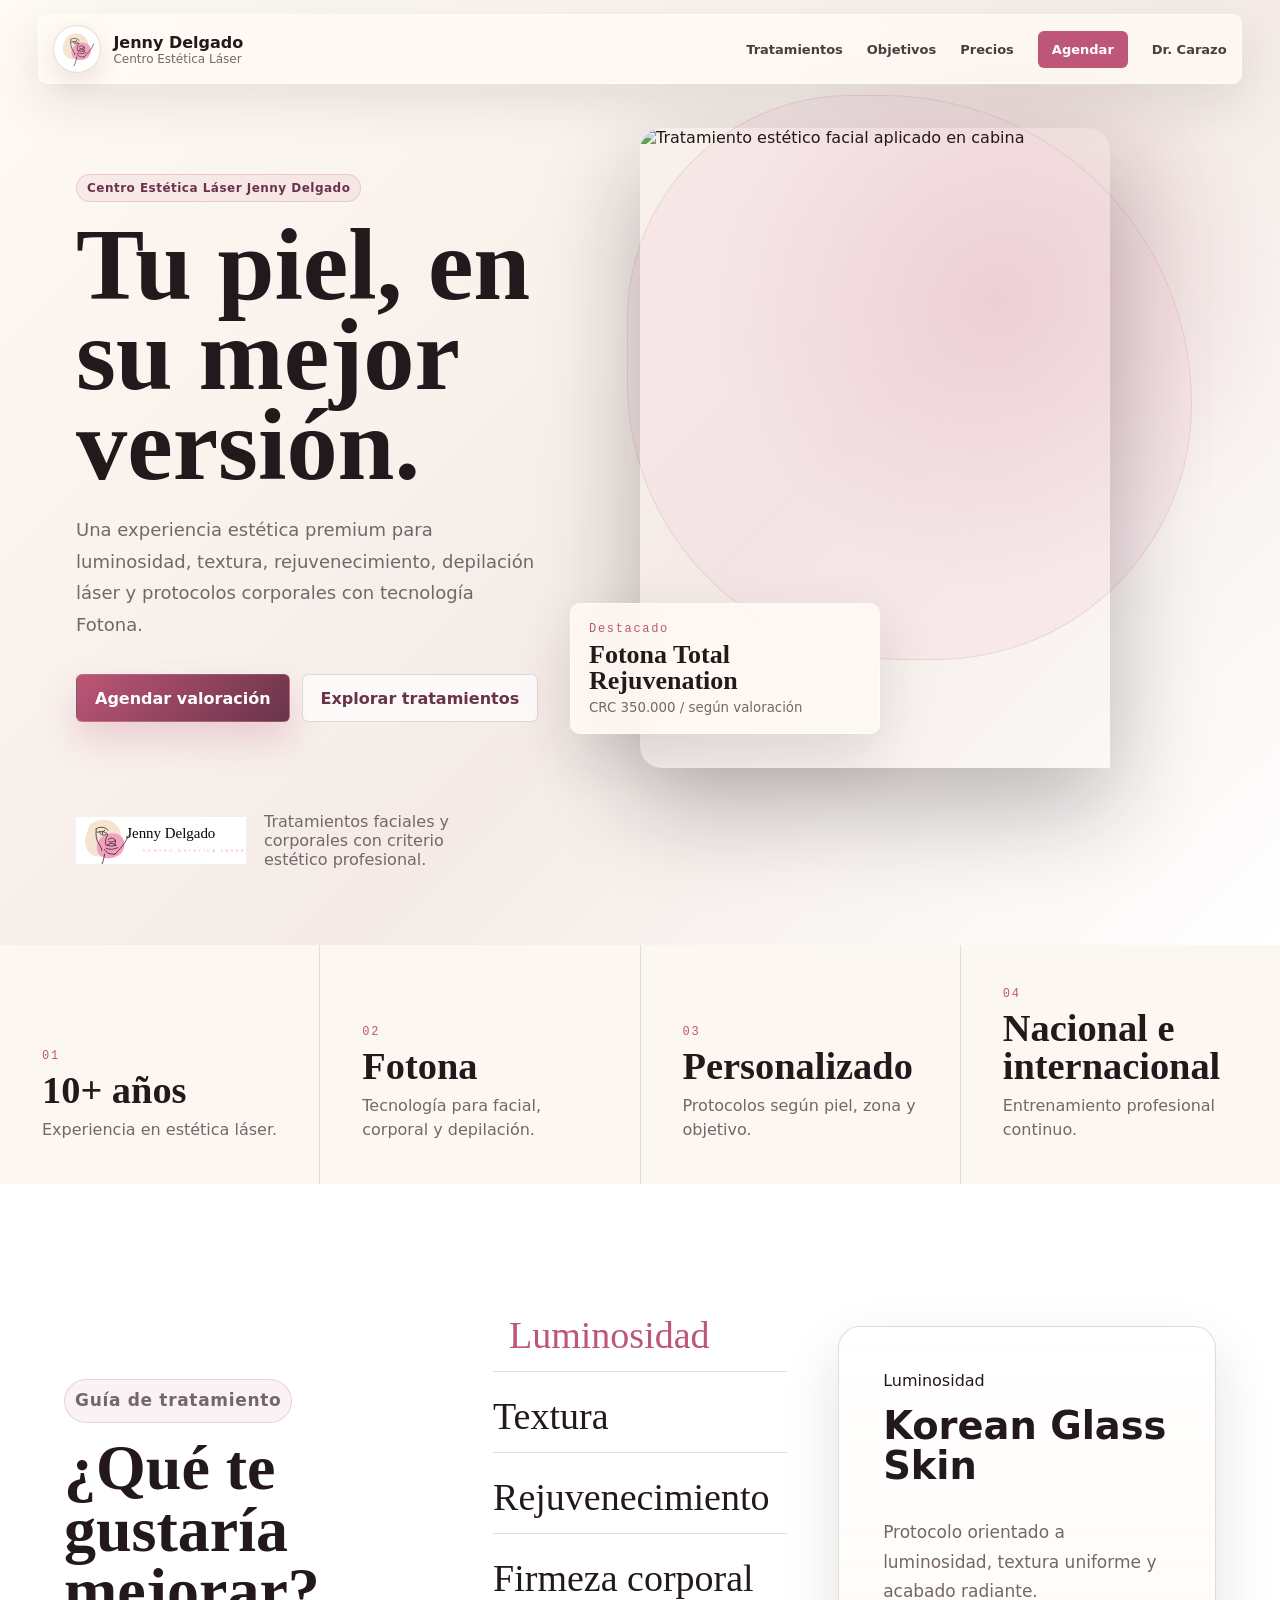
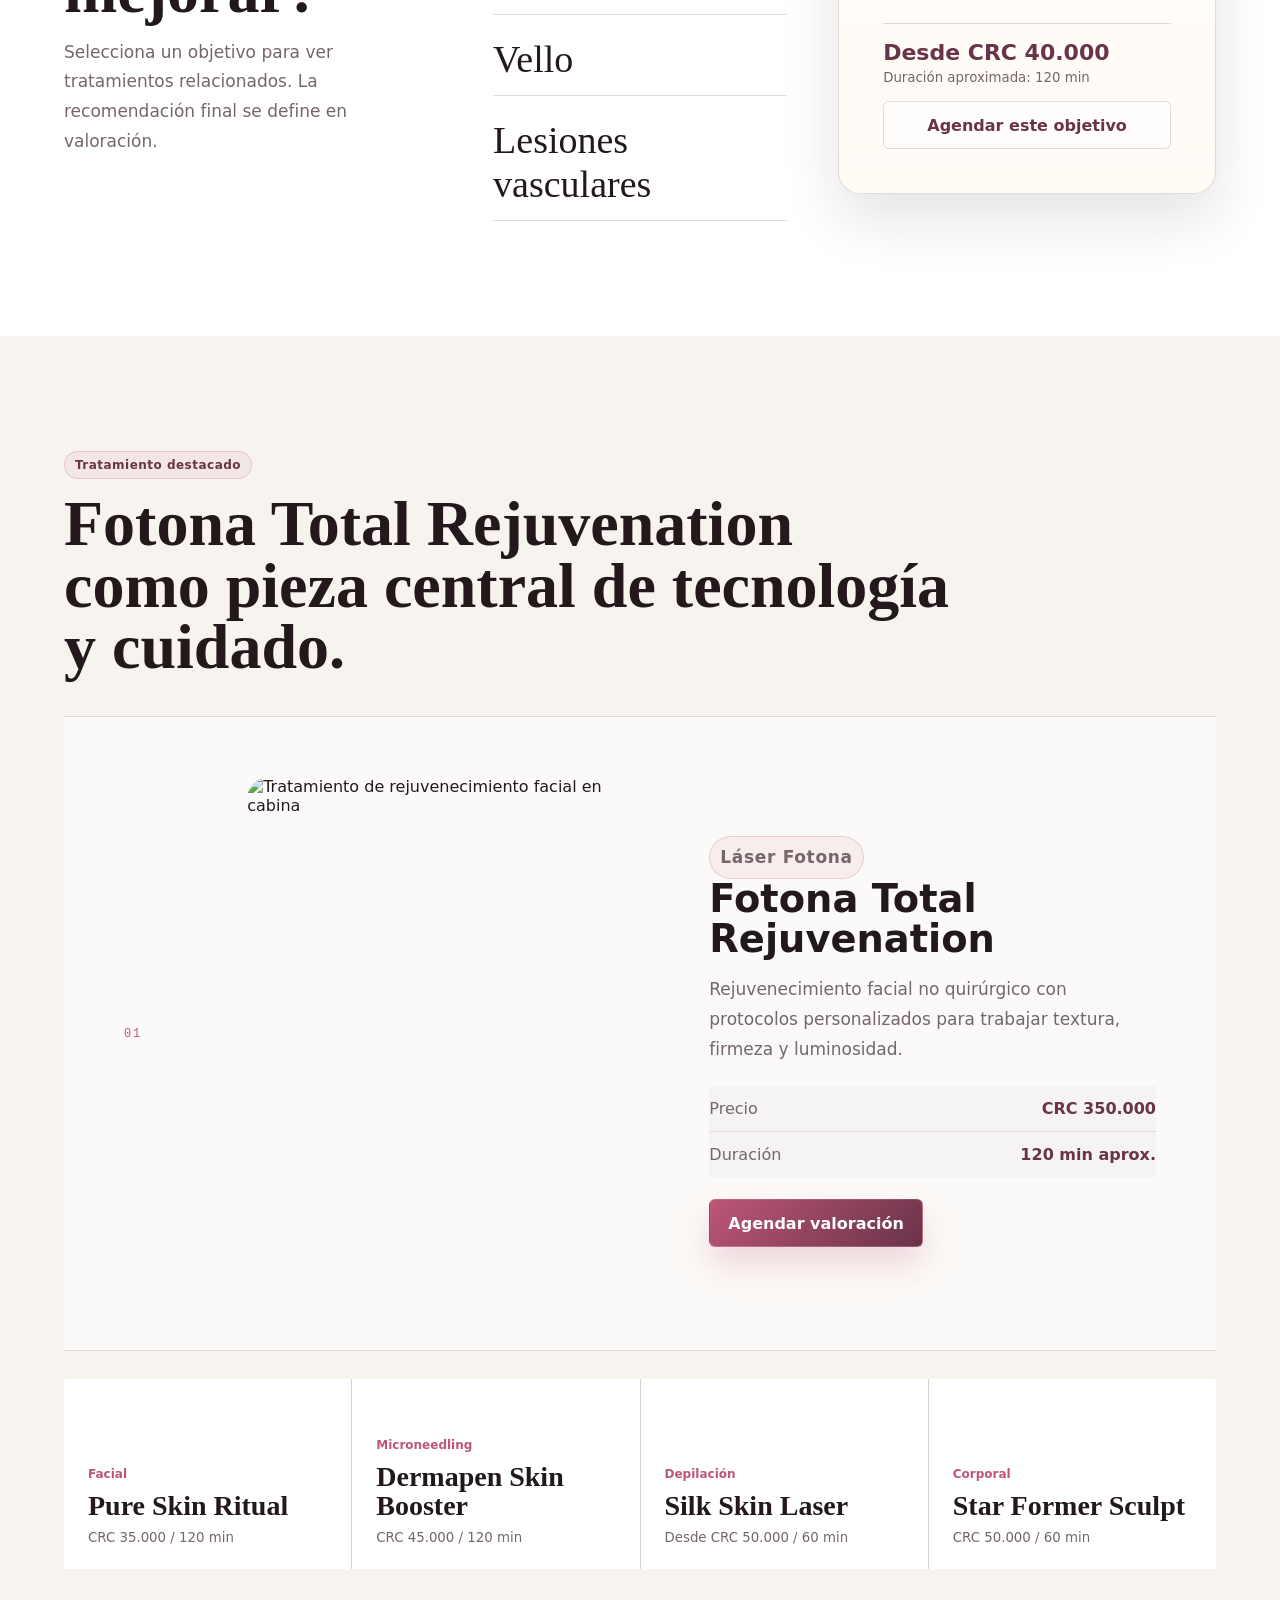
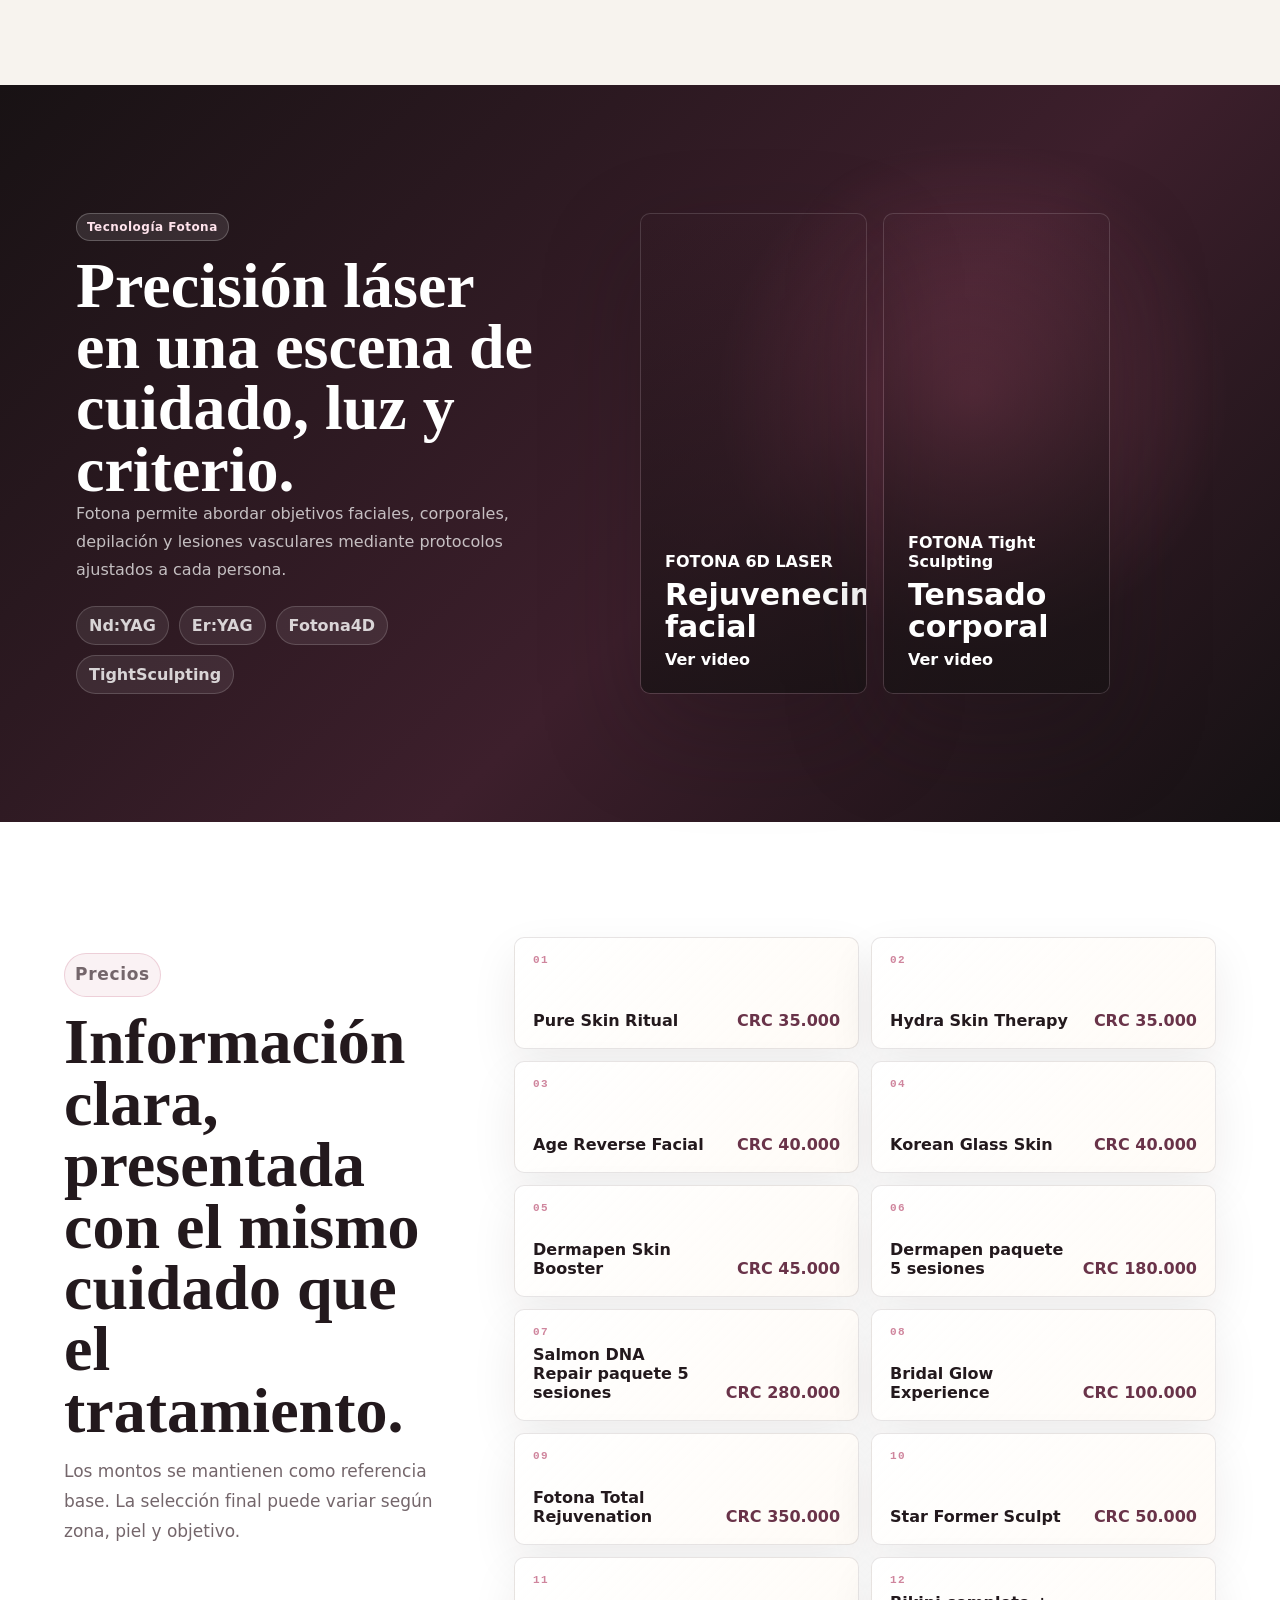
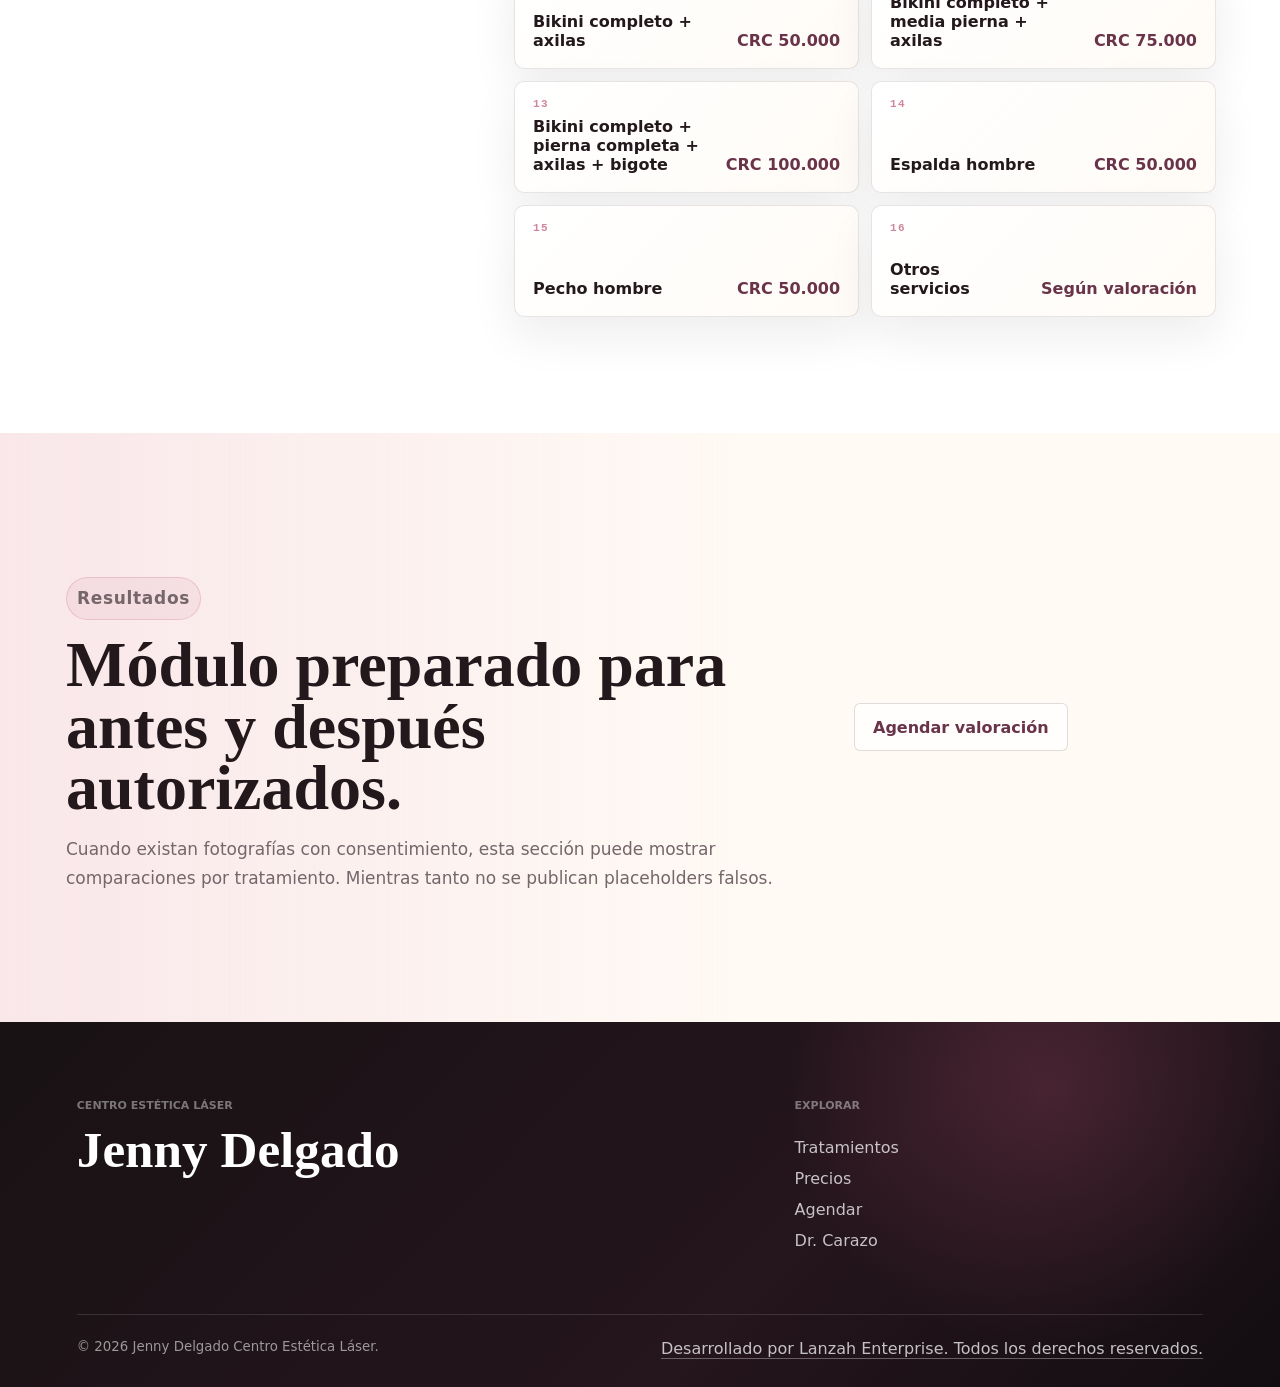
==== index.html @ d21d1c1a "Version Jenny frontend assets" ====
<!doctype html>
<html lang="es">
  <head>
    <meta charset="utf-8">
    <meta name="viewport" content="width=device-width, initial-scale=1">
    <meta name="description" content="Jenny Delgado Centro Estética Láser: faciales, Fotona, depilación láser y tratamientos corporales con agenda propia.">
    <title>Jenny Delgado | Centro Estética Láser</title>
    <link rel="preconnect" href="https://images.unsplash.com">
    <link rel="stylesheet" href="styles.css?v=32b2c70">
    <script defer src="app.js?v=32b2c70"></script>
  </head>
  <body class="brand-jenny">
    <header class="site-header">
      <a class="brand" href="index.html" aria-label="Ir al inicio">
        <img class="brand-logo-mark" src="assets/logo-mark.svg" alt="">
        <span>
          <strong>Jenny Delgado</strong>
          <small>Centro Estética Láser</small>
        </span>
      </a>
      <button class="mobile-menu-toggle" id="mobile-menu-toggle" type="button" aria-expanded="false" aria-controls="main-nav" aria-label="Abrir menú">
        <span aria-hidden="true"></span>
        <span aria-hidden="true"></span>
      </button>
      <nav class="main-nav" id="main-nav" aria-label="Navegación principal">
        <div class="desktop-nav">
          <a href="#tratamientos">Tratamientos</a>
          <a href="#objetivos">Objetivos</a>
          <a href="#precios">Precios</a>
          <a href="agenda.html" class="nav-cta">Agendar</a>
          <a href="https://dr-carazo-centro-laser.adminlanzah.workers.dev/">Dr. Carazo</a>
        </div>
        <div class="mobile-menu-shell" aria-label="Menú móvil">
          <div class="mobile-menu-head">
            <div>
              <img class="brand-logo-mark" src="assets/logo-mark.svg" alt="">
              <strong>Jenny Delgado</strong>
              <small>Centro Estética Láser</small>
            </div>
            <button class="mobile-menu-close" type="button" data-close-menu aria-label="Cerrar menú">
              <span aria-hidden="true"></span>
              <span aria-hidden="true"></span>
            </button>
          </div>
          <a class="mobile-menu-cta" href="agenda.html" data-close-menu>
            <span>Citas</span>
            <strong>Agendar valoración</strong>
            <small>Selecciona tratamiento, fecha y hora</small>
          </a>
          <div class="mobile-menu-links">
            <a href="index.html" aria-current="page" data-close-menu><span>01</span><strong>Inicio</strong><small>Portada</small></a>
            <a href="#tratamientos" data-close-menu><span>02</span><strong>Tratamientos</strong><small>Facial, láser y corporal</small></a>
            <a href="#objetivos" data-close-menu><span>03</span><strong>Objetivos</strong><small>Buscar por necesidad</small></a>
            <a href="#precios" data-close-menu><span>04</span><strong>Precios</strong><small>Información clara</small></a>
            <a href="#resultados" data-close-menu><span>05</span><strong>Resultados</strong><small>Antes y después autorizados</small></a>
          </div>
          <div class="mobile-menu-secondary">
            <a href="agenda.html" data-close-menu>Mi cuenta</a>
            <a href="https://dr-carazo-centro-laser.adminlanzah.workers.dev/" data-close-menu>Dr. Carazo</a>
          </div>
        </div>
      </nav>
    </header>

    <main>
      <section class="beauty-hero">
        <div class="hero-copy reveal">
          <p class="eyebrow">Centro Estética Láser Jenny Delgado</p>
          <h1>Tu piel, en su mejor versión.</h1>
          <p>Una experiencia estética premium para luminosidad, textura, rejuvenecimiento, depilación láser y protocolos corporales con tecnología Fotona.</p>
          <div class="hero-actions">
            <a class="button primary" href="agenda.html">Agendar valoración</a>
            <a class="button secondary" href="#tratamientos">Explorar tratamientos</a>
          </div>
        </div>
        <figure class="beauty-portrait reveal">
          <img src="https://images.unsplash.com/photo-1512290923902-8a9f81dc236c?auto=format&fit=crop&w=1200&q=82" alt="Tratamiento estético facial aplicado en cabina">
          <figcaption>
            <span>Destacado</span>
            <strong>Fotona Total Rejuvenation</strong>
            <small>CRC 350.000 / según valoración</small>
          </figcaption>
        </figure>
        <div class="hero-signature reveal">
          <img src="assets/logo-horizontal.svg" alt="Jenny Delgado Centro Estética Láser">
          <span>Tratamientos faciales y corporales con criterio estético profesional.</span>
        </div>
      </section>

      <section class="beauty-authority" aria-label="Datos de confianza">
        <article><span>01</span><strong>10+ años</strong><p>Experiencia en estética láser.</p></article>
        <article><span>02</span><strong>Fotona</strong><p>Tecnología para facial, corporal y depilación.</p></article>
        <article><span>03</span><strong>Personalizado</strong><p>Protocolos según piel, zona y objetivo.</p></article>
        <article><span>04</span><strong>Nacional e internacional</strong><p>Entrenamiento profesional continuo.</p></article>
      </section>

      <section class="section objective-finder" id="objetivos">
        <div class="finder-copy reveal">
          <p class="eyebrow">Guía de tratamiento</p>
          <h2>¿Qué te gustaría mejorar?</h2>
          <p>Selecciona un objetivo para ver tratamientos relacionados. La recomendación final se define en valoración.</p>
        </div>
        <div class="beauty-objective-tabs reveal" role="tablist" aria-label="Objetivos estéticos">
          <button class="is-active" type="button" data-beauty-goal="luminosidad">Luminosidad</button>
          <button type="button" data-beauty-goal="textura">Textura</button>
          <button type="button" data-beauty-goal="rejuvenecimiento">Rejuvenecimiento</button>
          <button type="button" data-beauty-goal="firmeza">Firmeza corporal</button>
          <button type="button" data-beauty-goal="vello">Vello</button>
          <button type="button" data-beauty-goal="vascular">Lesiones vasculares</button>
        </div>
        <article class="beauty-goal-card reveal" id="beauty-goal-card" aria-live="polite">
          <span id="beauty-goal-label">Luminosidad</span>
          <h3 id="beauty-goal-title">Korean Glass Skin</h3>
          <p id="beauty-goal-copy">Protocolo orientado a luminosidad, textura uniforme y acabado radiante.</p>
          <div class="goal-meta">
            <strong id="beauty-goal-price">Desde CRC 40.000</strong>
          <small id="beauty-goal-duration">Duración aproximada: 120 min</small>
          </div>
          <a class="button secondary" id="beauty-goal-link" href="agenda.html">Agendar este objetivo</a>
        </article>
      </section>

      <section class="section treatment-story" id="tratamientos">
        <div class="section-heading reveal">
          <p class="eyebrow">Tratamiento destacado</p>
          <h2>Fotona Total Rejuvenation como pieza central de tecnología y cuidado.</h2>
        </div>
        <article class="beauty-feature reveal">
          <span class="editorial-number">01</span>
          <img src="https://images.unsplash.com/photo-1570172619644-dfd03ed5d881?auto=format&fit=crop&w=1200&q=82" alt="Tratamiento de rejuvenecimiento facial en cabina">
          <div>
            <p class="eyebrow">Láser Fotona</p>
            <h3>Fotona Total Rejuvenation</h3>
            <p>Rejuvenecimiento facial no quirúrgico con protocolos personalizados para trabajar textura, firmeza y luminosidad.</p>
            <dl>
              <div><dt>Precio</dt><dd>CRC 350.000</dd></div>
              <div><dt>Duración</dt><dd>120 min aprox.</dd></div>
            </dl>
            <a class="button primary" href="agenda.html">Agendar valoración</a>
          </div>
        </article>
        <div class="treatment-rail reveal">
          <article><span>Facial</span><strong>Pure Skin Ritual</strong><small>CRC 35.000 / 120 min</small></article>
          <article><span>Microneedling</span><strong>Dermapen Skin Booster</strong><small>CRC 45.000 / 120 min</small></article>
          <article><span>Depilación</span><strong>Silk Skin Laser</strong><small>Desde CRC 50.000 / 60 min</small></article>
          <article><span>Corporal</span><strong>Star Former Sculpt</strong><small>CRC 50.000 / 60 min</small></article>
        </div>
      </section>

      <section class="beauty-tech">
        <div class="tech-copy reveal">
          <p class="eyebrow">Tecnología Fotona</p>
          <h2>Precisión láser en una escena de cuidado, luz y criterio.</h2>
          <p>Fotona permite abordar objetivos faciales, corporales, depilación y lesiones vasculares mediante protocolos ajustados a cada persona.</p>
          <div class="tech-tabs">
            <span>Nd:YAG</span>
            <span>Er:YAG</span>
            <span>Fotona4D</span>
            <span>TightSculpting</span>
          </div>
        </div>
        <div class="tech-video-grid reveal">
          <button class="poster-card facial" type="button" data-video="lCJZp9oesEg" data-title="Rejuvenecimiento facial Fotona">
            <span>FOTONA 6D LASER</span>
            <strong>Rejuvenecimiento facial</strong>
            <em>Ver video</em>
          </button>
          <button class="poster-card sculpting" type="button" data-video="eeI0Hw_6tqI" data-title="Tensado corporal y celulitis">
            <span>FOTONA Tight Sculpting</span>
            <strong>Tensado corporal</strong>
            <em>Ver video</em>
          </button>
        </div>
      </section>

      <section class="section price-editorial" id="precios">
        <div class="price-intro reveal">
          <p class="eyebrow">Precios</p>
          <h2>Información clara, presentada con el mismo cuidado que el tratamiento.</h2>
          <p>Los montos se mantienen como referencia base. La selección final puede variar según zona, piel y objetivo.</p>
        </div>
        <div class="price-grid reveal">
          <article><strong>Pure Skin Ritual</strong><span>CRC 35.000</span></article>
          <article><strong>Hydra Skin Therapy</strong><span>CRC 35.000</span></article>
          <article><strong>Age Reverse Facial</strong><span>CRC 40.000</span></article>
          <article><strong>Korean Glass Skin</strong><span>CRC 40.000</span></article>
          <article><strong>Dermapen Skin Booster</strong><span>CRC 45.000</span></article>
          <article><strong>Dermapen paquete 5 sesiones</strong><span>CRC 180.000</span></article>
          <article><strong>Salmon DNA Repair paquete 5 sesiones</strong><span>CRC 280.000</span></article>
          <article><strong>Bridal Glow Experience</strong><span>CRC 100.000</span></article>
          <article><strong>Fotona Total Rejuvenation</strong><span>CRC 350.000</span></article>
          <article><strong>Star Former Sculpt</strong><span>CRC 50.000</span></article>
          <article><strong>Bikini completo + axilas</strong><span>CRC 50.000</span></article>
          <article><strong>Bikini completo + media pierna + axilas</strong><span>CRC 75.000</span></article>
          <article><strong>Bikini completo + pierna completa + axilas + bigote</strong><span>CRC 100.000</span></article>
          <article><strong>Espalda hombre</strong><span>CRC 50.000</span></article>
          <article><strong>Pecho hombre</strong><span>CRC 50.000</span></article>
          <article><strong>Otros servicios</strong><span>Según valoración</span></article>
        </div>
      </section>

      <section class="before-after-shell" id="resultados">
        <div class="reveal">
          <p class="eyebrow">Resultados</p>
          <h2>Módulo preparado para antes y después autorizados.</h2>
          <p>Cuando existan fotografías con consentimiento, esta sección puede mostrar comparaciones por tratamiento. Mientras tanto no se publican placeholders falsos.</p>
        </div>
        <a class="button secondary" href="agenda.html">Agendar valoración</a>
      </section>
    </main>

    <div class="mobile-bottom-bar" aria-label="Acciones rápidas">
      <a href="agenda.html"><span>Agendar</span><strong>Valoración</strong></a>
      <a href="agenda.html"><span>Mi cuenta</span><strong>Acceso</strong></a>
    </div>

    <div class="video-modal" id="video-modal" hidden>
      <div class="video-modal-card">
        <div class="video-modal-top">
          <strong id="video-modal-title">Video informativo</strong>
          <button id="video-modal-close" type="button" aria-label="Cerrar video">Cerrar</button>
        </div>
        <iframe id="video-frame" title="Video informativo" allow="autoplay; encrypted-media" allowfullscreen></iframe>
      </div>
    </div>

    <footer class="brand-footer">
      <div class="footer-brand">
        <span>Centro Estética Láser</span>
        <strong>Jenny Delgado</strong>
      </div>
      <nav class="footer-links" aria-label="Navegación secundaria">
        <span>Explorar</span>
        <a href="#tratamientos">Tratamientos</a>
        <a href="#precios">Precios</a>
        <a href="agenda.html">Agendar</a>
        <a href="https://dr-carazo-centro-laser.adminlanzah.workers.dev/">Dr. Carazo</a>
      </nav>
      <div class="footer-bottom">
        <small>&copy; 2026 Jenny Delgado Centro Estética Láser.</small>
        <a class="developer-credit" href="https://lanzahcr.com" target="_blank" rel="noopener">Desarrollado por Lanzah Enterprise. Todos los derechos reservados.</a>
      </div>
    </footer>
  </body>
</html>
---- styles.css ----
:root {
  --ink: #23191d;
  --muted: #74666b;
  --line: rgba(88, 70, 77, .18);
  --paper: #f7f3ee;
  --cream: #fffaf4;
  --white: #ffffff;
  --rose: #bd5677;
  --rose-soft: #f4d7e1;
  --mulberry: #693349;
  --moss: #6c725d;
  --gold: #b88a42;
  --charcoal: #181214;
  --font-body: Inter, ui-sans-serif, system-ui, -apple-system, BlinkMacSystemFont, "Segoe UI", sans-serif;
  --font-display: "Iowan Old Style", Georgia, "Times New Roman", serif;
  --radius-sm: 6px;
  --radius-md: 10px;
  --radius-lg: 22px;
  --shadow-soft: 0 24px 58px rgba(35, 25, 29, .12);
  --shadow-deep: 0 38px 98px rgba(24, 18, 20, .28);
  --container: minmax(20px, 1fr) repeat(12, minmax(0, 94px)) minmax(20px, 1fr);
  --ease: cubic-bezier(.2, .8, .2, 1);
  --fast: 180ms;
  --slow: 700ms;
  color-scheme: light;
  font-family: var(--font-body);
}

* {
  box-sizing: border-box;
}

[hidden] {
  display: none !important;
}

html {
  scroll-behavior: smooth;
  overflow-x: hidden;
}

body {
  margin: 0;
  color: var(--ink);
  background:
    linear-gradient(90deg, rgba(184, 138, 66, .04) 1px, transparent 1px),
    linear-gradient(180deg, #fff, var(--paper));
  background-size: 54px 54px, auto;
  overflow-x: hidden;
}

body.nav-open {
  overflow: hidden;
}

a {
  color: inherit;
  text-decoration: none;
}

img {
  display: block;
  max-width: 100%;
}

button,
input,
select {
  font: inherit;
}

.site-header {
  position: fixed;
  top: 14px;
  left: clamp(14px, 3vw, 42px);
  right: clamp(14px, 3vw, 42px);
  z-index: 60;
  display: flex;
  align-items: center;
  justify-content: space-between;
  gap: 18px;
  min-height: 64px;
  border: 1px solid rgba(255, 255, 255, .72);
  border-radius: var(--radius-md);
  padding: 10px 14px;
  color: var(--ink);
  background: rgba(255, 250, 244, .78);
  box-shadow: 0 18px 50px rgba(35, 25, 29, .1);
  backdrop-filter: blur(18px);
  transition: min-height var(--fast) var(--ease), background var(--fast) var(--ease), border-color var(--fast) var(--ease);
}

.site-header[data-condensed] {
  min-height: 56px;
  border-color: rgba(189, 86, 119, .22);
  background: rgba(255, 250, 244, .94);
}

.brand {
  display: inline-flex;
  align-items: center;
  gap: 12px;
  min-width: 245px;
}

.brand-logo-mark {
  width: 48px;
  height: 48px;
  border: 1px solid rgba(184, 138, 66, .28);
  border-radius: 50%;
  padding: 4px;
  background: var(--white);
  box-shadow: 0 10px 24px rgba(105, 51, 73, .12);
}

.brand strong,
.brand small {
  display: block;
}

.brand small {
  color: var(--muted);
  font-size: 12px;
}

.main-nav {
  display: flex;
  align-items: center;
}

.desktop-nav {
  display: flex;
  align-items: center;
  gap: clamp(12px, 2vw, 24px);
  color: #4a3c41;
  font-size: 13px;
  font-weight: 760;
}

.main-nav a {
  position: relative;
}

.main-nav a:not(.nav-cta)::after,
.text-link::after {
  position: absolute;
  left: 0;
  right: 100%;
  bottom: -5px;
  height: 1px;
  background: currentColor;
  content: "";
  transition: right var(--fast) var(--ease);
}

.main-nav a:hover::after,
.text-link:hover::after {
  right: 0;
}

.nav-cta {
  border: 1px solid rgba(189, 86, 119, .26);
  border-radius: var(--radius-sm);
  padding: 10px 13px;
  color: var(--white);
  background: var(--rose);
  font-weight: 850;
}

.mobile-menu-toggle {
  display: none;
  border: 1px solid var(--line);
  border-radius: var(--radius-sm);
  padding: 9px 11px;
  color: var(--ink);
  background: rgba(255, 255, 255, .62);
  font-weight: 820;
}

.mobile-menu-shell,
.mobile-bottom-bar,
.booking-mobile-controls {
  display: none;
}

.button {
  position: relative;
  display: inline-flex;
  align-items: center;
  justify-content: center;
  gap: 9px;
  min-height: 48px;
  border: 1px solid transparent;
  border-radius: var(--radius-sm);
  padding: 13px 18px;
  font-weight: 860;
  cursor: pointer;
  transition: transform var(--fast) var(--ease), border-color var(--fast) var(--ease), background var(--fast) var(--ease);
}

.button::after {
  content: "->";
  display: none;
  transition: transform var(--fast) var(--ease);
}

.button:hover {
  transform: translateY(-2px);
}

.button:hover::after {
  transform: translateX(4px);
}

.button.primary {
  color: var(--white);
  border-color: rgba(255, 255, 255, .16);
  background: linear-gradient(135deg, var(--rose), var(--mulberry));
  box-shadow: 0 18px 34px rgba(189, 86, 119, .22);
}

.button.secondary {
  color: var(--mulberry);
  border-color: var(--line);
  background: rgba(255, 255, 255, .68);
}

.button.ghost {
  color: var(--white);
  border-color: rgba(255, 255, 255, .34);
  background: rgba(255, 255, 255, .1);
}

.button.wide {
  width: 100%;
}

.beauty-hero {
  position: relative;
  min-height: 100vh;
  display: grid;
  grid-template-columns: var(--container);
  align-items: center;
  gap: 0;
  overflow: hidden;
  padding: 128px 0 76px;
  background:
    radial-gradient(circle at 78% 32%, rgba(189, 86, 119, .22), transparent 24%),
    linear-gradient(135deg, #fffaf4, #f4ebe7 58%, #fff);
}

.beauty-hero::before {
  position: absolute;
  inset: 10% auto auto 49%;
  width: min(44vw, 640px);
  height: min(44vw, 640px);
  border: 1px solid rgba(184, 138, 66, .18);
  border-radius: 42% 58% 48% 52%;
  background: rgba(244, 215, 225, .38);
  content: "";
}

.hero-copy {
  position: relative;
  z-index: 2;
  grid-column: 2 / span 5;
  max-width: 670px;
}

.eyebrow,
.tag {
  display: inline-flex;
  align-items: center;
  width: fit-content;
  border: 1px solid rgba(189, 86, 119, .22);
  border-radius: 999px;
  padding: 6px 10px;
  color: var(--mulberry);
  background: rgba(189, 86, 119, .08);
  font-size: 12px;
  font-weight: 850;
  letter-spacing: .04em;
}

h1,
h2,
h3,
p {
  margin: 0;
}

h1,
h2 {
  font-family: var(--font-display);
  font-weight: 620;
  letter-spacing: 0;
}

h1 {
  margin-top: 18px;
  font-size: clamp(58px, 8vw, 108px);
  line-height: .88;
}

h2 {
  margin-top: 14px;
  font-size: clamp(34px, 5vw, 72px);
  line-height: .96;
}

h3 {
  font-size: clamp(26px, 3vw, 42px);
  line-height: 1.04;
}

.hero-copy p:not(.eyebrow) {
  max-width: 600px;
  margin-top: 24px;
  color: var(--muted);
  font-size: 18px;
  line-height: 1.75;
}

.hero-actions {
  display: flex;
  flex-wrap: wrap;
  gap: 12px;
  margin-top: 34px;
}

.beauty-portrait {
  position: relative;
  z-index: 2;
  grid-column: 8 / span 5;
  margin: 0;
}

.beauty-portrait img {
  width: 100%;
  min-height: 640px;
  object-fit: cover;
  border-radius: var(--radius-lg) var(--radius-lg) 0 var(--radius-lg);
  box-shadow: var(--shadow-deep);
}

.beauty-portrait figcaption {
  position: absolute;
  left: -70px;
  bottom: 34px;
  width: min(310px, 80%);
  display: grid;
  gap: 6px;
  border: 1px solid rgba(255, 255, 255, .58);
  border-radius: var(--radius-md);
  padding: 18px;
  background: rgba(255, 250, 244, .86);
  box-shadow: var(--shadow-soft);
  backdrop-filter: blur(14px);
}

.beauty-portrait span,
.editorial-number,
.beauty-authority span {
  color: var(--rose);
  font-family: ui-monospace, SFMono-Regular, Consolas, monospace;
  font-size: 12px;
  letter-spacing: .14em;
}

.beauty-portrait strong {
  font-family: var(--font-display);
  font-size: 26px;
  line-height: 1;
}

.beauty-portrait small {
  color: var(--muted);
}

.hero-signature {
  grid-column: 2 / span 4;
  align-self: end;
  display: flex;
  align-items: center;
  gap: 18px;
  margin-top: 44px;
  color: var(--muted);
}

.hero-signature img {
  width: 170px;
}

.beauty-authority {
  display: grid;
  grid-template-columns: repeat(4, 1fr);
  gap: 1px;
  background: var(--line);
}

.beauty-authority article {
  min-height: 158px;
  display: grid;
  align-content: end;
  gap: 8px;
  padding: clamp(24px, 4vw, 42px);
  background: rgba(255, 250, 244, .92);
}

.beauty-authority strong {
  font-family: var(--font-display);
  font-size: clamp(26px, 3vw, 42px);
  font-weight: 620;
  line-height: 1;
}

.beauty-authority p {
  color: var(--muted);
  line-height: 1.5;
}

.section {
  padding: clamp(64px, 9vw, 132px) clamp(20px, 5vw, 76px);
}

.section-heading,
.price-intro {
  max-width: 890px;
  margin-bottom: 38px;
}

.section-heading p:not(.eyebrow),
.finder-copy p,
.price-intro p,
.beauty-goal-card p,
.beauty-feature p,
.before-after-shell p,
.booking-hero p,
.booking-summary p,
.booking-step .field-help,
.booking-side p {
  max-width: 720px;
  margin-top: 16px;
  color: var(--muted);
  font-size: 17px;
  line-height: 1.75;
}

.objective-finder {
  display: grid;
  grid-template-columns: minmax(0, .9fr) minmax(240px, .7fr) minmax(320px, .9fr);
  gap: clamp(20px, 4vw, 54px);
  align-items: center;
  background: #fff;
}

.beauty-objective-tabs {
  display: grid;
  gap: 8px;
}

.beauty-objective-tabs button {
  border: 0;
  border-bottom: 1px solid var(--line);
  padding: 14px 0;
  color: var(--ink);
  background: transparent;
  text-align: left;
  cursor: pointer;
  font-family: var(--font-display);
  font-size: clamp(24px, 3vw, 38px);
  transition: color var(--fast) var(--ease), padding-left var(--fast) var(--ease);
}

.beauty-objective-tabs button.is-active,
.beauty-objective-tabs button:hover {
  padding-left: 16px;
  color: var(--rose);
}

.beauty-goal-card {
  display: grid;
  gap: 16px;
  border: 1px solid var(--line);
  border-radius: var(--radius-lg);
  padding: clamp(26px, 4vw, 44px);
  background:
    linear-gradient(180deg, rgba(255, 255, 255, .9), rgba(255, 250, 244, .96));
  box-shadow: var(--shadow-soft);
}

.goal-meta {
  display: grid;
  gap: 5px;
  border-top: 1px solid var(--line);
  padding-top: 16px;
}

.goal-meta strong {
  color: var(--mulberry);
  font-size: 22px;
}

.goal-meta small {
  color: var(--muted);
}

.treatment-story {
  background: var(--paper);
}

.beauty-feature {
  display: grid;
  grid-template-columns: 72px minmax(300px, .92fr) minmax(0, 1fr);
  gap: clamp(20px, 4vw, 52px);
  align-items: center;
  padding: clamp(24px, 5vw, 60px);
  border-top: 1px solid var(--line);
  border-bottom: 1px solid var(--line);
  background: rgba(255, 255, 255, .62);
}

.beauty-feature img {
  width: 100%;
  aspect-ratio: 4 / 5;
  object-fit: cover;
  border-radius: var(--radius-lg) var(--radius-lg) 0 var(--radius-lg);
}

.beauty-feature dl,
.booking-summary dl {
  display: grid;
  gap: 1px;
  margin: 22px 0;
  background: var(--line);
}

.beauty-feature dl div,
.booking-summary dl div {
  display: flex;
  justify-content: space-between;
  gap: 12px;
  padding: 13px 0;
  background: rgba(255, 255, 255, .7);
}

.beauty-feature dt,
.booking-summary dt {
  color: var(--muted);
}

.beauty-feature dd,
.booking-summary dd {
  margin: 0;
  color: var(--mulberry);
  font-weight: 900;
}

.treatment-rail {
  display: grid;
  grid-template-columns: repeat(4, minmax(220px, 1fr));
  gap: 1px;
  margin-top: 28px;
  overflow-x: auto;
  background: var(--line);
}

.treatment-rail article {
  min-height: 190px;
  display: grid;
  align-content: end;
  gap: 10px;
  padding: 24px;
  background: #fff;
}

.treatment-rail span {
  color: var(--rose);
  font-size: 12px;
  font-weight: 850;
}

.treatment-rail strong {
  font-family: var(--font-display);
  font-size: 28px;
  font-weight: 620;
  line-height: 1.05;
}

.treatment-rail small {
  color: var(--muted);
}

.beauty-tech {
  display: grid;
  grid-template-columns: var(--container);
  gap: 0;
  padding: clamp(70px, 10vw, 140px) 0;
  color: var(--white);
  background:
    radial-gradient(circle at 76% 42%, rgba(189, 86, 119, .34), transparent 24%),
    linear-gradient(135deg, #181214, #3d1f2c 58%, #151113);
}

.beauty-tech .eyebrow {
  color: #ffe3ec;
  border-color: rgba(255, 255, 255, .22);
  background: rgba(255, 255, 255, .1);
}

.tech-copy {
  grid-column: 2 / span 5;
  align-self: center;
}

.tech-copy p:not(.eyebrow) {
  color: rgba(255, 255, 255, .72);
  line-height: 1.75;
}

.tech-tabs {
  display: flex;
  flex-wrap: wrap;
  gap: 10px;
  margin-top: 22px;
}

.tech-tabs span {
  border: 1px solid rgba(255, 255, 255, .16);
  border-radius: 999px;
  padding: 9px 12px;
  color: rgba(255, 255, 255, .8);
  background: rgba(255, 255, 255, .08);
  font-weight: 780;
}

.tech-video-grid {
  grid-column: 8 / span 5;
  display: grid;
  grid-template-columns: 1fr 1fr;
  gap: 16px;
}

.poster-card {
  position: relative;
  min-height: 420px;
  display: grid;
  align-content: end;
  gap: 8px;
  overflow: hidden;
  border: 1px solid rgba(255, 255, 255, .14);
  border-radius: var(--radius-md);
  padding: 24px;
  color: var(--white);
  text-align: left;
  cursor: pointer;
  background: center/cover;
  box-shadow: var(--shadow-deep);
}

.poster-card::before {
  position: absolute;
  inset: 0;
  background: linear-gradient(180deg, transparent, rgba(24, 18, 20, .78));
  content: "";
}

.poster-card > * {
  position: relative;
}

.poster-card strong {
  font-size: 30px;
  line-height: 1.05;
}

.poster-card span,
.poster-card em {
  font-style: normal;
  font-weight: 850;
}

.poster-card.sculpting {
  background-image: url("https://images.unsplash.com/photo-1518310383802-640c2de311b2?auto=format&fit=crop&w=900&q=80");
}

.poster-card.facial {
  background-image: url("https://images.unsplash.com/photo-1570172619644-dfd03ed5d881?auto=format&fit=crop&w=900&q=80");
}

.poster-card.hair {
  background-image: url("https://images.unsplash.com/photo-1519415943484-9fa1873496d4?auto=format&fit=crop&w=900&q=80");
}

.price-editorial {
  display: grid;
  grid-template-columns: minmax(260px, .55fr) minmax(0, 1fr);
  gap: clamp(24px, 5vw, 72px);
  background: #fff;
}

.price-intro {
  position: sticky;
  top: 110px;
  align-self: start;
}

.price-grid {
  counter-reset: price-card;
  display: grid;
  grid-template-columns: repeat(2, minmax(0, 1fr));
  gap: 12px;
  background: transparent;
}

.price-grid article {
  position: relative;
  counter-increment: price-card;
  display: grid;
  grid-template-columns: minmax(0, 1fr) auto;
  align-items: end;
  gap: 10px 18px;
  min-height: 112px;
  overflow: hidden;
  border: 1px solid rgba(88, 70, 77, .14);
  border-radius: var(--radius-md);
  padding: 34px 18px 18px;
  background:
    linear-gradient(135deg, rgba(255, 255, 255, .94), rgba(255, 250, 244, .78)),
    #fff;
  box-shadow: 0 18px 46px rgba(35, 25, 29, .08);
  transition:
    opacity 720ms var(--ease),
    transform 720ms var(--ease),
    filter 720ms var(--ease),
    border-color var(--fast) var(--ease),
    box-shadow var(--fast) var(--ease);
  transition-delay: calc(var(--price-delay, 0) * 35ms);
}

.js-ready .price-grid article {
  opacity: 0;
  filter: blur(5px);
  transform: translateY(26px) scale(.985);
}

.js-ready .price-grid.is-visible article {
  opacity: 1;
  filter: blur(0);
  transform: translateY(0) scale(1);
}

.price-grid article::before {
  position: absolute;
  top: 16px;
  left: 18px;
  color: rgba(189, 86, 119, .72);
  content: counter(price-card, decimal-leading-zero);
  font-family: ui-monospace, SFMono-Regular, Consolas, monospace;
  font-size: 11px;
  font-weight: 800;
  letter-spacing: .12em;
}

.price-grid article::after {
  position: absolute;
  inset: 0;
  background:
    linear-gradient(90deg, rgba(189, 86, 119, .18), transparent 34%),
    radial-gradient(circle at 92% 12%, rgba(184, 138, 66, .18), transparent 25%);
  content: "";
  opacity: 0;
  pointer-events: none;
  transition: opacity var(--fast) var(--ease);
}

.price-grid article:hover {
  border-color: rgba(189, 86, 119, .28);
  box-shadow: 0 24px 60px rgba(35, 25, 29, .12);
  transform: translateY(-3px);
}

.price-grid article:hover::after {
  opacity: 1;
}

.price-grid article > * {
  position: relative;
  z-index: 1;
}

.price-grid strong {
  max-width: 22ch;
  line-height: 1.18;
}

.price-grid span {
  color: var(--mulberry);
  font-weight: 900;
  white-space: nowrap;
}

.price-grid article:nth-child(1) { --price-delay: 0; }
.price-grid article:nth-child(2) { --price-delay: 1; }
.price-grid article:nth-child(3) { --price-delay: 2; }
.price-grid article:nth-child(4) { --price-delay: 3; }
.price-grid article:nth-child(5) { --price-delay: 4; }
.price-grid article:nth-child(6) { --price-delay: 5; }
.price-grid article:nth-child(7) { --price-delay: 6; }
.price-grid article:nth-child(8) { --price-delay: 7; }
.price-grid article:nth-child(9) { --price-delay: 8; }
.price-grid article:nth-child(10) { --price-delay: 9; }
.price-grid article:nth-child(11) { --price-delay: 10; }
.price-grid article:nth-child(12) { --price-delay: 11; }
.price-grid article:nth-child(13) { --price-delay: 12; }
.price-grid article:nth-child(14) { --price-delay: 13; }
.price-grid article:nth-child(15) { --price-delay: 14; }
.price-grid article:nth-child(16) { --price-delay: 15; }

.before-after-shell {
  display: grid;
  grid-template-columns: minmax(20px, 1fr) minmax(0, 760px) minmax(260px, 360px) minmax(20px, 1fr);
  align-items: center;
  gap: 28px;
  padding: clamp(72px, 10vw, 132px) 0;
  background:
    linear-gradient(90deg, rgba(244, 215, 225, .55), transparent 58%),
    var(--cream);
}

.before-after-shell > div {
  grid-column: 2;
}

.before-after-shell > .button {
  grid-column: 3;
  justify-self: start;
}

.booking-hero {
  min-height: 56vh;
  display: grid;
  align-items: end;
  padding: 130px clamp(20px, 7vw, 92px) 62px;
  background:
    linear-gradient(90deg, rgba(255, 250, 244, .98), rgba(255, 250, 244, .9)),
    linear-gradient(135deg, rgba(244, 215, 225, .58), transparent 46%);
}

.booking-hero h1 {
  max-width: 850px;
}

.booking-app {
  display: grid;
  grid-template-columns: minmax(0, 1fr) minmax(310px, .52fr);
  gap: 24px;
  align-items: start;
}

.booking-card,
.booking-summary,
.booking-side {
  border: 1px solid var(--line);
  border-radius: var(--radius-lg);
  background: rgba(255, 255, 255, .78);
  box-shadow: var(--shadow-soft);
}

.booking-card {
  display: grid;
  gap: 24px;
  padding: clamp(24px, 4vw, 42px);
}

.booking-summary {
  position: sticky;
  top: 110px;
  display: grid;
  gap: 16px;
  padding: clamp(24px, 4vw, 36px);
}

.booking-summary h2 {
  font-size: clamp(30px, 4vw, 48px);
}

.booking-progress {
  display: grid;
  grid-template-columns: repeat(4, 1fr);
  gap: 1px;
  overflow: hidden;
  border: 1px solid var(--line);
  border-radius: var(--radius-sm);
  background: var(--line);
}

.booking-progress span {
  min-height: 44px;
  display: grid;
  place-items: center;
  padding: 8px;
  color: var(--muted);
  background: #fff;
  font-size: 12px;
  font-weight: 850;
}

.booking-step {
  display: grid;
  gap: 14px;
  border-top: 1px solid var(--line);
  padding-top: 24px;
}

.booking-step h2 {
  font-size: clamp(28px, 4vw, 48px);
}

.booking-card label,
.booking-card fieldset {
  display: grid;
  gap: 7px;
  margin: 0;
  padding: 0;
  border: 0;
}

.booking-card label span,
.booking-card legend {
  color: var(--muted);
  font-size: 13px;
  font-weight: 850;
}

.booking-card input,
.booking-card select {
  min-height: 48px;
  border: 1px solid var(--line);
  border-radius: var(--radius-sm);
  padding: 12px;
  color: var(--ink);
  background: rgba(255, 255, 255, .88);
  outline: none;
  transition: border-color var(--fast) var(--ease), box-shadow var(--fast) var(--ease);
}

.booking-card input:focus,
.booking-card select:focus {
  border-color: rgba(189, 86, 119, .56);
  box-shadow: 0 0 0 4px rgba(189, 86, 119, .1);
}

.form-grid {
  display: grid;
  grid-template-columns: repeat(2, minmax(0, 1fr));
  gap: 14px;
}

.slot-list {
  display: grid;
  grid-template-columns: repeat(auto-fit, minmax(96px, 1fr));
  gap: 10px;
}

.slot-option {
  cursor: pointer;
}

.slot-option input {
  position: absolute;
  opacity: 0;
  pointer-events: none;
}

.slot-option span {
  display: grid;
  place-items: center;
  min-height: 44px;
  border: 1px solid var(--line);
  border-radius: var(--radius-sm);
  color: var(--ink);
  background: #fff;
}

.slot-option input:checked + span {
  color: var(--white);
  border-color: var(--rose);
  background: var(--rose);
}

.empty-state,
.form-notice {
  border: 1px solid var(--line);
  border-radius: var(--radius-sm);
  padding: 12px;
  color: var(--muted);
  background: #fff;
  line-height: 1.5;
}

.is-error,
.form-notice.is-error {
  border-color: rgba(154, 52, 18, .22);
  color: #7c2d12;
  background: #fff7ed;
}

.booking-side {
  padding: clamp(24px, 4vw, 38px);
}

.check-list {
  display: grid;
  gap: 10px;
  margin: 18px 0 0;
  padding: 0;
  list-style: none;
}

.check-list li {
  position: relative;
  padding-left: 24px;
  color: var(--muted);
  line-height: 1.6;
}

.check-list li::before {
  position: absolute;
  left: 0;
  color: var(--rose);
  content: ">";
}

.brand-footer {
  display: grid;
  grid-template-columns: minmax(0, 1.12fr) minmax(220px, .7fr);
  gap: clamp(28px, 5vw, 68px);
  padding: clamp(42px, 6vw, 82px) clamp(22px, 6vw, 86px) 26px;
  color: rgba(255, 255, 255, .72);
  background:
    radial-gradient(circle at 82% 18%, rgba(189, 86, 119, .24), transparent 24%),
    linear-gradient(135deg, #181214, #25151d 62%, #120d10);
}

.footer-brand span,
.footer-links span,
.footer-actions span {
  display: block;
  margin-bottom: 14px;
  color: rgba(255, 255, 255, .42);
  font-size: 11px;
  font-weight: 860;
  letter-spacing: 0;
  text-transform: uppercase;
}

.brand-footer strong {
  display: block;
  color: var(--white);
  font-family: var(--font-display);
  font-size: clamp(36px, 4vw, 58px);
  line-height: .95;
  font-weight: 620;
}

.footer-links,
.footer-actions {
  display: grid;
  align-content: start;
  gap: 12px;
}

.brand-footer a {
  width: fit-content;
  color: rgba(255, 255, 255, .74);
}

.footer-action {
  width: fit-content;
  border: 1px solid rgba(255, 255, 255, .16);
  border-radius: var(--radius-sm);
  padding: 11px 13px;
  color: var(--white);
  background: rgba(255, 255, 255, .07);
  font-weight: 850;
}

.developer-credit {
  width: fit-content;
  color: inherit;
  text-decoration: underline;
  text-decoration-color: rgba(255, 255, 255, .32);
  text-underline-offset: 4px;
}

.footer-bottom {
  grid-column: 1 / -1;
  display: flex;
  flex-wrap: wrap;
  justify-content: space-between;
  gap: 14px 24px;
  border-top: 1px solid rgba(255, 255, 255, .12);
  padding-top: 22px;
  line-height: 1.5;
  color: rgba(255, 255, 255, .56);
}

.video-modal {
  position: fixed;
  inset: 0;
  z-index: 100;
  display: grid;
  place-items: center;
  padding: 20px;
  background: rgba(24, 18, 20, .72);
}

.video-modal-card {
  width: min(920px, 96vw);
  border-radius: var(--radius-md);
  overflow: hidden;
  background: #101820;
  box-shadow: var(--shadow-deep);
}

.video-modal-top {
  display: flex;
  align-items: center;
  justify-content: space-between;
  gap: 16px;
  padding: 14px 16px;
  color: var(--white);
}

.video-modal-top button {
  border: 0;
  color: var(--white);
  background: transparent;
  cursor: pointer;
  font-weight: 850;
}

.video-modal iframe {
  width: 100%;
  aspect-ratio: 16 / 9;
  border: 0;
}

.reveal {
  opacity: 1;
  transform: translateY(0);
  transition: opacity var(--slow) var(--ease), transform var(--slow) var(--ease);
}

.reveal.is-visible {
  opacity: 1;
  transform: translateY(0);
}

@media (prefers-reduced-motion: reduce) {
  *,
  *::before,
  *::after {
    scroll-behavior: auto !important;
    animation-duration: .01ms !important;
    animation-iteration-count: 1 !important;
    transition-duration: .01ms !important;
  }

  .reveal {
    opacity: 1;
    transform: none;
  }

  .js-ready .price-grid article {
    opacity: 1;
    filter: none;
    transform: none;
  }
}

@media (min-width: 1441px) {
  :root {
    --container: minmax(40px, 1fr) repeat(12, minmax(0, 108px)) minmax(40px, 1fr);
  }
}

@media (max-width: 1120px) {
  .beauty-hero,
  .beauty-tech {
    grid-template-columns: minmax(20px, 1fr) minmax(0, 1fr) minmax(20px, 1fr);
  }

  .hero-copy,
  .beauty-portrait,
  .hero-signature,
  .tech-copy,
  .tech-video-grid {
    grid-column: 2;
  }

  .beauty-portrait figcaption {
    left: 24px;
  }

  .objective-finder,
  .beauty-feature,
  .price-editorial,
  .booking-app,
  .before-after-shell,
  .brand-footer {
    grid-template-columns: 1fr;
  }

  .before-after-shell > div,
  .before-after-shell > .button {
    grid-column: auto;
    margin-inline: clamp(20px, 5vw, 76px);
  }

  .price-intro,
  .booking-summary {
    position: static;
  }

  .beauty-authority {
    grid-template-columns: repeat(2, 1fr);
  }
}

@media (max-width: 900px) {
  :root {
    --mobile-x: clamp(18px, 5.6vw, 24px);
  }

  body {
    padding-bottom: 0;
  }

  body.nav-open {
    padding-bottom: 0;
  }

  body.nav-open .site-header {
    background: rgba(255, 250, 244, .28);
    box-shadow: none;
  }

  .mobile-menu-toggle {
    position: relative;
    z-index: 91;
    display: grid;
    place-items: center;
    width: 48px;
    height: 48px;
    flex: 0 0 auto;
    border-color: rgba(105, 51, 73, .2);
    border-radius: 50%;
    padding: 0;
    background:
      radial-gradient(circle at 35% 20%, rgba(255, 255, 255, .82), transparent 26%),
      rgba(255, 250, 244, .86);
    box-shadow: 0 14px 30px rgba(105, 51, 73, .14);
  }

  .mobile-menu-toggle span,
  .mobile-menu-close span {
    position: absolute;
    left: 50%;
    top: 50%;
    width: 20px;
    height: 2px;
    border-radius: 999px;
    background: currentColor;
    transition: transform 260ms var(--ease), opacity 260ms var(--ease);
  }

  .mobile-menu-toggle span:first-child {
    transform: translate(-50%, calc(-50% - 4px));
  }

  .mobile-menu-toggle span:last-child {
    width: 15px;
    transform: translate(calc(-50% + 3px), calc(-50% + 5px));
  }

  body.nav-open .mobile-menu-toggle span:first-child {
    transform: translate(-50%, -50%) rotate(42deg);
  }

  body.nav-open .mobile-menu-toggle span:last-child {
    width: 20px;
    transform: translate(-50%, -50%) rotate(-42deg);
  }

  body.nav-open .mobile-menu-toggle {
    opacity: 0;
    pointer-events: none;
  }

  .main-nav {
    position: fixed;
    inset: 0;
    z-index: 90;
    display: block;
    padding: max(10px, env(safe-area-inset-top)) 10px max(10px, env(safe-area-inset-bottom));
    background: rgba(35, 25, 29, .24);
    opacity: 0;
    pointer-events: none;
    transition: opacity 280ms var(--ease);
    backdrop-filter: blur(10px);
  }

  .main-nav[data-open] {
    opacity: 1;
    pointer-events: auto;
  }

  .desktop-nav {
    display: none;
  }

  .mobile-menu-shell {
    min-height: calc(100dvh - max(20px, env(safe-area-inset-top)) - max(20px, env(safe-area-inset-bottom)));
    display: grid;
    grid-template-rows: auto auto 1fr auto;
    gap: 18px;
    overflow-y: auto;
    border: 1px solid rgba(255, 255, 255, .72);
    border-radius: 24px;
    padding: 16px;
    color: var(--ink);
    background:
      radial-gradient(circle at 86% 8%, rgba(189, 86, 119, .2), transparent 26%),
      radial-gradient(circle at 18% 86%, rgba(184, 138, 66, .12), transparent 30%),
      linear-gradient(145deg, #fffaf4, #f7ede8 62%, #fff);
    box-shadow: 0 34px 90px rgba(35, 25, 29, .24);
    transform: translateY(12px) scale(.98);
    transition: transform 320ms var(--ease);
  }

  .main-nav[data-open] .mobile-menu-shell {
    transform: translateY(0) scale(1);
  }

  .mobile-menu-head {
    display: flex;
    align-items: center;
    justify-content: space-between;
    gap: 16px;
  }

  .mobile-menu-head > div {
    display: grid;
    grid-template-columns: 44px minmax(0, 1fr);
    align-items: center;
    gap: 8px 12px;
  }

  .mobile-menu-head .brand-logo-mark {
    grid-row: span 2;
    width: 44px;
    height: 44px;
  }

  .mobile-menu-head strong,
  .mobile-menu-head small {
    display: block;
  }

  .mobile-menu-head strong {
    font-size: 17px;
  }

  .mobile-menu-head small {
    color: var(--muted);
    font-size: 12px;
  }

  .mobile-menu-close {
    position: relative;
    width: 46px;
    height: 46px;
    flex: 0 0 auto;
    border: 1px solid rgba(105, 51, 73, .14);
    border-radius: 50%;
    color: var(--ink);
    background: rgba(255, 255, 255, .68);
    cursor: pointer;
    padding: 0;
  }

  .mobile-menu-close span:first-child {
    transform: translate(-50%, -50%) rotate(42deg);
  }

  .mobile-menu-close span:last-child {
    transform: translate(-50%, -50%) rotate(-42deg);
  }

  .mobile-menu-cta {
    display: grid;
    gap: 6px;
    width: 100%;
    border: 1px solid rgba(189, 86, 119, .2);
    border-radius: 18px;
    padding: 18px;
    text-align: left;
    color: var(--white);
    background: linear-gradient(135deg, var(--rose), var(--mulberry));
    box-shadow: 0 22px 44px rgba(189, 86, 119, .22);
  }

  .mobile-menu-cta::after {
    display: none;
  }

  .mobile-menu-cta span,
  .mobile-menu-links span {
    color: #ffe5ee;
    font-size: 11px;
    font-weight: 900;
  }

  .mobile-menu-links span {
    color: var(--rose);
  }

  .mobile-menu-cta strong {
    font-family: var(--font-display);
    font-size: clamp(30px, 8vw, 42px);
    line-height: .98;
    font-weight: 620;
  }

  .mobile-menu-cta small {
    color: rgba(255, 255, 255, .72);
    font-size: 14px;
  }

  .mobile-menu-links {
    display: grid;
    gap: 2px;
    border-block: 1px solid rgba(105, 51, 73, .12);
    padding-block: 10px;
  }

  .mobile-menu-links a {
    display: grid;
    grid-template-columns: 34px minmax(0, 1fr);
    gap: 4px 12px;
    min-height: 64px;
    align-content: center;
    border-radius: 14px;
    padding: 10px 12px;
    color: var(--ink);
  }

  .mobile-menu-links a::after,
  .mobile-menu-secondary a::after {
    display: none;
  }

  .mobile-menu-links a[aria-current="page"] {
    background: rgba(189, 86, 119, .08);
  }

  .mobile-menu-links strong {
    font-family: var(--font-display);
    font-size: clamp(24px, 7vw, 34px);
    line-height: 1;
    font-weight: 620;
  }

  .mobile-menu-links small {
    grid-column: 2;
    color: var(--muted);
    font-size: 13px;
  }

  .mobile-menu-secondary {
    display: flex;
    flex-wrap: wrap;
    gap: 10px;
  }

  .mobile-menu-secondary a {
    border: 1px solid rgba(105, 51, 73, .14);
    border-radius: 999px;
    padding: 10px 12px;
    color: var(--mulberry);
    background: rgba(255, 255, 255, .52);
    font-size: 13px;
    font-weight: 800;
  }

  .price-grid,
  .form-grid,
  .tech-video-grid {
    grid-template-columns: 1fr;
  }

  .booking-progress {
    grid-template-columns: 1fr 1fr;
  }

  .mobile-bottom-bar {
    position: fixed;
    left: 12px;
    right: 12px;
    bottom: max(10px, env(safe-area-inset-bottom));
    z-index: 75;
    display: grid;
    grid-template-columns: 1fr 1fr;
    gap: 8px;
    border: 1px solid rgba(255, 255, 255, .72);
    border-radius: 20px;
    padding: 8px;
    background: rgba(255, 250, 244, .9);
    box-shadow: 0 22px 52px rgba(105, 51, 73, .18);
    backdrop-filter: blur(18px);
    transition: transform 260ms var(--ease), opacity 260ms var(--ease);
  }

  body.nav-open .mobile-bottom-bar {
    opacity: 0;
    transform: translateY(120%);
    pointer-events: none;
  }

  .mobile-bottom-bar a {
    min-height: 54px;
    display: grid;
    place-items: center;
    border-radius: 14px;
    color: var(--white);
    background: linear-gradient(135deg, var(--rose), var(--mulberry));
    box-shadow: 0 16px 34px rgba(189, 86, 119, .22);
  }

  .mobile-bottom-bar a:last-child {
    color: var(--mulberry);
    background: rgba(255, 255, 255, .82);
    box-shadow: none;
  }

  .mobile-bottom-bar span {
    font-size: 13px;
    font-weight: 900;
  }

  .mobile-bottom-bar strong {
    font-size: 11px;
    color: currentColor;
    opacity: .66;
  }
}

@media (max-width: 760px) {
  .site-header {
    top: max(10px, env(safe-area-inset-top));
    left: 10px;
    right: 10px;
    min-height: 64px;
    border-radius: 18px;
    padding: 8px 10px;
  }

  .site-header[data-condensed] {
    min-height: 58px;
  }

  .brand {
    min-width: 0;
    gap: 10px;
  }

  .brand-logo-mark {
    width: 42px;
    height: 42px;
    padding: 3px;
  }

  .brand strong {
    max-width: 14ch;
    overflow: hidden;
    font-size: 14px;
    line-height: 1.05;
    text-overflow: ellipsis;
    white-space: nowrap;
  }

  .brand small {
    max-width: 16ch;
    overflow: hidden;
    font-size: 11px;
    text-overflow: ellipsis;
    white-space: nowrap;
  }

  .beauty-hero {
    min-height: auto;
    display: grid;
    grid-template-columns: 1fr;
    align-items: start;
    padding: calc(94px + env(safe-area-inset-top)) var(--mobile-x) 44px;
    background:
      radial-gradient(circle at 86% 14%, rgba(189, 86, 119, .2), transparent 30%),
      linear-gradient(160deg, #fffaf4, #f5ece7 64%, #fff);
  }

  .beauty-hero::before {
    inset: 74px -22vw auto auto;
    width: 72vw;
    height: 72vw;
    opacity: .54;
  }

  .hero-copy,
  .beauty-portrait,
  .hero-signature {
    grid-column: auto;
  }

  .eyebrow,
  .tag {
    padding: 6px 9px;
    font-size: 11px;
    letter-spacing: 0;
  }

  h1 {
    max-width: 8.5ch;
    margin-top: 14px;
    font-size: clamp(42px, 14vw, 56px);
    line-height: .95;
    text-wrap: balance;
  }

  h2 {
    font-size: clamp(32px, 10vw, 42px);
    line-height: 1;
    text-wrap: balance;
  }

  h3 {
    font-size: clamp(24px, 7vw, 32px);
  }

  .hero-copy p:not(.eyebrow) {
    max-width: 34rem;
    margin-top: 18px;
    font-size: 16px;
    line-height: 1.65;
  }

  .hero-actions {
    display: grid;
    grid-template-columns: 1fr;
    gap: 10px;
    margin-top: 24px;
  }

  .hero-actions .button {
    width: 100%;
  }

  .beauty-portrait {
    margin-top: 24px;
  }

  .beauty-portrait img {
    min-height: 0;
    height: min(104vw, 460px);
    border-radius: 22px;
    object-position: center top;
  }

  .beauty-portrait figcaption {
    position: relative;
    left: auto;
    bottom: auto;
    width: auto;
    margin: -48px 14px 0;
    padding: 16px;
  }

  .hero-signature {
    display: none;
  }

  .beauty-authority {
    display: flex;
    gap: 1px;
    overflow-x: auto;
    scroll-snap-type: x mandatory;
  }

  .beauty-authority article {
    min-width: min(78vw, 280px);
    min-height: 142px;
    scroll-snap-align: start;
    padding: 24px;
  }

  .section,
  .before-after-shell,
  .booking-app {
    padding: 54px var(--mobile-x);
  }

  .objective-finder,
  .beauty-feature,
  .price-editorial,
  .booking-app,
  .before-after-shell {
    gap: 24px;
  }

  .finder-copy h2,
  .section-heading h2,
  .price-intro h2,
  .before-after-shell h2,
  .booking-hero h1 {
    max-width: 10.5ch;
  }

  .beauty-objective-tabs {
    display: flex;
    overflow-x: auto;
    border-block: 1px solid var(--line);
    padding-block: 8px;
  }

  .beauty-objective-tabs button {
    flex: 0 0 auto;
    border-bottom: 0;
    border-radius: 999px;
    padding: 10px 12px;
    font-size: 16px;
  }

  .beauty-goal-card {
    padding: 22px;
  }

  .beauty-feature {
    padding: 22px;
  }

  .beauty-feature img {
    aspect-ratio: 4 / 5;
    object-fit: cover;
  }

  .treatment-rail {
    display: flex;
    overflow-x: auto;
    scroll-snap-type: x mandatory;
  }

  .treatment-rail article {
    min-width: min(78vw, 280px);
    scroll-snap-align: start;
  }

  .beauty-tech {
    display: grid;
    grid-template-columns: 1fr;
    gap: 24px;
    padding: 54px var(--mobile-x);
  }

  .tech-video-grid {
    display: grid;
    grid-template-columns: 1fr;
  }

  .poster-card {
    min-height: 280px;
  }

  .price-grid {
    display: grid;
    grid-template-columns: 1fr;
    gap: 10px;
  }

  .price-grid article {
    display: grid;
    grid-template-columns: 1fr;
    gap: 8px;
    min-height: 0;
    padding: 34px 16px 16px;
  }

  .price-grid strong {
    max-width: 100%;
  }

  .price-grid span {
    justify-self: start;
    white-space: normal;
  }

  .booking-hero {
    min-height: auto;
    padding: calc(96px + env(safe-area-inset-top)) var(--mobile-x) 42px;
  }

  .booking-app {
    display: grid;
    grid-template-columns: minmax(0, 1fr);
  }

  .booking-summary {
    position: static;
    order: -1;
    width: 100%;
    min-width: 0;
    border-radius: 18px;
    padding: 18px;
  }

  .booking-summary h2 {
    font-size: 30px;
  }

  .booking-summary dl {
    display: grid;
    grid-template-columns: 1fr 1fr;
    gap: 8px;
  }

  .booking-card {
    width: 100%;
    min-width: 0;
    grid-template-columns: minmax(0, 1fr);
    gap: 18px;
    border-radius: 20px;
    padding: 18px;
  }

  .booking-progress {
    width: 100%;
    max-width: 100%;
    grid-template-columns: repeat(4, minmax(82px, 1fr));
    overflow-x: auto;
    border-radius: 16px;
  }

  .booking-progress span {
    min-height: 48px;
    border-radius: 12px;
    color: var(--muted);
  }

  .booking-progress span.is-active {
    color: var(--white);
    background: var(--rose);
  }

  .booking-progress span.is-complete {
    color: var(--mulberry);
    background: rgba(189, 86, 119, .1);
  }

  .booking-card[data-booking-step] .booking-step {
    width: 100%;
    min-width: 0;
    display: none;
    border-top: 0;
    padding-top: 0;
  }

  .booking-card[data-booking-step="1"] [data-step-panel="1"],
  .booking-card[data-booking-step="2"] [data-step-panel="2"],
  .booking-card[data-booking-step="3"] [data-step-panel="3"],
  .booking-card[data-booking-step="4"] [data-step-panel="4"],
  .booking-card[data-booking-step="5"] [data-step-panel="5"] {
    display: grid;
  }

  .booking-step h2 {
    font-size: clamp(30px, 9.4vw, 40px);
  }

  .form-grid {
    grid-template-columns: 1fr;
  }

  .booking-card label,
  .booking-card fieldset,
  .booking-mobile-controls {
    width: 100%;
    min-width: 0;
    grid-template-columns: minmax(0, 1fr);
  }

  .booking-card input,
  .booking-card select {
    width: 100%;
    min-width: 0;
    min-height: 52px;
    font-size: 16px;
  }

  .slot-list {
    grid-template-columns: repeat(2, minmax(0, 1fr));
  }

  .slot-option span {
    min-height: 52px;
  }

  .booking-mobile-controls {
    display: grid;
    grid-template-columns: .72fr 1fr;
    gap: 10px;
  }

  .booking-submit {
    display: none;
  }

  .brand-footer {
    gap: 24px;
    padding: 42px var(--mobile-x) calc(106px + env(safe-area-inset-bottom));
    text-align: center;
  }

  .footer-brand,
  .footer-links,
  .footer-bottom {
    justify-items: center;
  }

  .brand-footer strong {
    font-family: var(--font-body);
    font-size: 14px;
    line-height: 1.5;
    font-weight: 850;
  }

  .footer-brand span,
  .footer-links span,
  .brand-footer a,
  .footer-bottom,
  .footer-bottom small {
    font-size: 14px;
    line-height: 1.5;
  }

  .footer-brand span,
  .footer-links span {
    margin-bottom: 8px;
    text-transform: none;
    color: rgba(255, 255, 255, .62);
  }

  .footer-actions {
    grid-template-columns: repeat(2, minmax(0, 1fr));
    gap: 10px;
  }

  .footer-actions span {
    grid-column: 1 / -1;
    text-align: center;
  }

  .footer-action,
  .brand-footer a {
    width: 100%;
    text-align: center;
  }

  .footer-bottom {
    display: grid;
    text-align: center;
  }
}

@media (max-width: 620px) {
  .brand small {
    display: none;
  }

  h1 {
    font-size: clamp(40px, 13vw, 52px);
  }

  h2 {
    font-size: clamp(30px, 9.8vw, 38px);
  }

  .beauty-authority {
    grid-template-columns: none;
  }

  .price-grid article,
  .beauty-feature dl div,
  .booking-summary dl div {
    display: grid;
  }
}
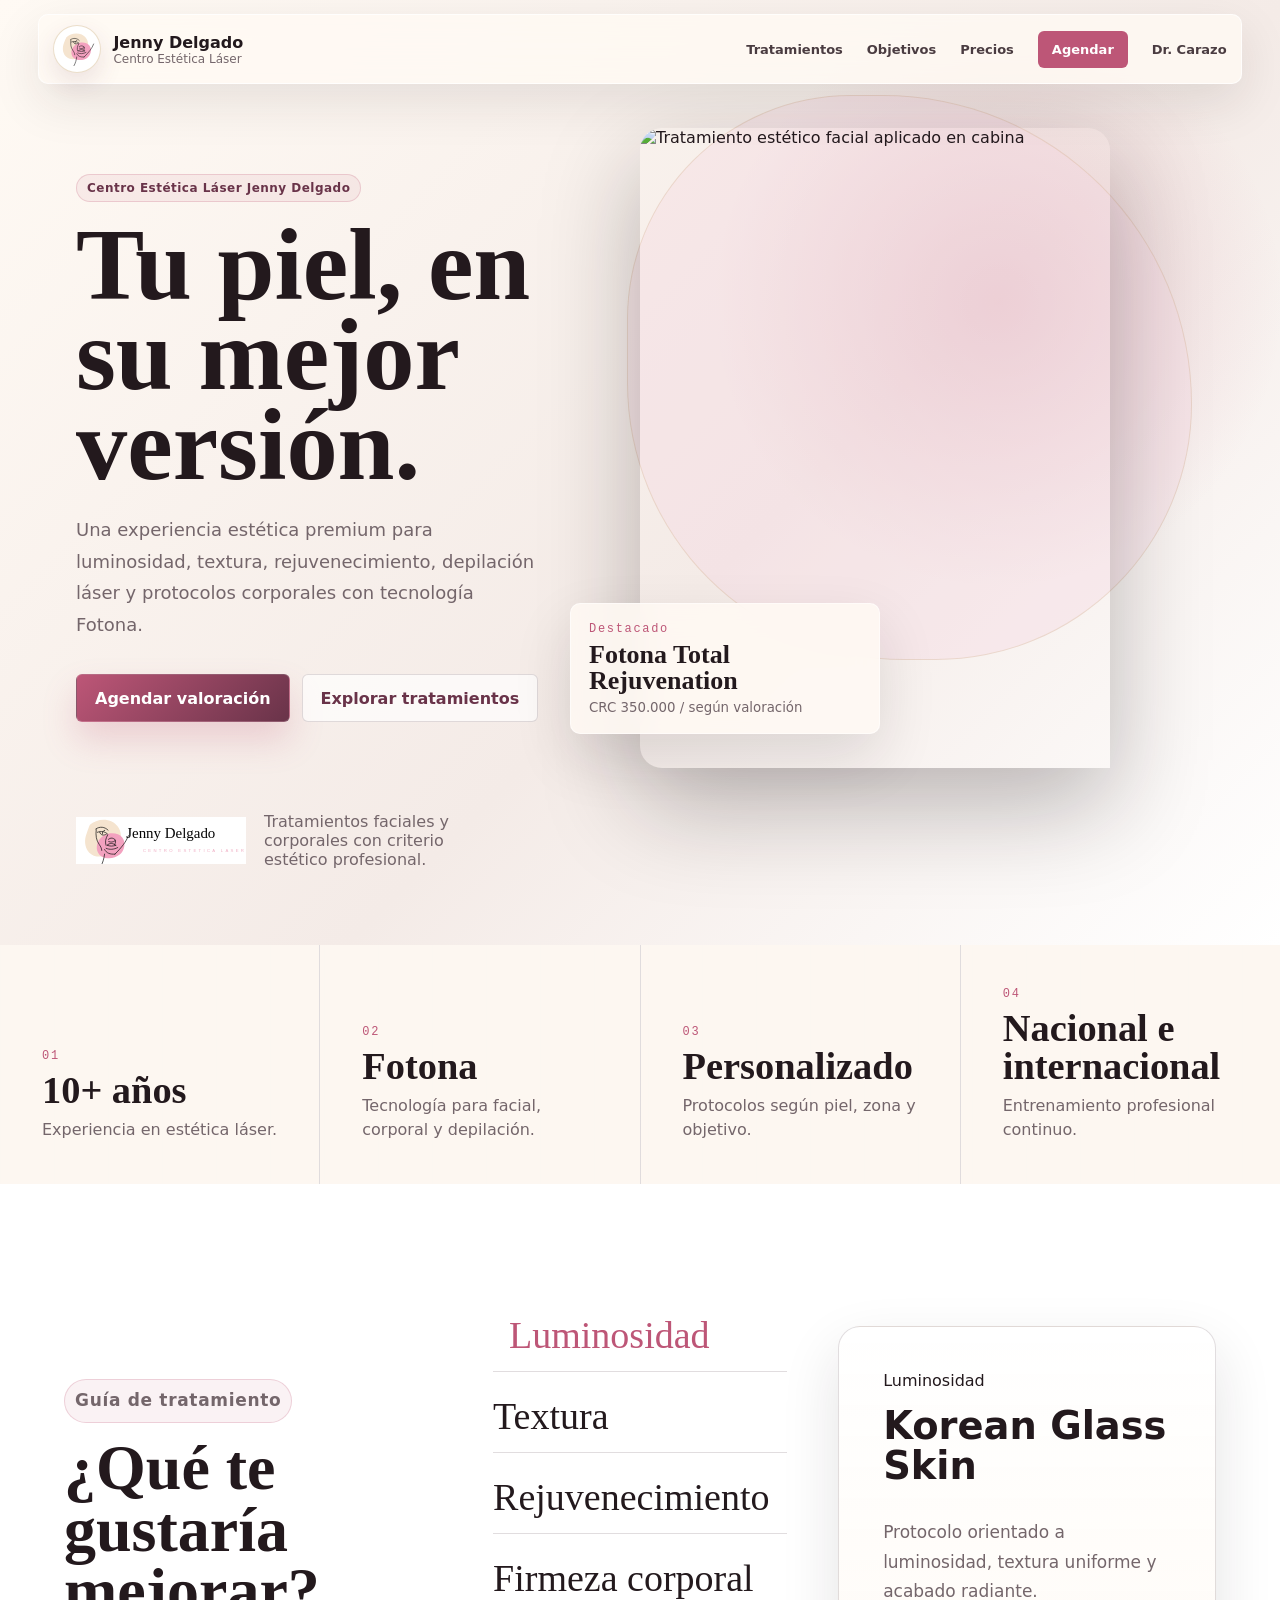
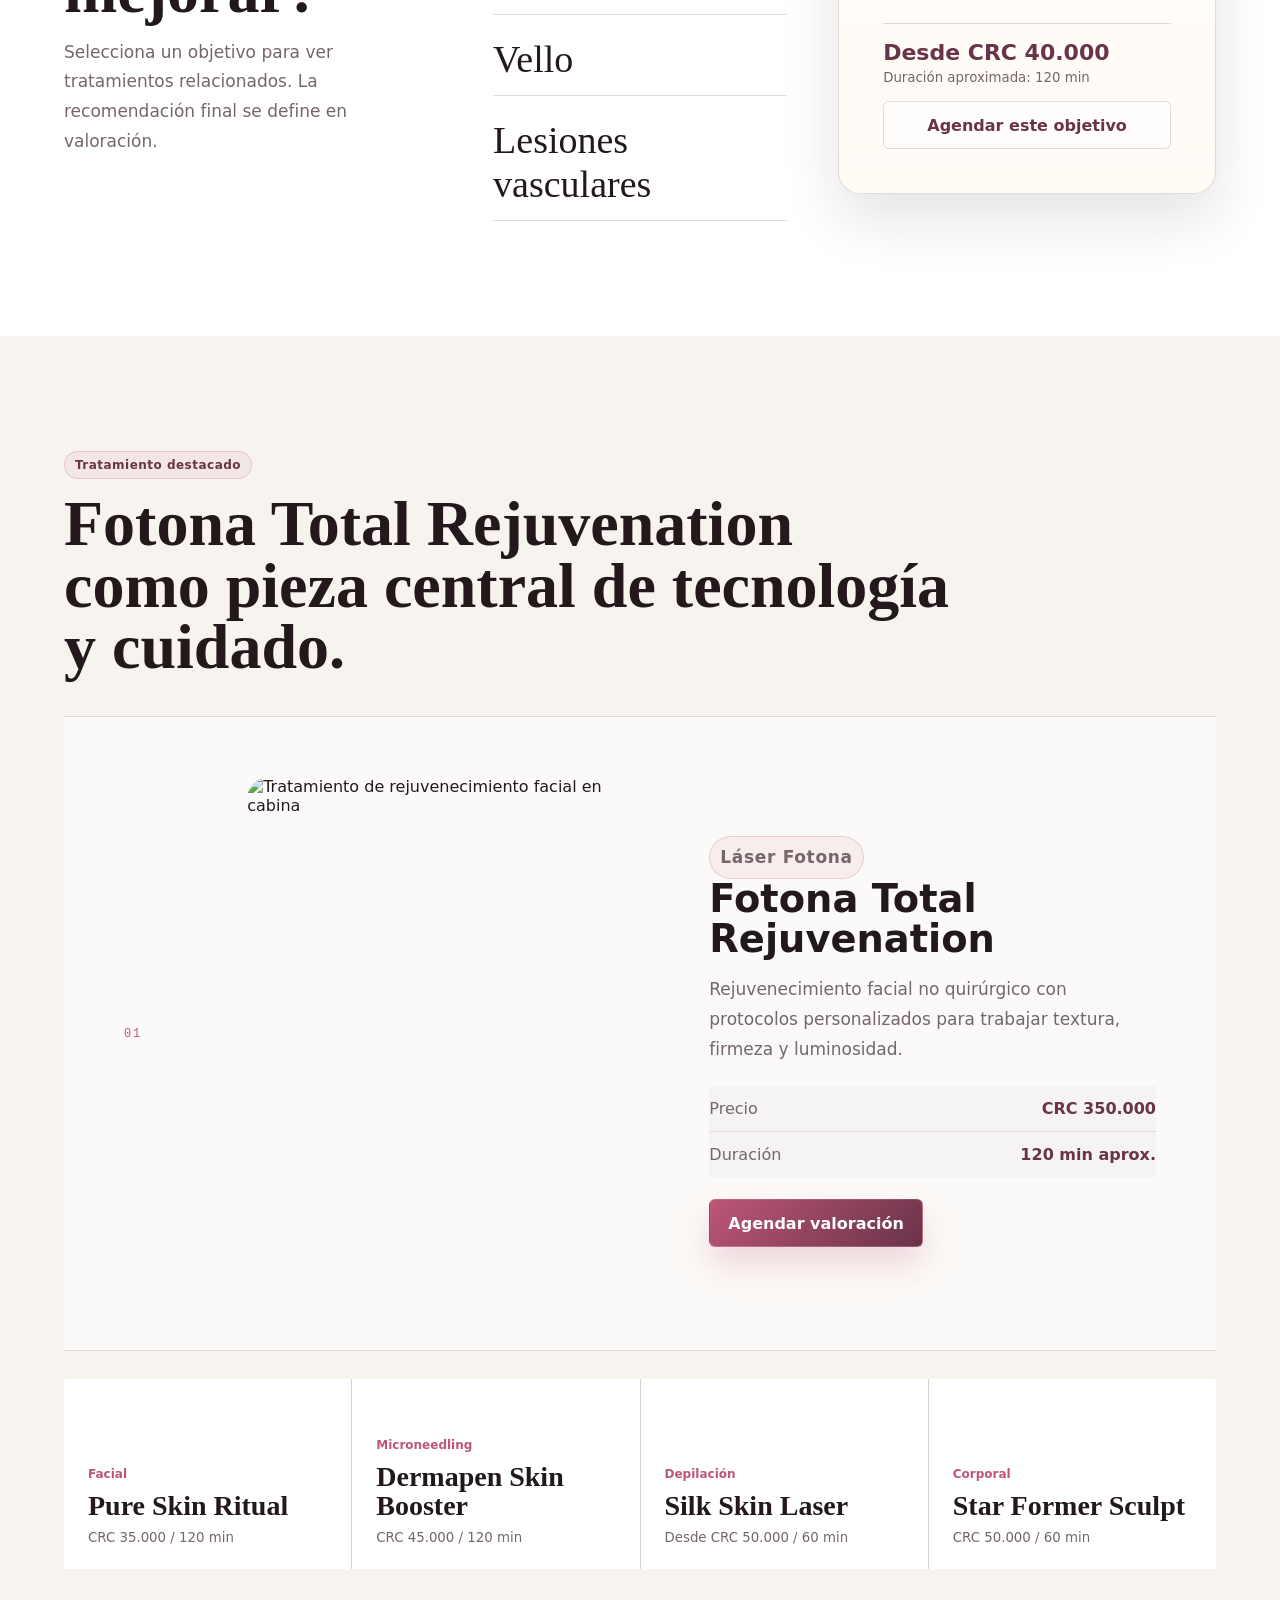
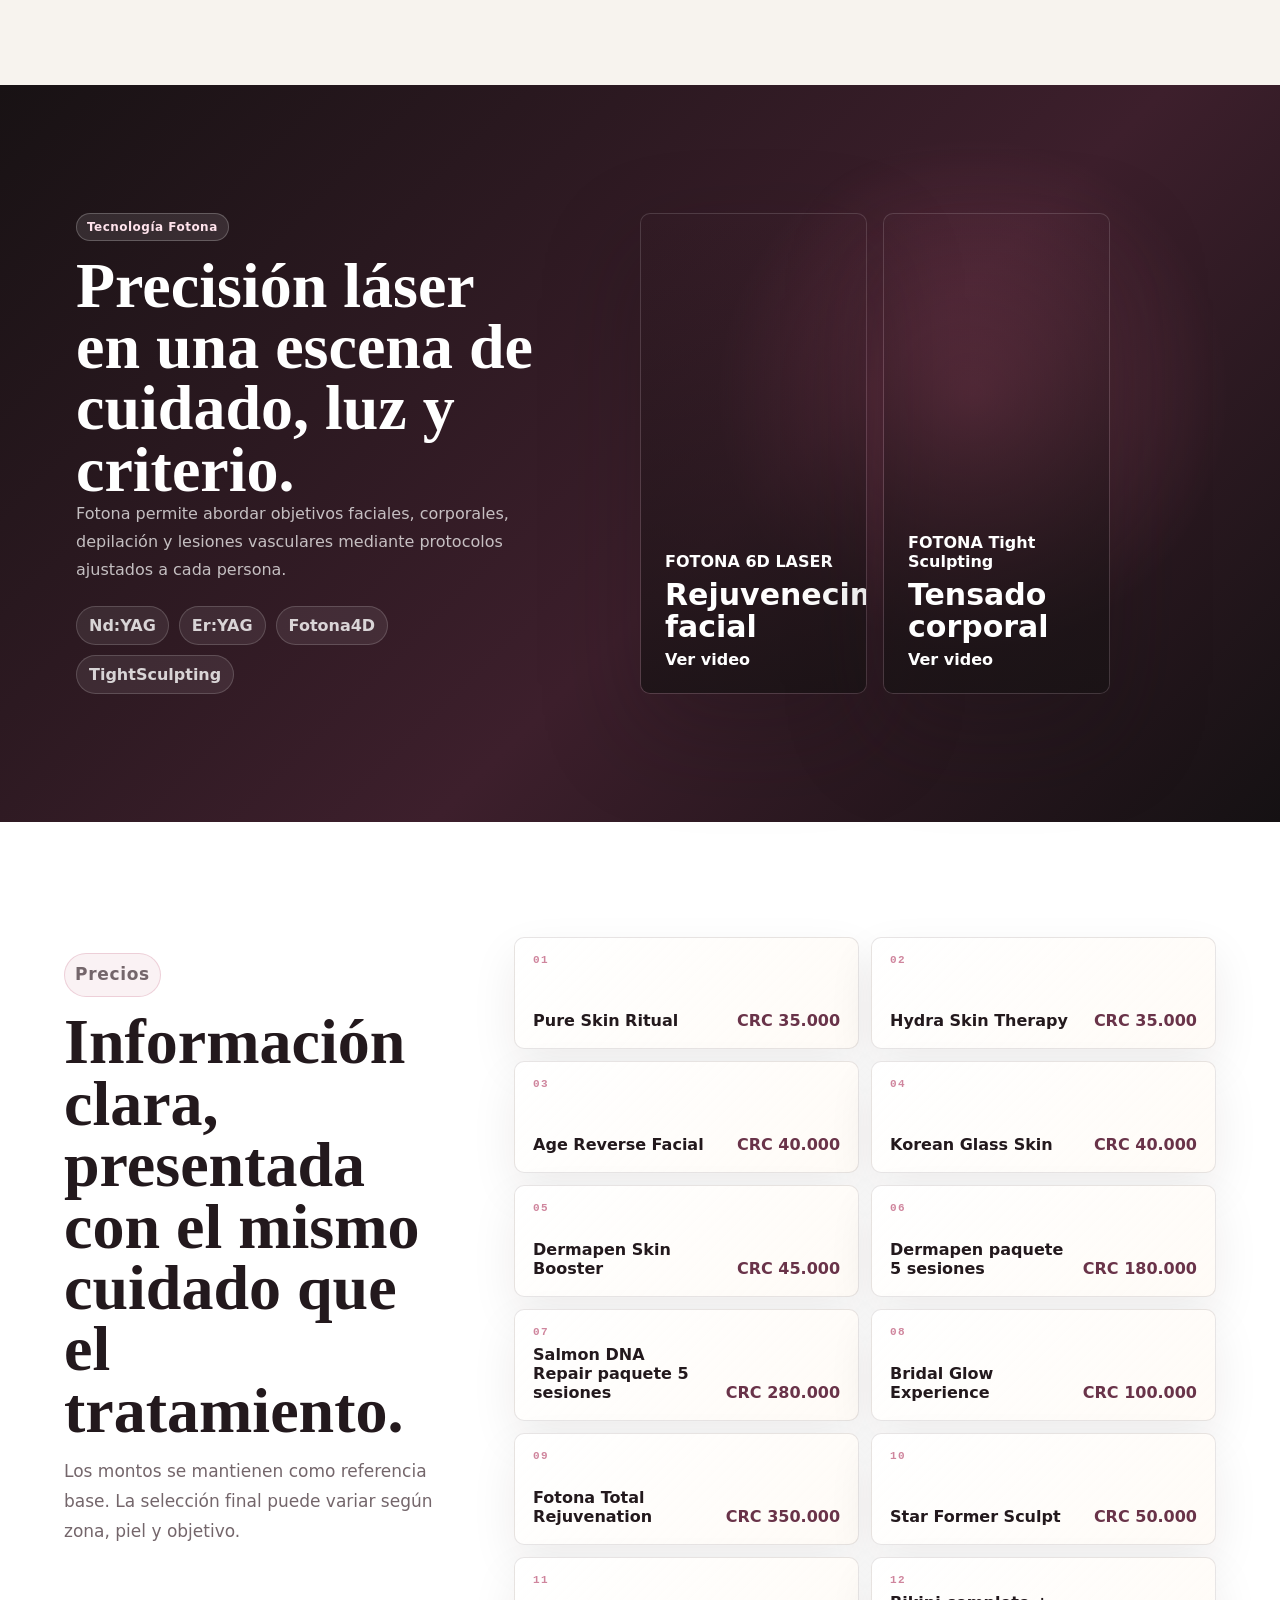
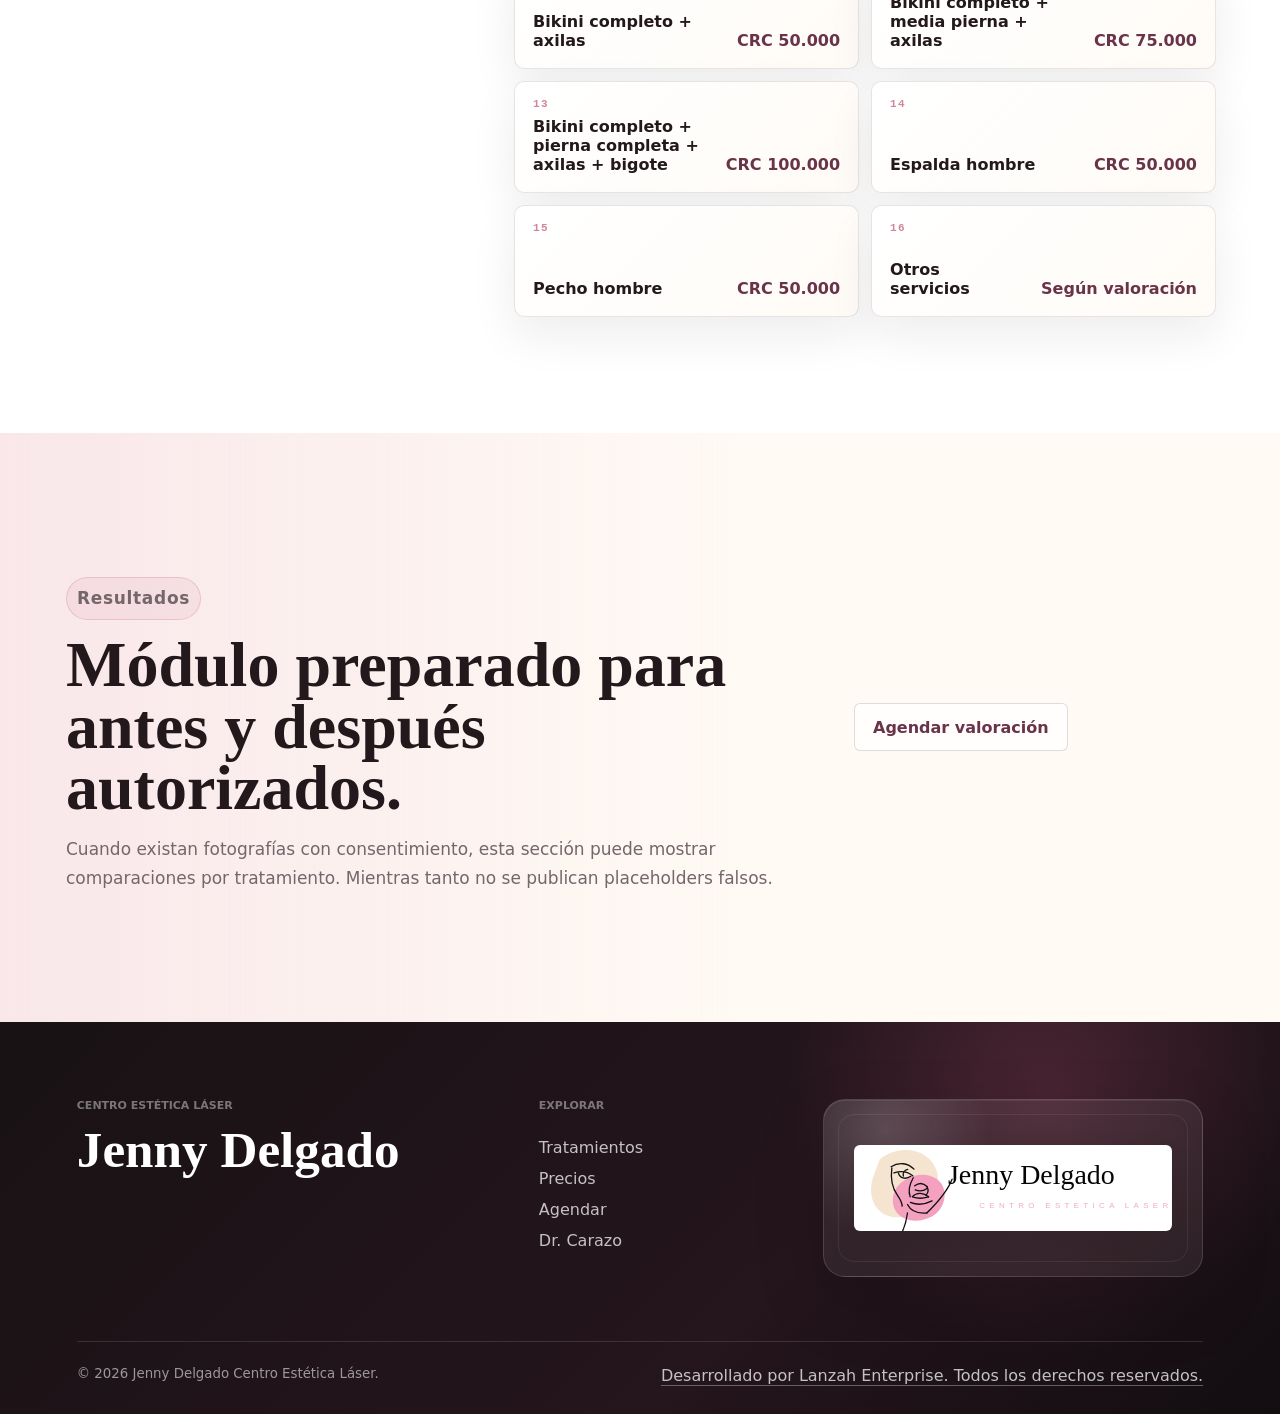
==== commit d1d9cec6: "Add Jenny footer logo panel" ====
--- a/index.html
+++ b/index.html
@@ -6,8 +6,8 @@
     <meta name="description" content="Jenny Delgado Centro Estética Láser: faciales, Fotona, depilación láser y tratamientos corporales con agenda propia.">
     <title>Jenny Delgado | Centro Estética Láser</title>
     <link rel="preconnect" href="https://images.unsplash.com">
-    <link rel="stylesheet" href="styles.css?v=32b2c70">
-    <script defer src="app.js?v=32b2c70"></script>
+    <link rel="stylesheet" href="styles.css?v=footer-logo-1">
+    <script defer src="app.js?v=pricing-slow-1"></script>
   </head>
   <body class="brand-jenny">
     <header class="site-header">
@@ -236,6 +236,9 @@
         <a href="agenda.html">Agendar</a>
         <a href="https://dr-carazo-centro-laser.adminlanzah.workers.dev/">Dr. Carazo</a>
       </nav>
+      <div class="footer-logo-panel" aria-hidden="true">
+        <img src="assets/logo-horizontal.svg" alt="">
+      </div>
       <div class="footer-bottom">
         <small>&copy; 2026 Jenny Delgado Centro Estética Láser.</small>
         <a class="developer-credit" href="https://lanzahcr.com" target="_blank" rel="noopener">Desarrollado por Lanzah Enterprise. Todos los derechos reservados.</a>
--- a/styles.css
+++ b/styles.css
@@ -730,12 +730,12 @@
     #fff;
   box-shadow: 0 18px 46px rgba(35, 25, 29, .08);
   transition:
-    opacity 720ms var(--ease),
-    transform 720ms var(--ease),
-    filter 720ms var(--ease),
+    opacity 980ms var(--ease),
+    transform 980ms var(--ease),
+    filter 980ms var(--ease),
     border-color var(--fast) var(--ease),
     box-shadow var(--fast) var(--ease);
-  transition-delay: calc(var(--price-delay, 0) * 35ms);
+  transition-delay: calc(var(--price-delay, 0) * 70ms);
 }
 
 .js-ready .price-grid article {
@@ -1034,7 +1034,7 @@
 
 .brand-footer {
   display: grid;
-  grid-template-columns: minmax(0, 1.12fr) minmax(220px, .7fr);
+  grid-template-columns: minmax(0, .9fr) minmax(220px, .48fr) minmax(340px, .86fr);
   gap: clamp(28px, 5vw, 68px);
   padding: clamp(42px, 6vw, 82px) clamp(22px, 6vw, 86px) 26px;
   color: rgba(255, 255, 255, .72);
@@ -1074,6 +1074,38 @@
 .brand-footer a {
   width: fit-content;
   color: rgba(255, 255, 255, .74);
+}
+
+.footer-logo-panel {
+  position: relative;
+  align-self: stretch;
+  display: grid;
+  place-items: center;
+  min-height: 178px;
+  overflow: hidden;
+  border: 1px solid rgba(255, 255, 255, .13);
+  border-radius: var(--radius-lg);
+  padding: clamp(18px, 2.6vw, 30px);
+  background:
+    radial-gradient(circle at 16% 18%, rgba(255, 255, 255, .16), transparent 30%),
+    rgba(255, 255, 255, .07);
+  box-shadow: inset 0 1px 0 rgba(255, 255, 255, .08), 0 26px 70px rgba(0, 0, 0, .16);
+}
+
+.footer-logo-panel::before {
+  position: absolute;
+  inset: 14px;
+  border: 1px solid rgba(255, 255, 255, .08);
+  border-radius: calc(var(--radius-lg) - 6px);
+  content: "";
+}
+
+.footer-logo-panel img {
+  position: relative;
+  z-index: 1;
+  width: min(100%, 390px);
+  border-radius: var(--radius-sm);
+  box-shadow: 0 18px 48px rgba(24, 18, 20, .28);
 }
 
 .footer-action {
@@ -1932,8 +1964,13 @@
 
   .footer-brand,
   .footer-links,
+  .footer-logo-panel,
   .footer-bottom {
     justify-items: center;
+  }
+
+  .footer-logo-panel {
+    display: none;
   }
 
   .brand-footer strong {
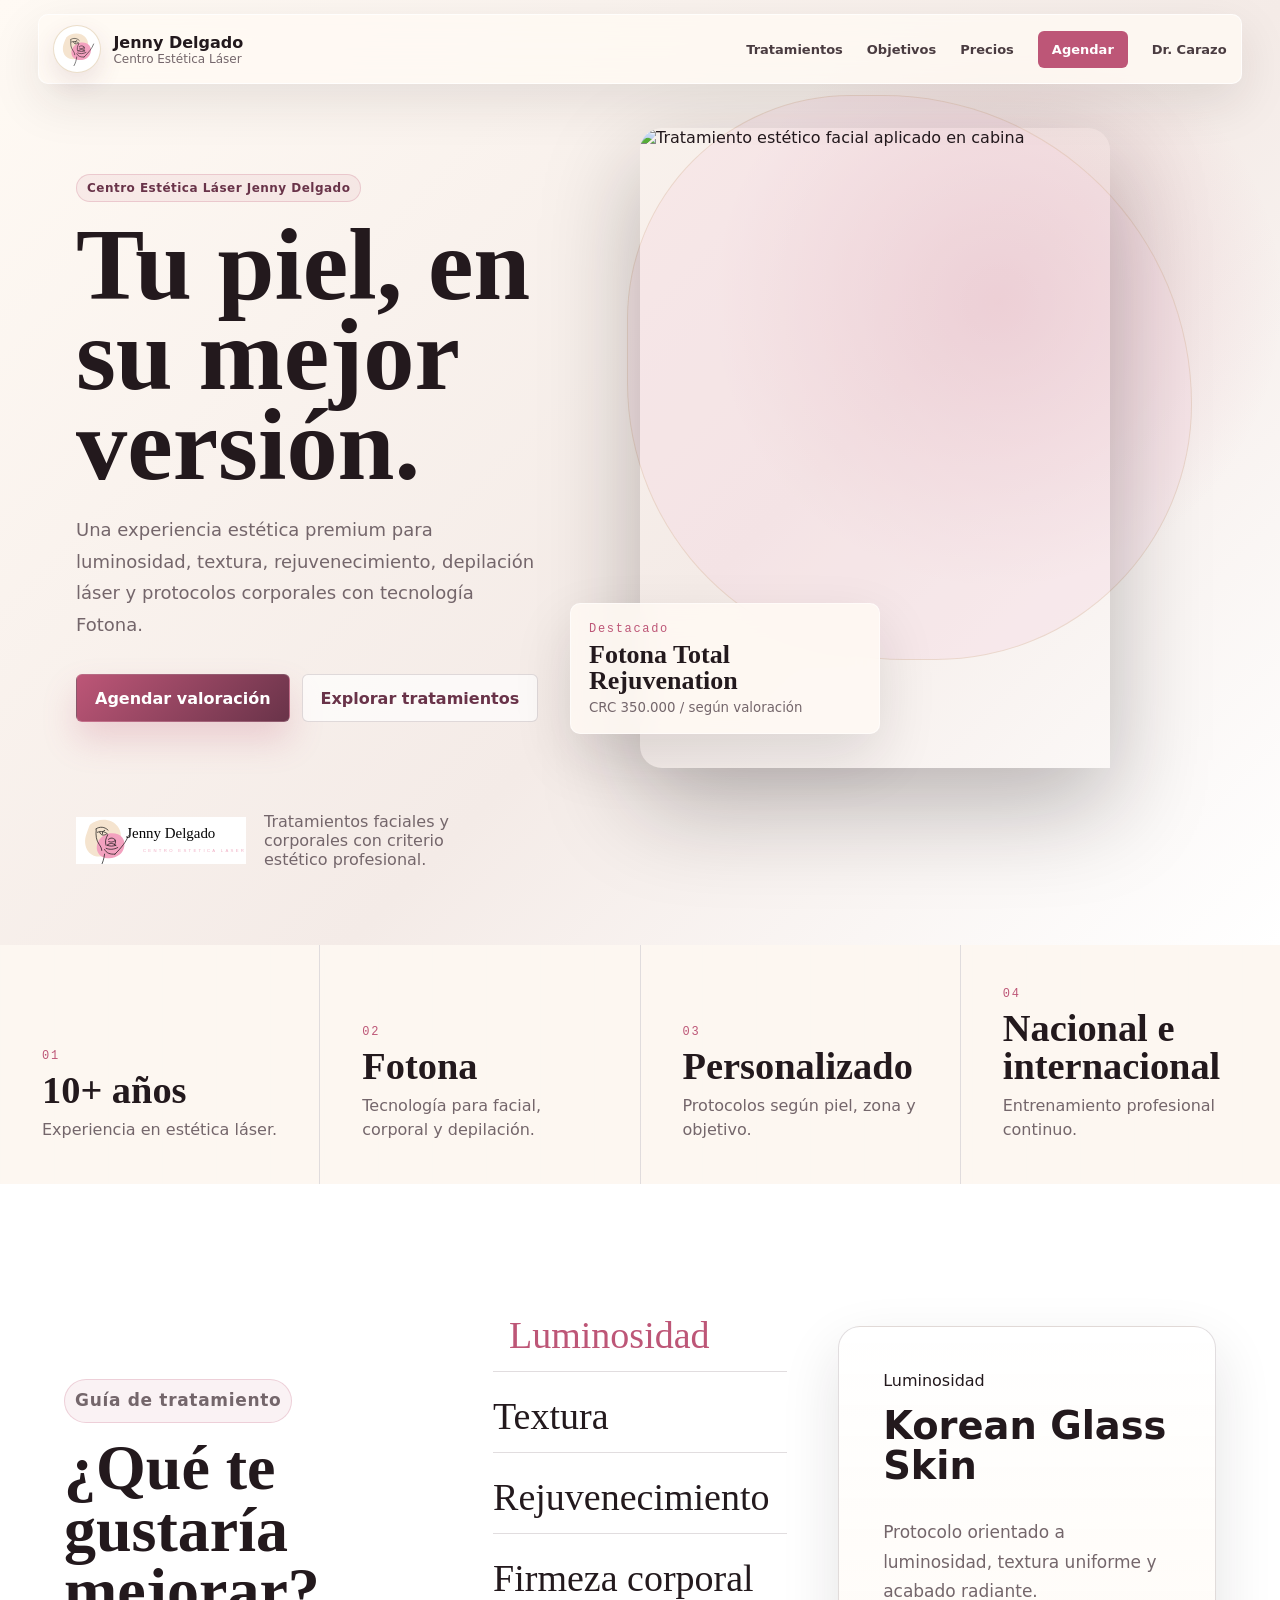
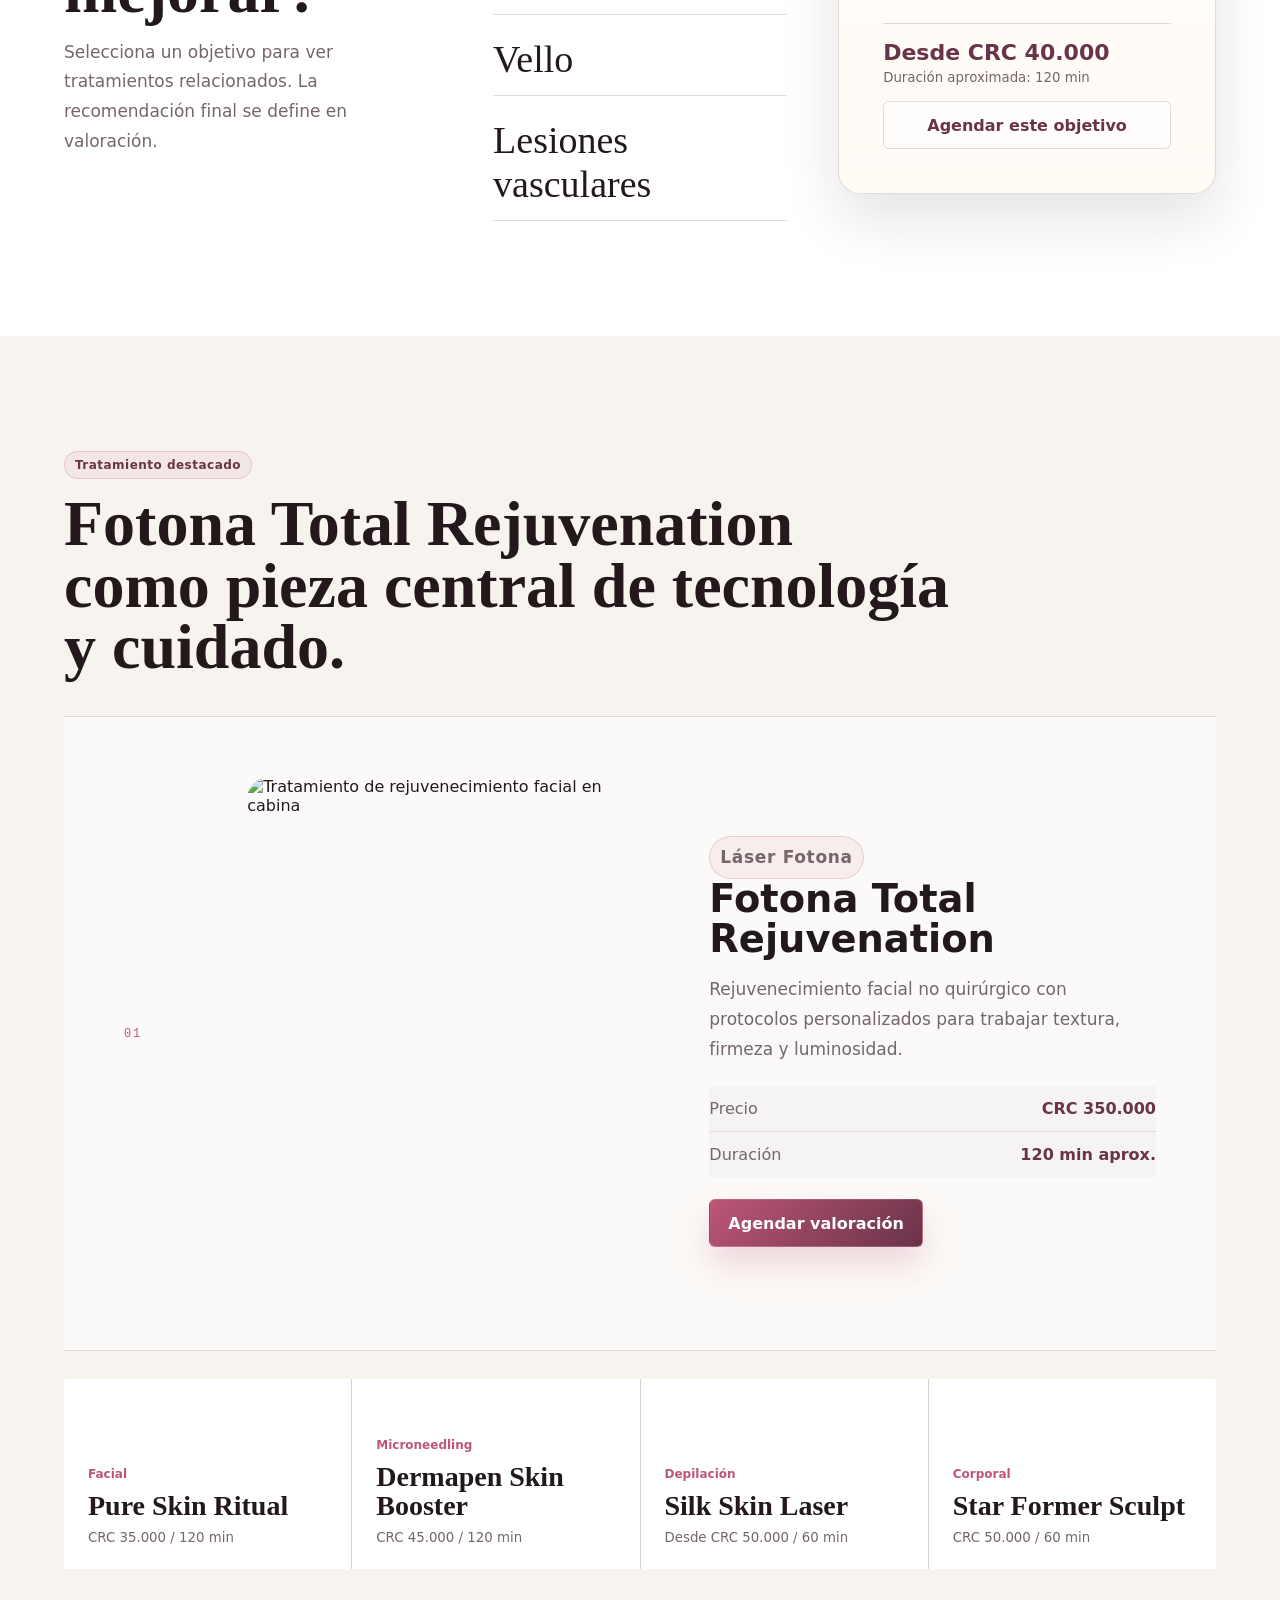
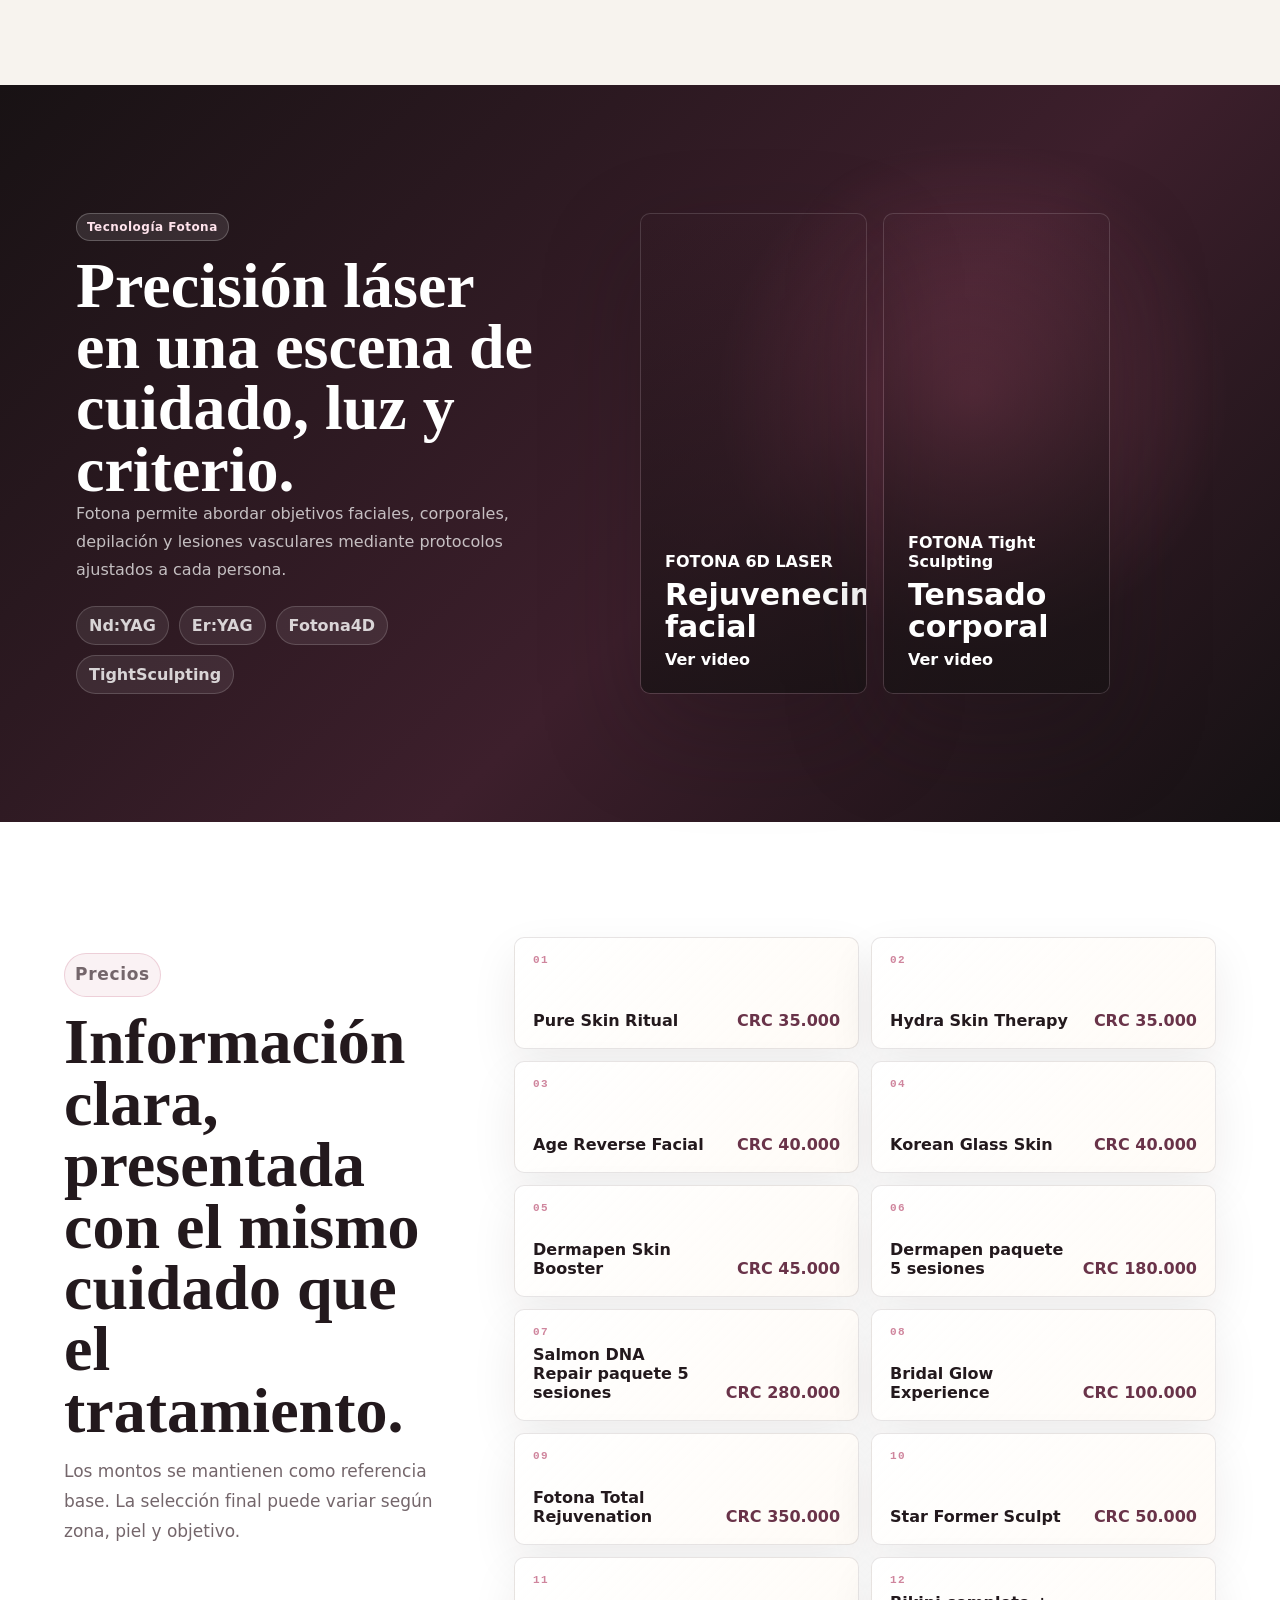
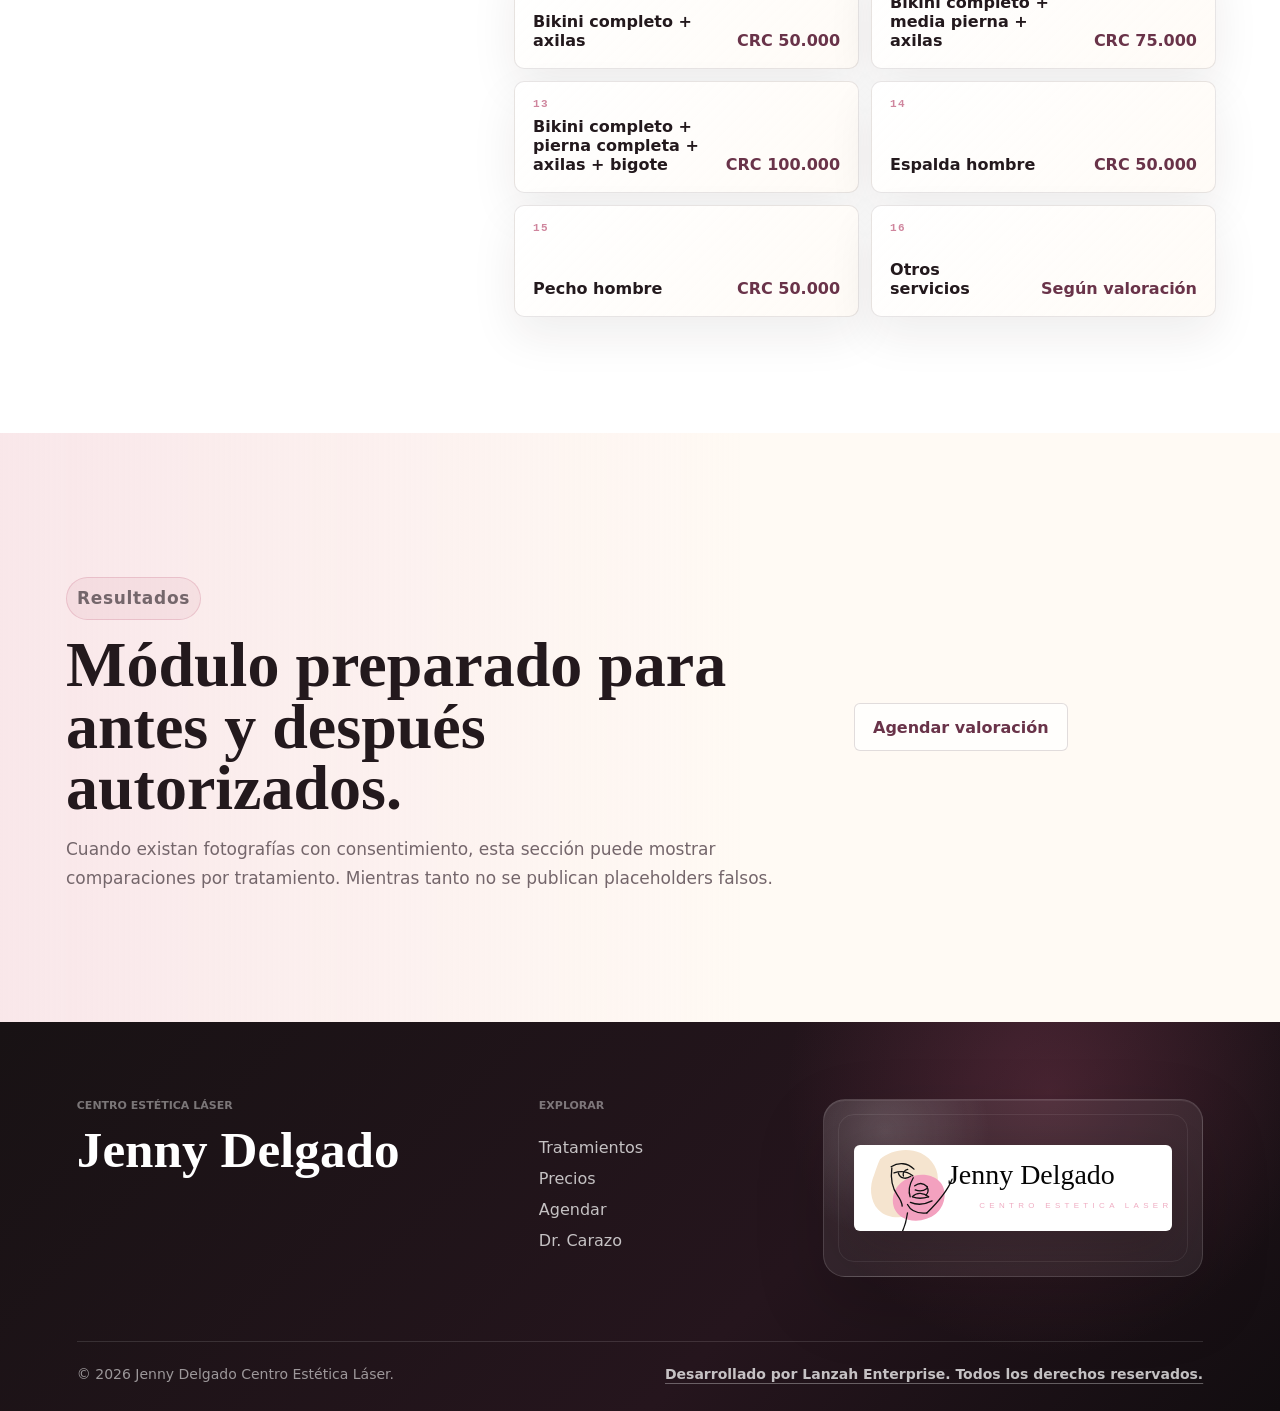
==== commit f8b8c08d: "Normalize footer legal typography" ====
--- a/index.html
+++ b/index.html
@@ -6,7 +6,7 @@
     <meta name="description" content="Jenny Delgado Centro Estética Láser: faciales, Fotona, depilación láser y tratamientos corporales con agenda propia.">
     <title>Jenny Delgado | Centro Estética Láser</title>
     <link rel="preconnect" href="https://images.unsplash.com">
-    <link rel="stylesheet" href="styles.css?v=footer-logo-1">
+    <link rel="stylesheet" href="styles.css?v=footer-legal-1">
     <script defer src="app.js?v=pricing-slow-1"></script>
   </head>
   <body class="brand-jenny">
--- a/styles.css
+++ b/styles.css
@@ -1121,6 +1121,9 @@
 .developer-credit {
   width: fit-content;
   color: inherit;
+  font-size: 14px;
+  line-height: 1.5;
+  font-weight: 650;
   text-decoration: underline;
   text-decoration-color: rgba(255, 255, 255, .32);
   text-underline-offset: 4px;
@@ -1134,8 +1137,15 @@
   gap: 14px 24px;
   border-top: 1px solid rgba(255, 255, 255, .12);
   padding-top: 22px;
+  font-size: 14px;
   line-height: 1.5;
   color: rgba(255, 255, 255, .56);
+}
+
+.footer-bottom small,
+.footer-bottom .developer-credit {
+  font-size: inherit;
+  line-height: inherit;
 }
 
 .video-modal {
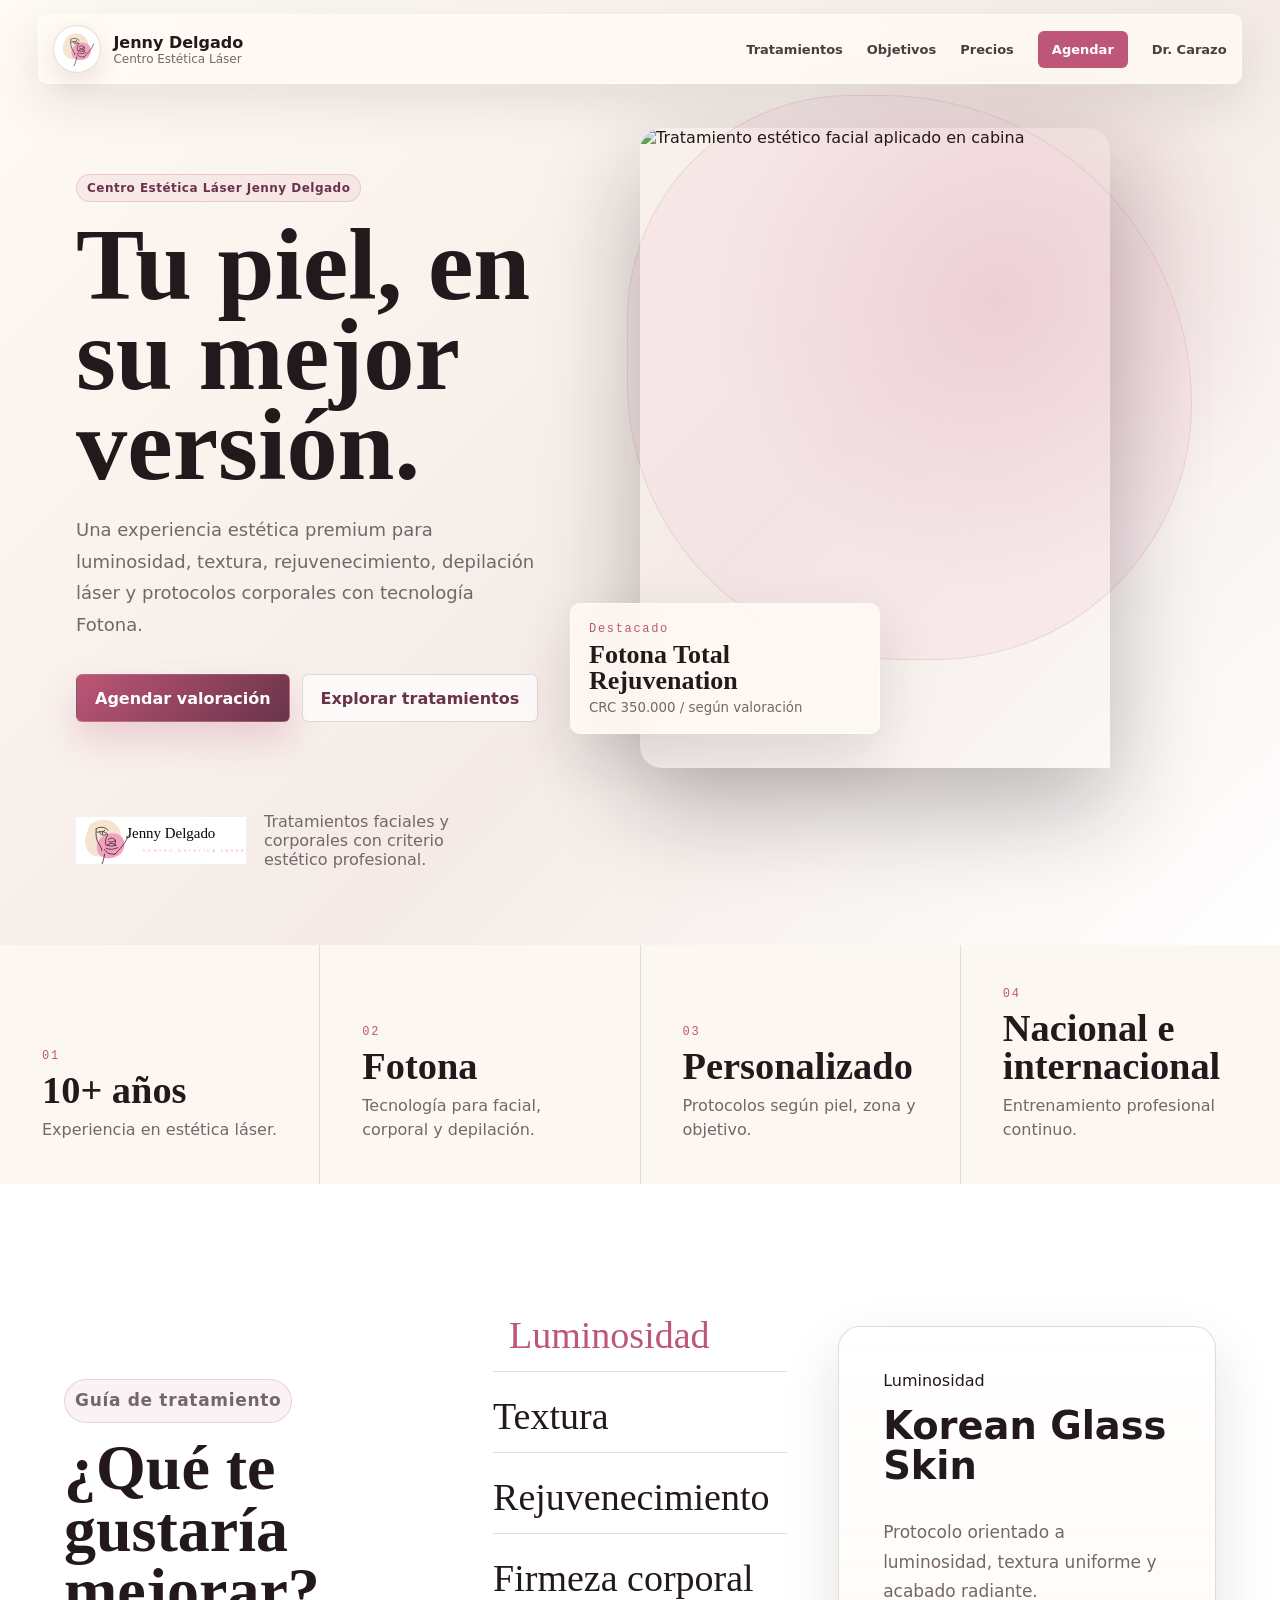
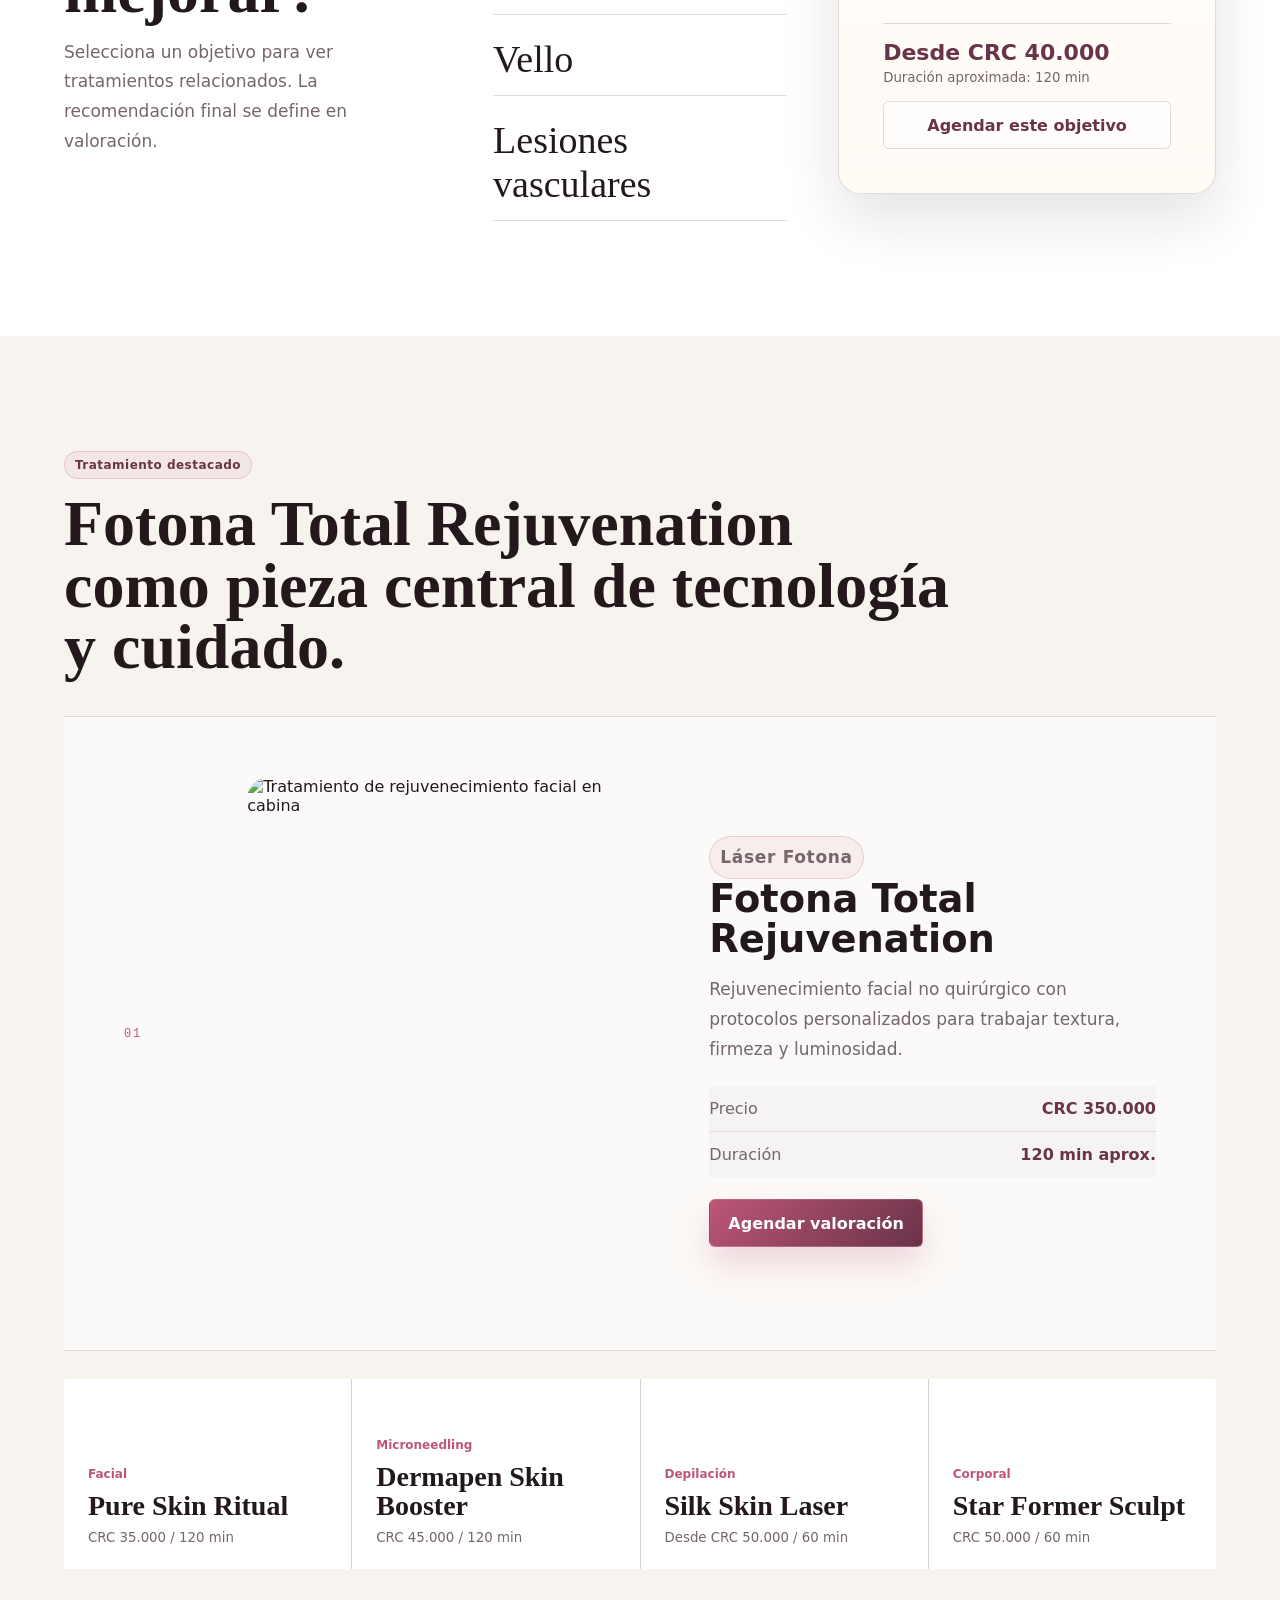
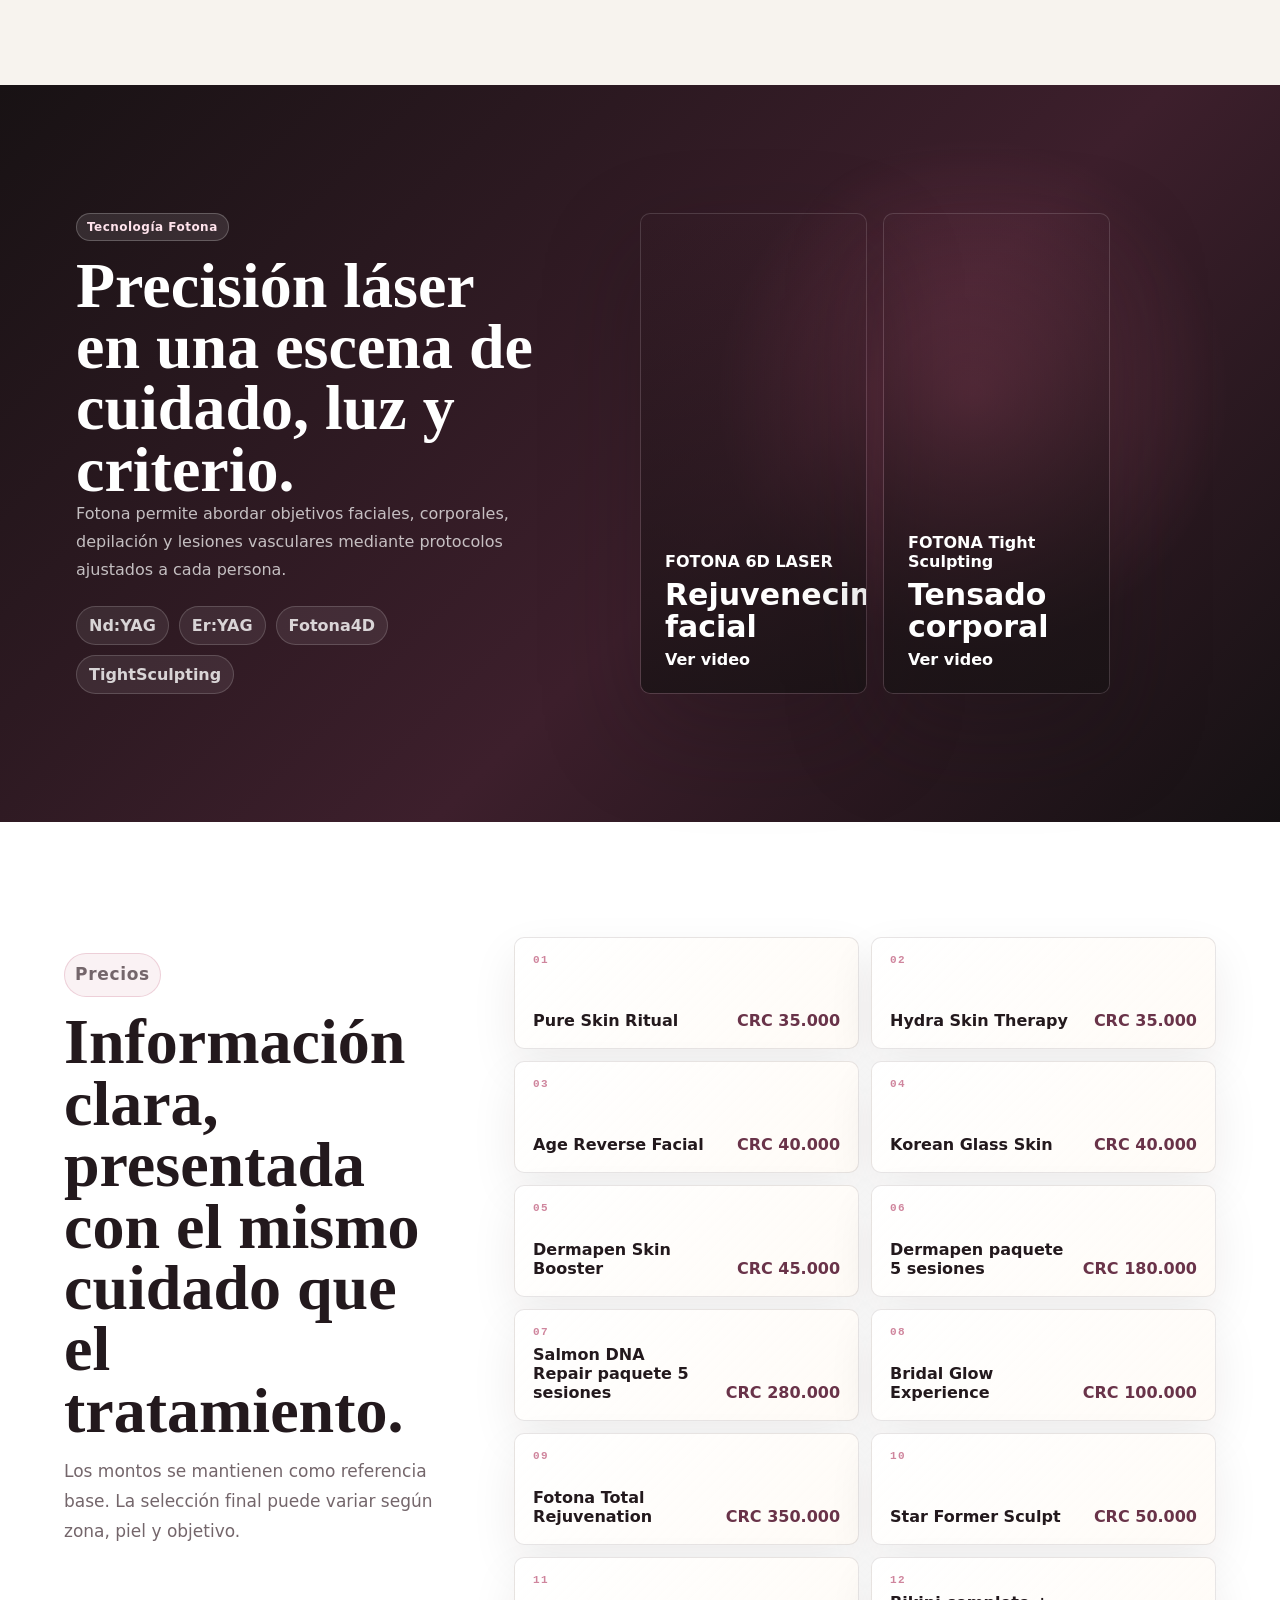
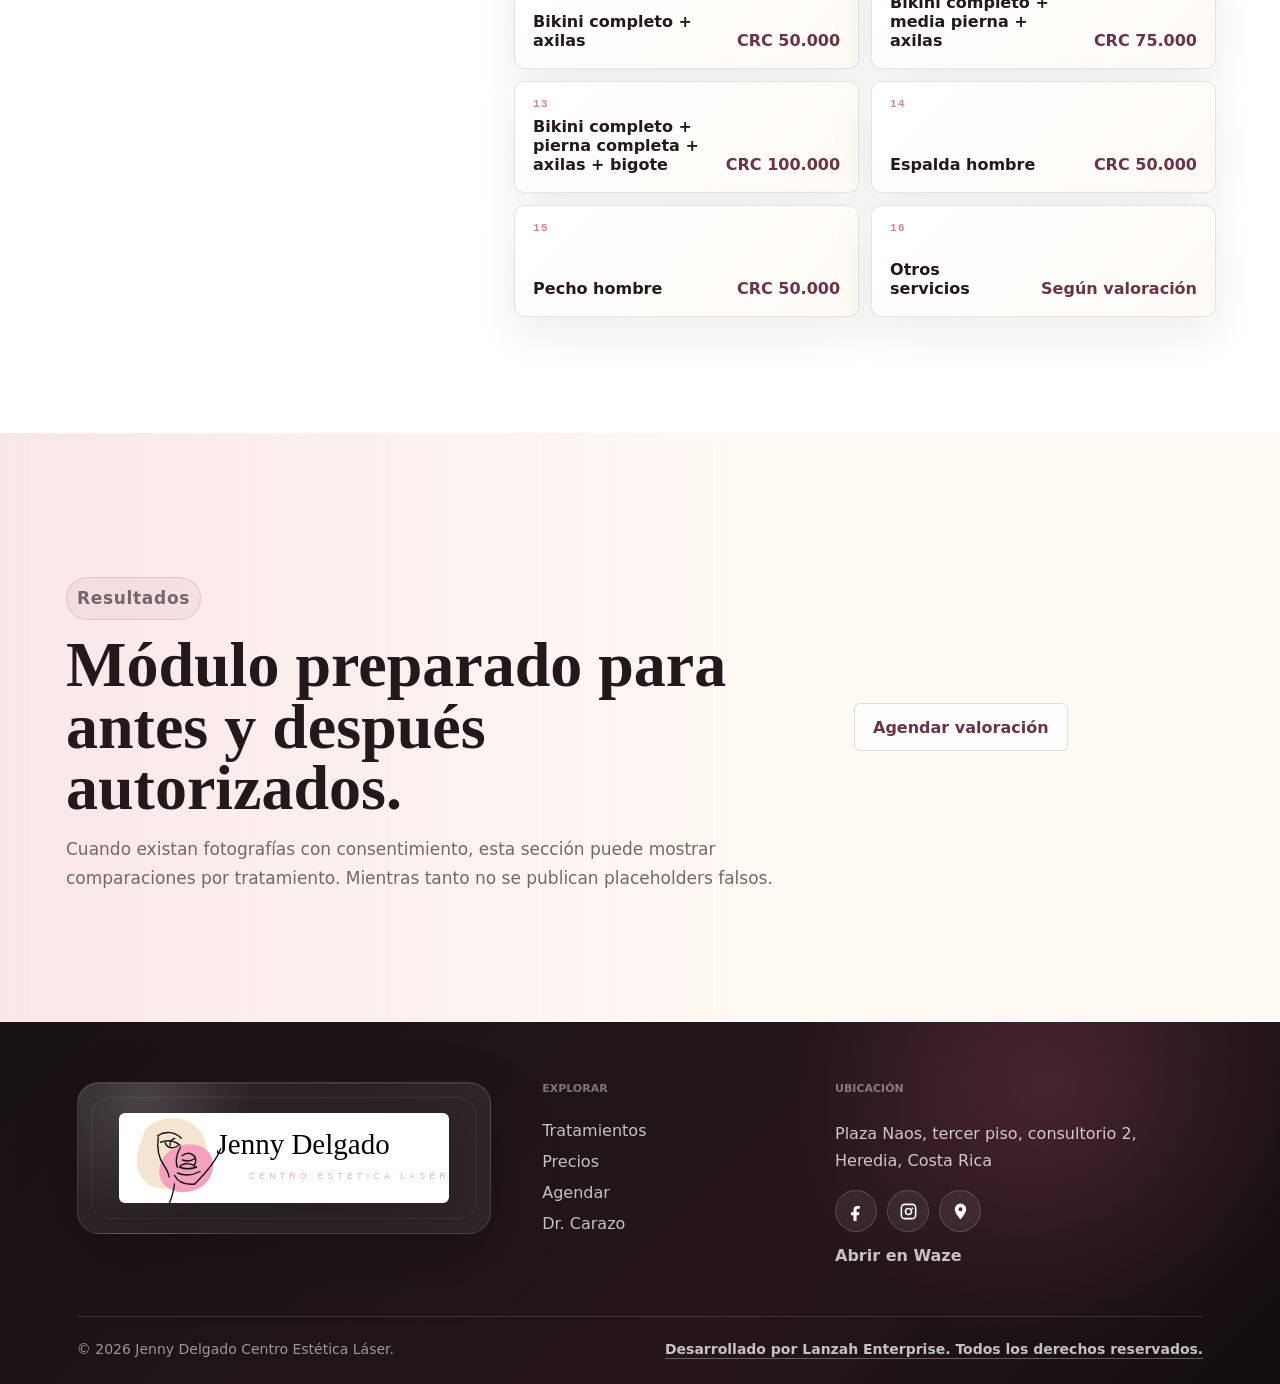
==== commit bba1cf93: "Add footer location links" ====
--- a/index.html
+++ b/index.html
@@ -6,7 +6,7 @@
     <meta name="description" content="Jenny Delgado Centro Estética Láser: faciales, Fotona, depilación láser y tratamientos corporales con agenda propia.">
     <title>Jenny Delgado | Centro Estética Láser</title>
     <link rel="preconnect" href="https://images.unsplash.com">
-    <link rel="stylesheet" href="styles.css?v=footer-legal-1">
+    <link rel="stylesheet" href="styles.css?v=footer-location-1">
     <script defer src="app.js?v=pricing-slow-1"></script>
   </head>
   <body class="brand-jenny">
@@ -225,9 +225,8 @@
     </div>
 
     <footer class="brand-footer">
-      <div class="footer-brand">
-        <span>Centro Estética Láser</span>
-        <strong>Jenny Delgado</strong>
+      <div class="footer-logo-panel footer-logo-primary">
+        <img src="assets/logo-horizontal.svg" alt="Jenny Delgado Centro Estética Láser">
       </div>
       <nav class="footer-links" aria-label="Navegación secundaria">
         <span>Explorar</span>
@@ -236,8 +235,21 @@
         <a href="agenda.html">Agendar</a>
         <a href="https://dr-carazo-centro-laser.adminlanzah.workers.dev/">Dr. Carazo</a>
       </nav>
-      <div class="footer-logo-panel" aria-hidden="true">
-        <img src="assets/logo-horizontal.svg" alt="">
+      <div class="footer-contact">
+        <span>Ubicación</span>
+        <address>Plaza Naos, tercer piso, consultorio 2, Heredia, Costa Rica</address>
+        <div class="footer-socials" aria-label="Enlaces sociales y ubicación">
+          <a class="social-link" href="https://www.facebook.com/" target="_blank" rel="noopener" aria-label="Facebook de Jenny Delgado">
+            <svg viewBox="0 0 24 24" aria-hidden="true"><path d="M14 8.5h2.2V5.1c-.4-.1-1.6-.2-3-.2-3 0-5 1.8-5 5.1v2.9H5v3.8h3.2V24h3.9v-7.3h3.1l.5-3.8h-3.6v-2.5c0-1.1.3-1.9 1.9-1.9Z"/></svg>
+          </a>
+          <a class="social-link" href="https://www.instagram.com/" target="_blank" rel="noopener" aria-label="Instagram de Jenny Delgado">
+            <svg viewBox="0 0 24 24" aria-hidden="true"><path d="M7.4 2h9.2A5.4 5.4 0 0 1 22 7.4v9.2a5.4 5.4 0 0 1-5.4 5.4H7.4A5.4 5.4 0 0 1 2 16.6V7.4A5.4 5.4 0 0 1 7.4 2Zm0 2A3.4 3.4 0 0 0 4 7.4v9.2A3.4 3.4 0 0 0 7.4 20h9.2a3.4 3.4 0 0 0 3.4-3.4V7.4A3.4 3.4 0 0 0 16.6 4H7.4Zm4.6 3.2a4.8 4.8 0 1 1 0 9.6 4.8 4.8 0 0 1 0-9.6Zm0 2a2.8 2.8 0 1 0 0 5.6 2.8 2.8 0 0 0 0-5.6Zm5-2.3a1.1 1.1 0 1 1 0 2.2 1.1 1.1 0 0 1 0-2.2Z"/></svg>
+          </a>
+          <a class="social-link" href="https://www.google.com/maps/search/?api=1&amp;query=Plaza%20Naos%2C%20Tercer%20piso%2C%20consultorio%202%2C%20Heredia%2C%20Costa%20Rica" target="_blank" rel="noopener" aria-label="Abrir ubicación en Google Maps">
+            <svg viewBox="0 0 24 24" aria-hidden="true"><path d="M12 2a7.2 7.2 0 0 1 7.2 7.2c0 5.2-7.2 12.8-7.2 12.8S4.8 14.4 4.8 9.2A7.2 7.2 0 0 1 12 2Zm0 4.6a2.6 2.6 0 1 0 0 5.2 2.6 2.6 0 0 0 0-5.2Z"/></svg>
+          </a>
+        </div>
+        <a class="footer-map-link" href="https://waze.com/ul?q=Plaza%20Naos%2C%20Tercer%20piso%2C%20consultorio%202%2C%20Heredia%2C%20Costa%20Rica&amp;navigate=yes" target="_blank" rel="noopener">Abrir en Waze</a>
       </div>
       <div class="footer-bottom">
         <small>&copy; 2026 Jenny Delgado Centro Estética Láser.</small>
--- a/styles.css
+++ b/styles.css
@@ -1034,9 +1034,10 @@
 
 .brand-footer {
   display: grid;
-  grid-template-columns: minmax(0, .9fr) minmax(220px, .48fr) minmax(340px, .86fr);
-  gap: clamp(28px, 5vw, 68px);
-  padding: clamp(42px, 6vw, 82px) clamp(22px, 6vw, 86px) 26px;
+  grid-template-columns: minmax(260px, .72fr) minmax(170px, .42fr) minmax(280px, .64fr);
+  gap: clamp(24px, 4vw, 54px);
+  align-items: start;
+  padding: clamp(34px, 5vw, 60px) clamp(22px, 6vw, 86px) 24px;
   color: rgba(255, 255, 255, .72);
   background:
     radial-gradient(circle at 82% 18%, rgba(189, 86, 119, .24), transparent 24%),
@@ -1045,7 +1046,8 @@
 
 .footer-brand span,
 .footer-links span,
-.footer-actions span {
+.footer-actions span,
+.footer-contact span {
   display: block;
   margin-bottom: 14px;
   color: rgba(255, 255, 255, .42);
@@ -1065,7 +1067,8 @@
 }
 
 .footer-links,
-.footer-actions {
+.footer-actions,
+.footer-contact {
   display: grid;
   align-content: start;
   gap: 12px;
@@ -1081,7 +1084,7 @@
   align-self: stretch;
   display: grid;
   place-items: center;
-  min-height: 178px;
+  min-height: 132px;
   overflow: hidden;
   border: 1px solid rgba(255, 255, 255, .13);
   border-radius: var(--radius-lg);
@@ -1092,6 +1095,11 @@
   box-shadow: inset 0 1px 0 rgba(255, 255, 255, .08), 0 26px 70px rgba(0, 0, 0, .16);
 }
 
+.footer-logo-primary {
+  align-self: start;
+  min-height: 128px;
+}
+
 .footer-logo-panel::before {
   position: absolute;
   inset: 14px;
@@ -1103,9 +1111,53 @@
 .footer-logo-panel img {
   position: relative;
   z-index: 1;
-  width: min(100%, 390px);
+  width: min(100%, 330px);
   border-radius: var(--radius-sm);
   box-shadow: 0 18px 48px rgba(24, 18, 20, .28);
+}
+
+.footer-contact address {
+  max-width: 34ch;
+  color: rgba(255, 255, 255, .76);
+  font-style: normal;
+  line-height: 1.65;
+}
+
+.footer-socials {
+  display: flex;
+  flex-wrap: wrap;
+  gap: 10px;
+  margin-top: 4px;
+}
+
+.brand-footer .social-link {
+  display: grid;
+  width: 42px;
+  height: 42px;
+  place-items: center;
+  border: 1px solid rgba(255, 255, 255, .16);
+  border-radius: 999px;
+  background: rgba(255, 255, 255, .07);
+  color: var(--white);
+  transition: transform .2s ease, background .2s ease, border-color .2s ease;
+}
+
+.brand-footer .social-link:hover {
+  border-color: rgba(255, 255, 255, .34);
+  background: rgba(255, 255, 255, .12);
+  transform: translateY(-2px);
+}
+
+.brand-footer .social-link svg {
+  width: 19px;
+  height: 19px;
+  fill: currentColor;
+}
+
+.footer-map-link {
+  margin-top: 2px;
+  color: rgba(255, 255, 255, .82);
+  font-weight: 760;
 }
 
 .footer-action {
@@ -1975,6 +2027,7 @@
   .footer-brand,
   .footer-links,
   .footer-logo-panel,
+  .footer-contact,
   .footer-bottom {
     justify-items: center;
   }
@@ -1992,7 +2045,9 @@
 
   .footer-brand span,
   .footer-links span,
+  .footer-contact span,
   .brand-footer a,
+  .footer-contact address,
   .footer-bottom,
   .footer-bottom small {
     font-size: 14px;
@@ -2000,10 +2055,20 @@
   }
 
   .footer-brand span,
-  .footer-links span {
+  .footer-links span,
+  .footer-contact span {
     margin-bottom: 8px;
     text-transform: none;
     color: rgba(255, 255, 255, .62);
+  }
+
+  .footer-contact address {
+    max-width: 28ch;
+    text-align: center;
+  }
+
+  .footer-socials {
+    justify-content: center;
   }
 
   .footer-actions {
@@ -2022,6 +2087,11 @@
     text-align: center;
   }
 
+  .brand-footer .social-link {
+    width: 42px;
+    height: 42px;
+  }
+
   .footer-bottom {
     display: grid;
     text-align: center;
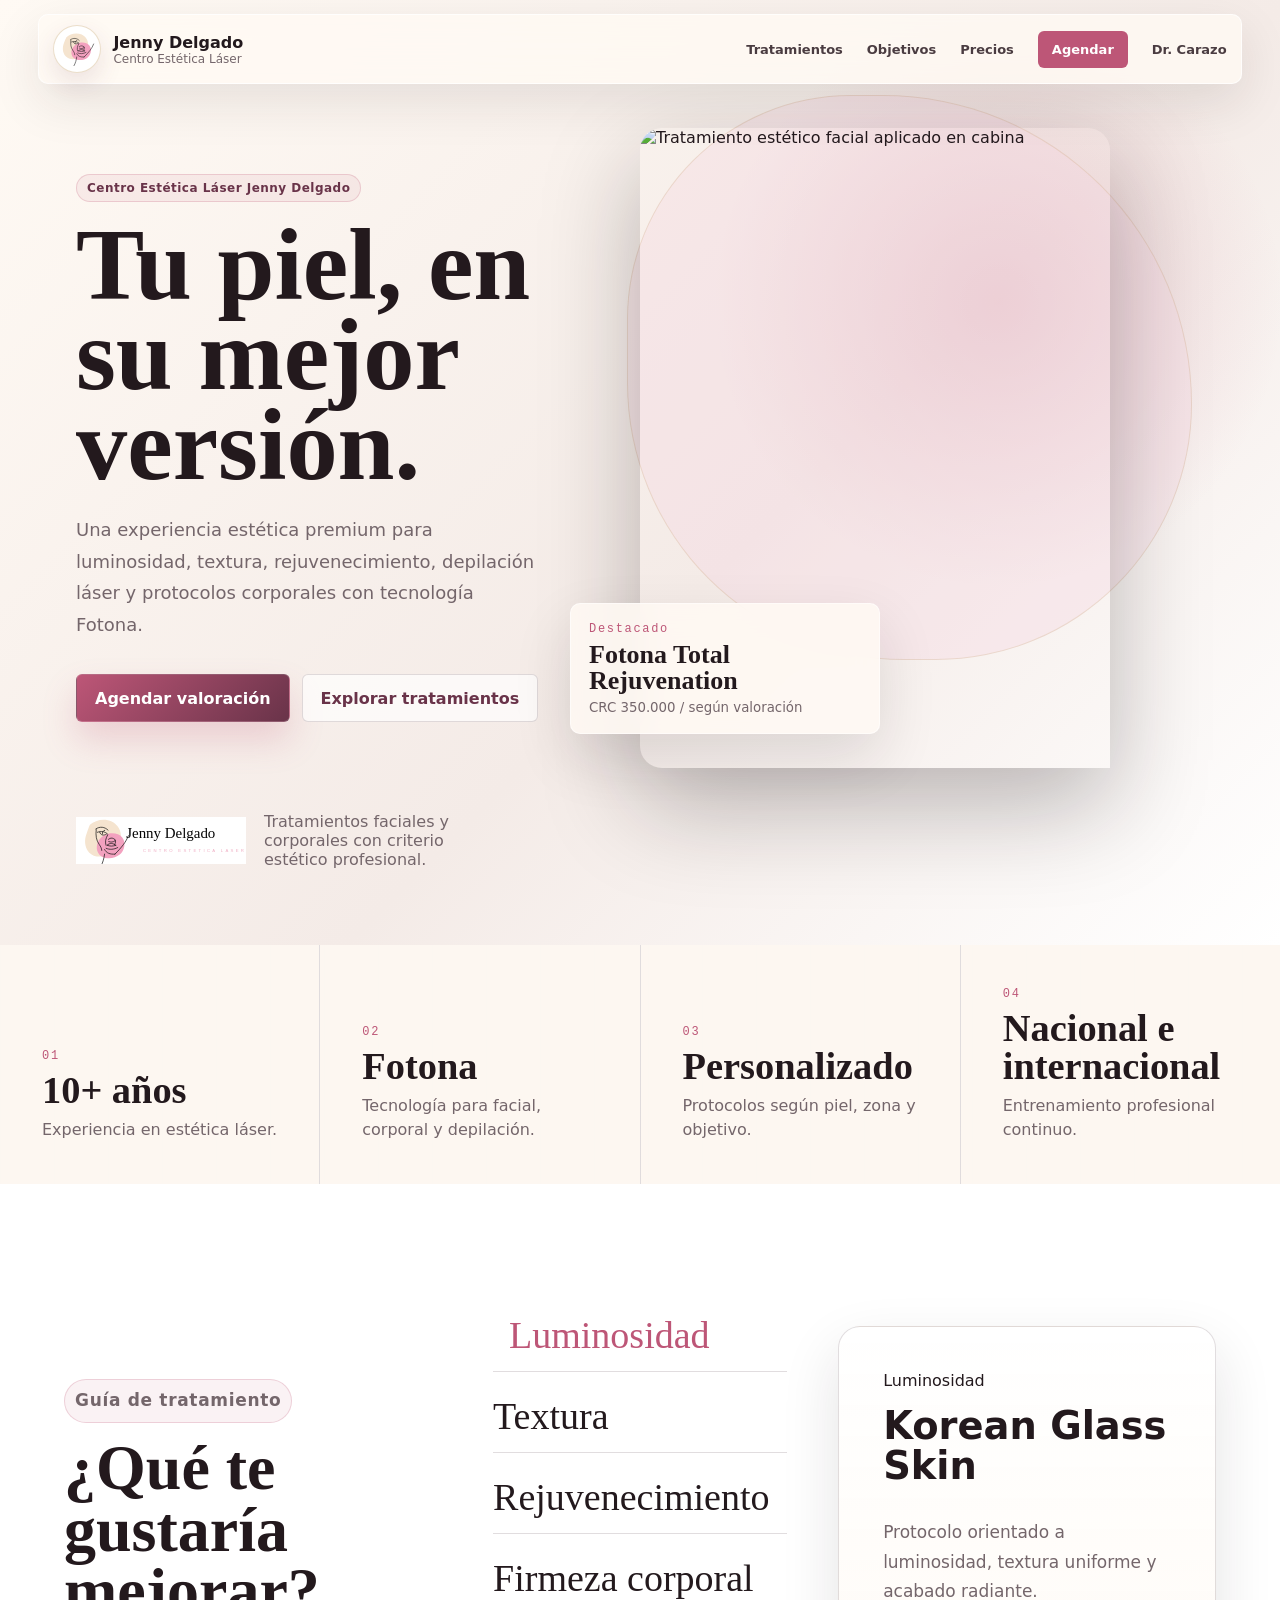
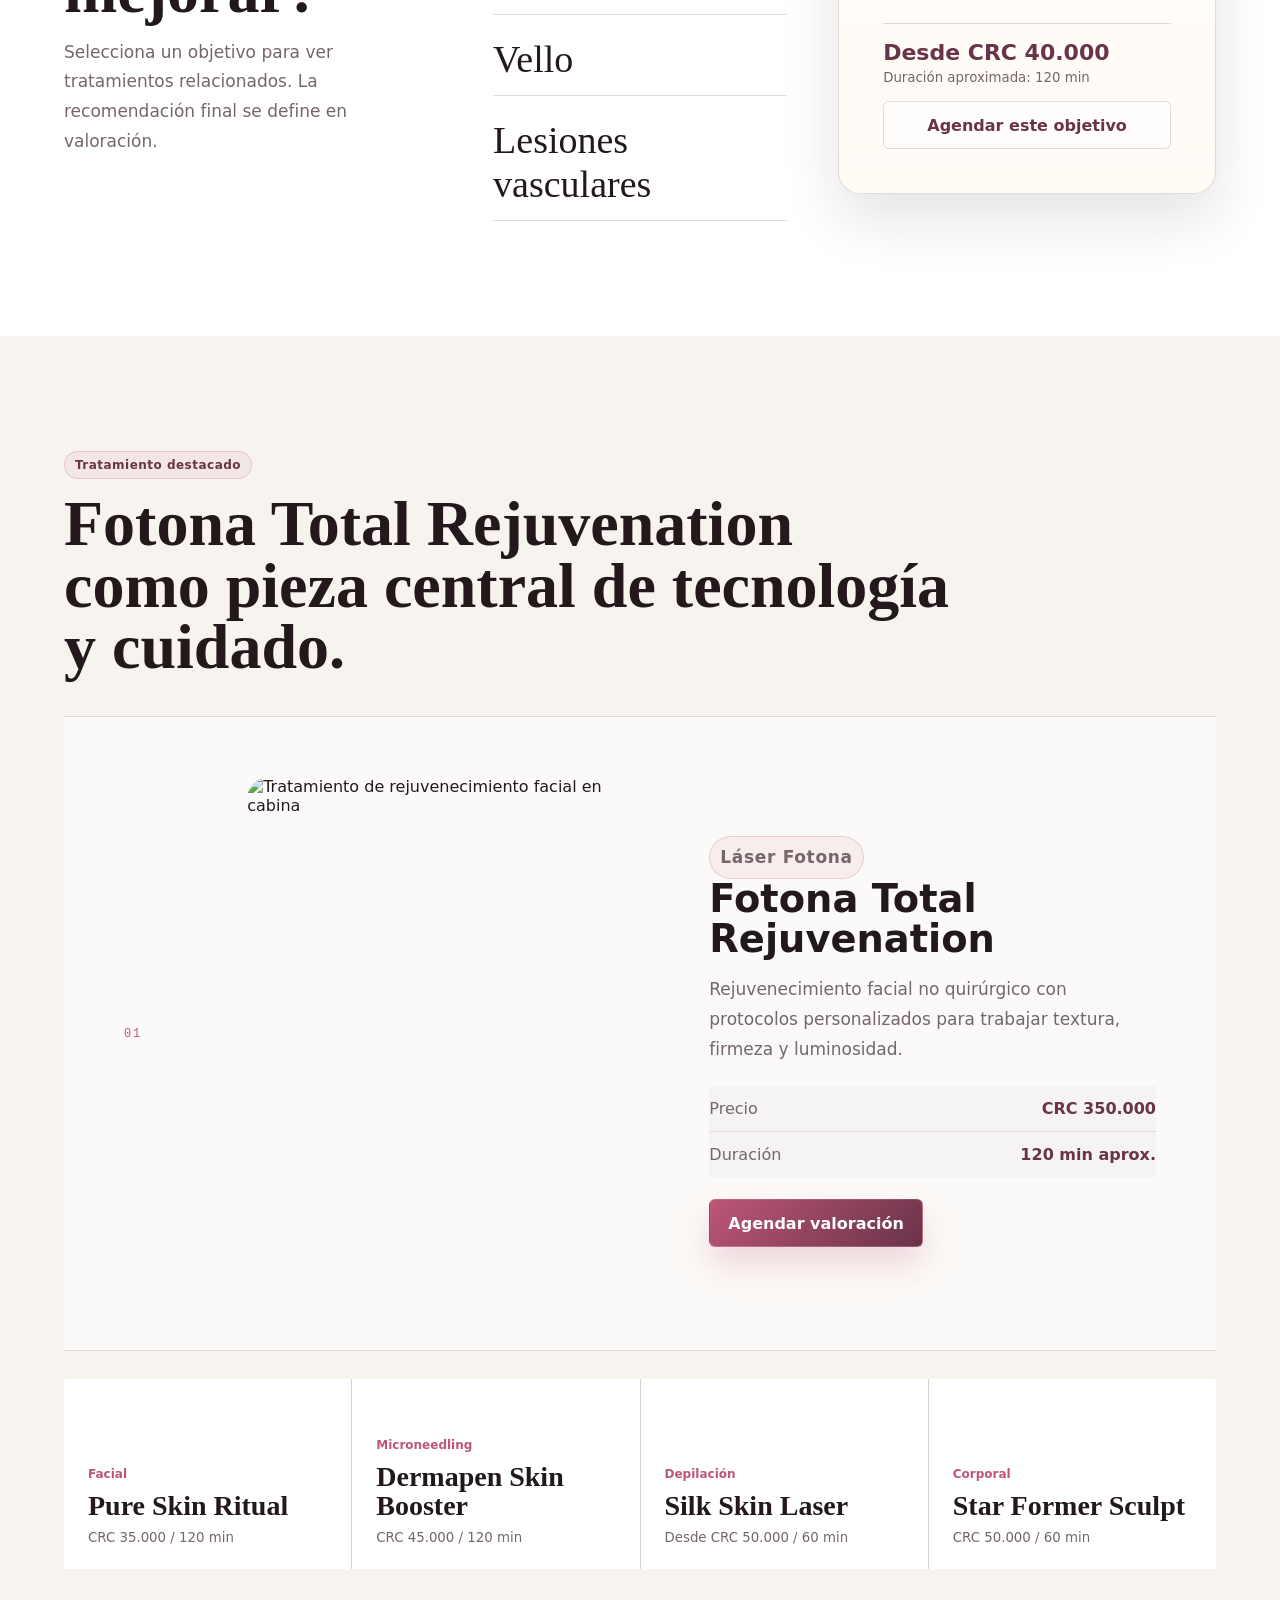
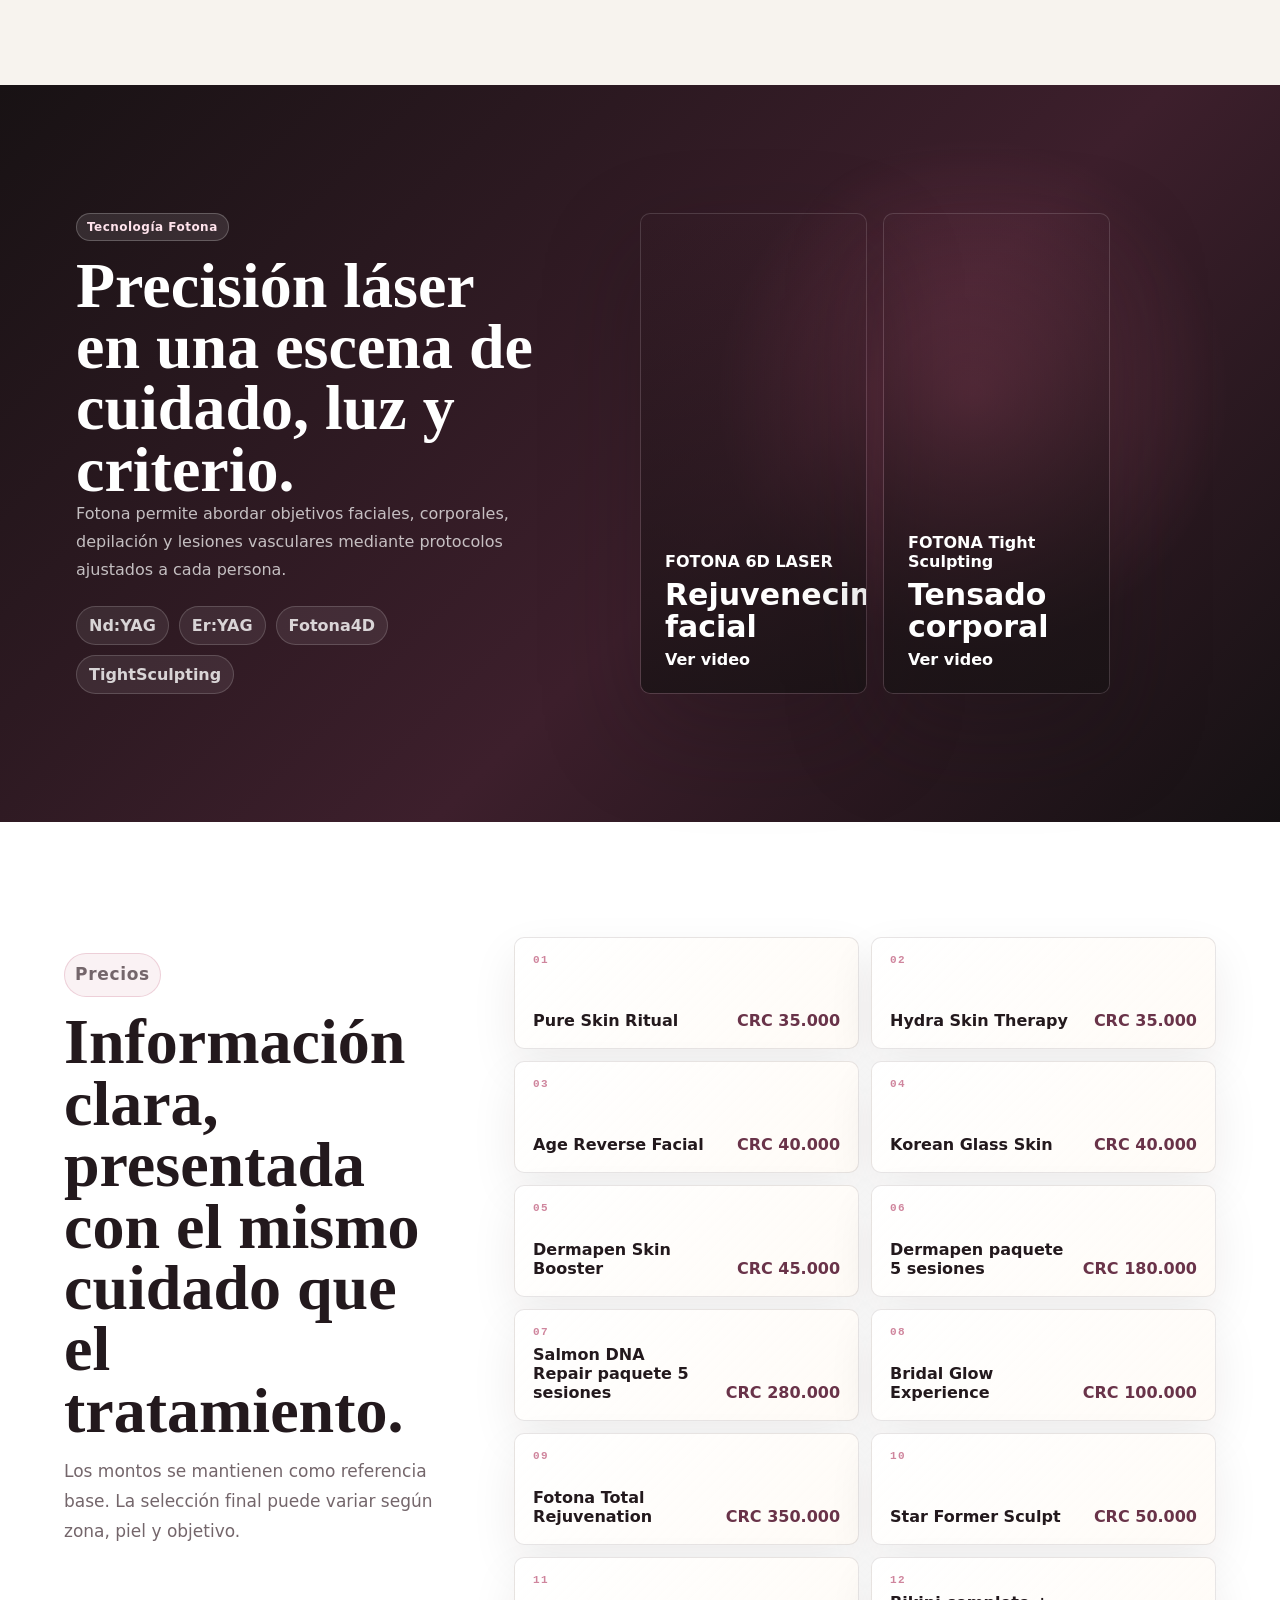
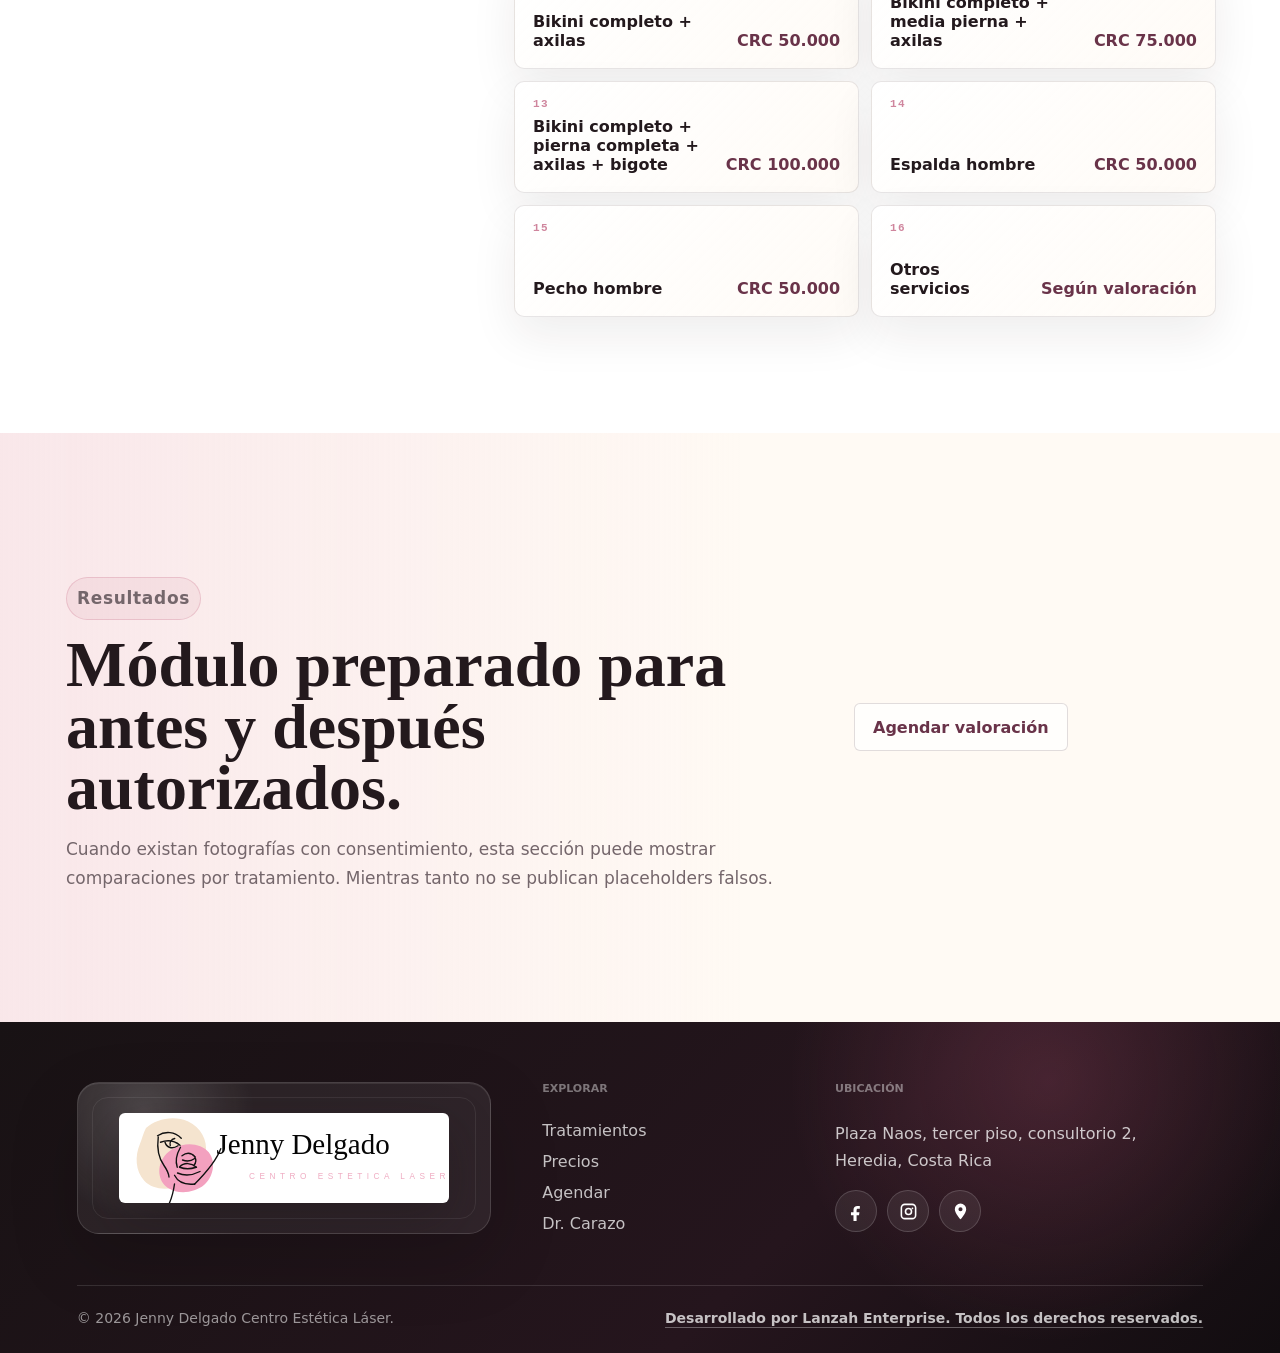
==== commit 787e7a19: "Remove Waze footer link" ====
--- a/index.html
+++ b/index.html
@@ -249,7 +249,6 @@
             <svg viewBox="0 0 24 24" aria-hidden="true"><path d="M12 2a7.2 7.2 0 0 1 7.2 7.2c0 5.2-7.2 12.8-7.2 12.8S4.8 14.4 4.8 9.2A7.2 7.2 0 0 1 12 2Zm0 4.6a2.6 2.6 0 1 0 0 5.2 2.6 2.6 0 0 0 0-5.2Z"/></svg>
           </a>
         </div>
-        <a class="footer-map-link" href="https://waze.com/ul?q=Plaza%20Naos%2C%20Tercer%20piso%2C%20consultorio%202%2C%20Heredia%2C%20Costa%20Rica&amp;navigate=yes" target="_blank" rel="noopener">Abrir en Waze</a>
       </div>
       <div class="footer-bottom">
         <small>&copy; 2026 Jenny Delgado Centro Estética Láser.</small>
--- a/styles.css
+++ b/styles.css
@@ -1154,12 +1154,6 @@
   fill: currentColor;
 }
 
-.footer-map-link {
-  margin-top: 2px;
-  color: rgba(255, 255, 255, .82);
-  font-weight: 760;
-}
-
 .footer-action {
   width: fit-content;
   border: 1px solid rgba(255, 255, 255, .16);
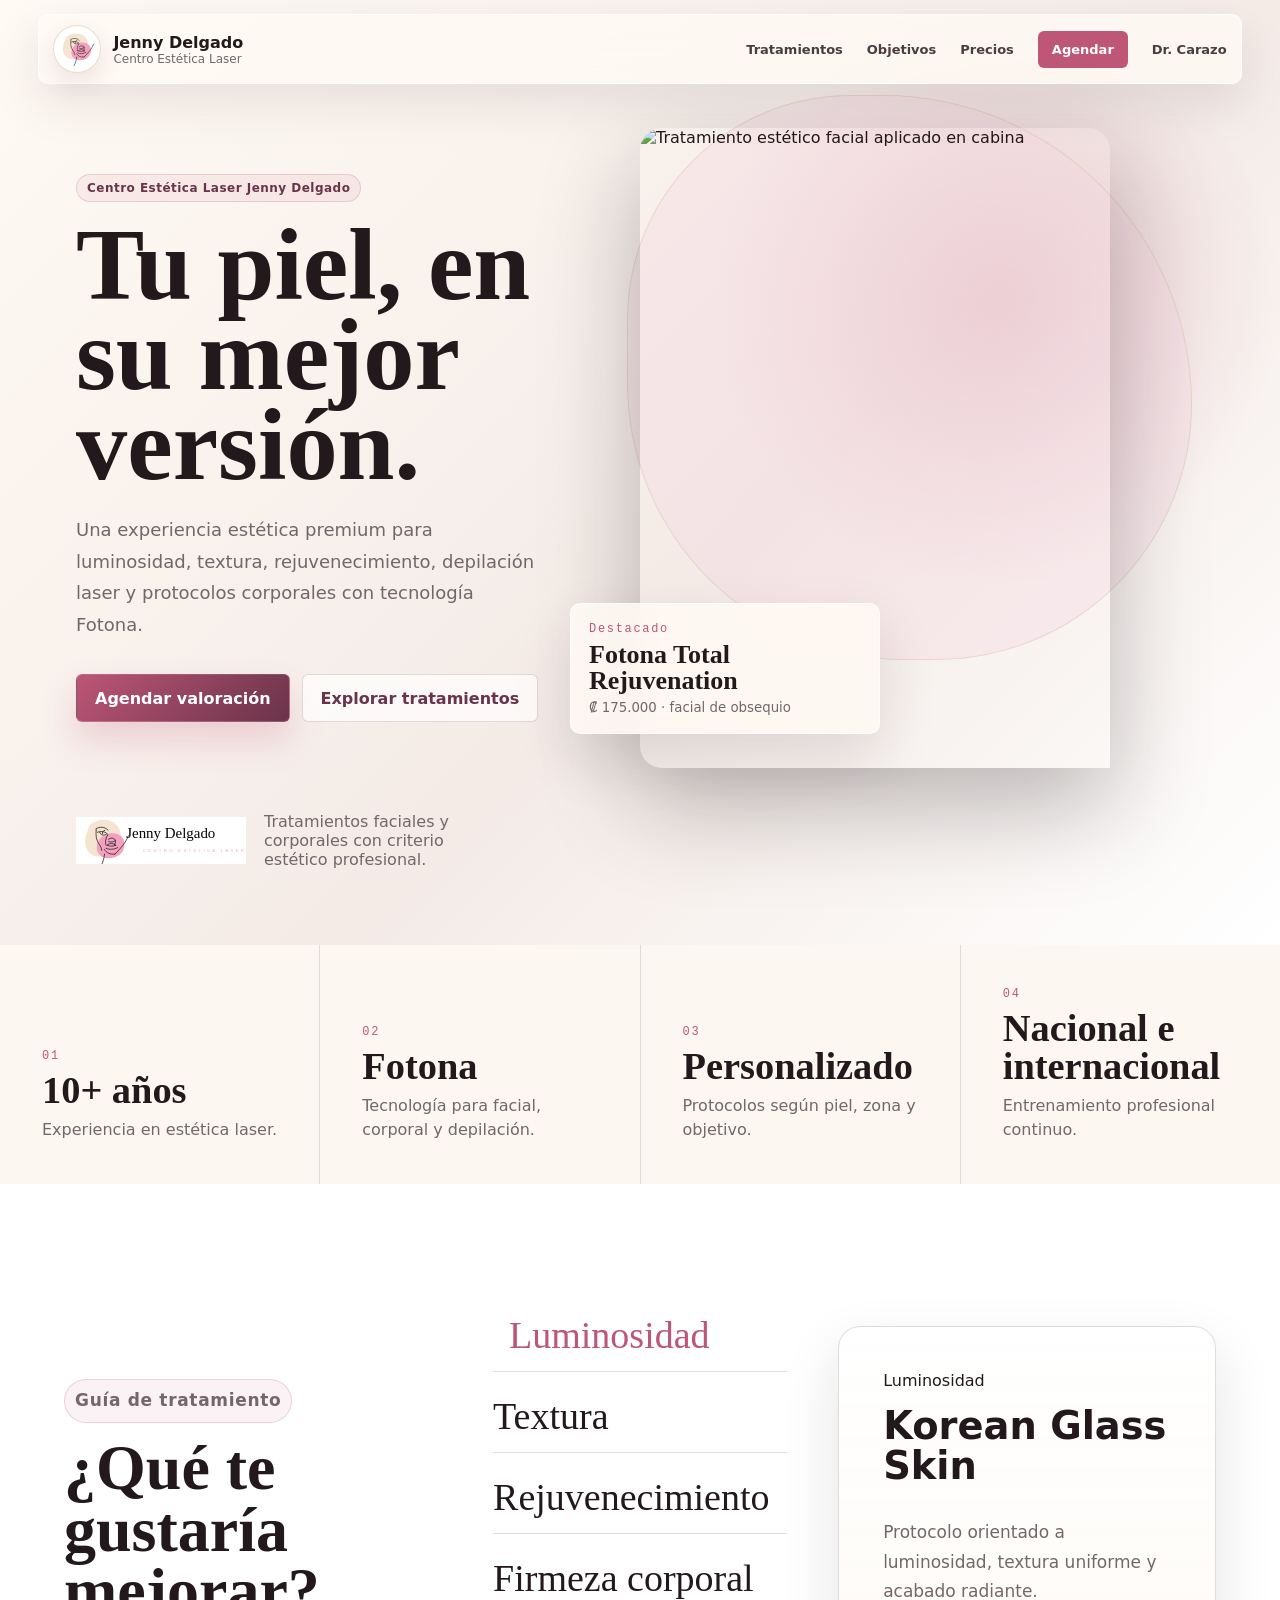
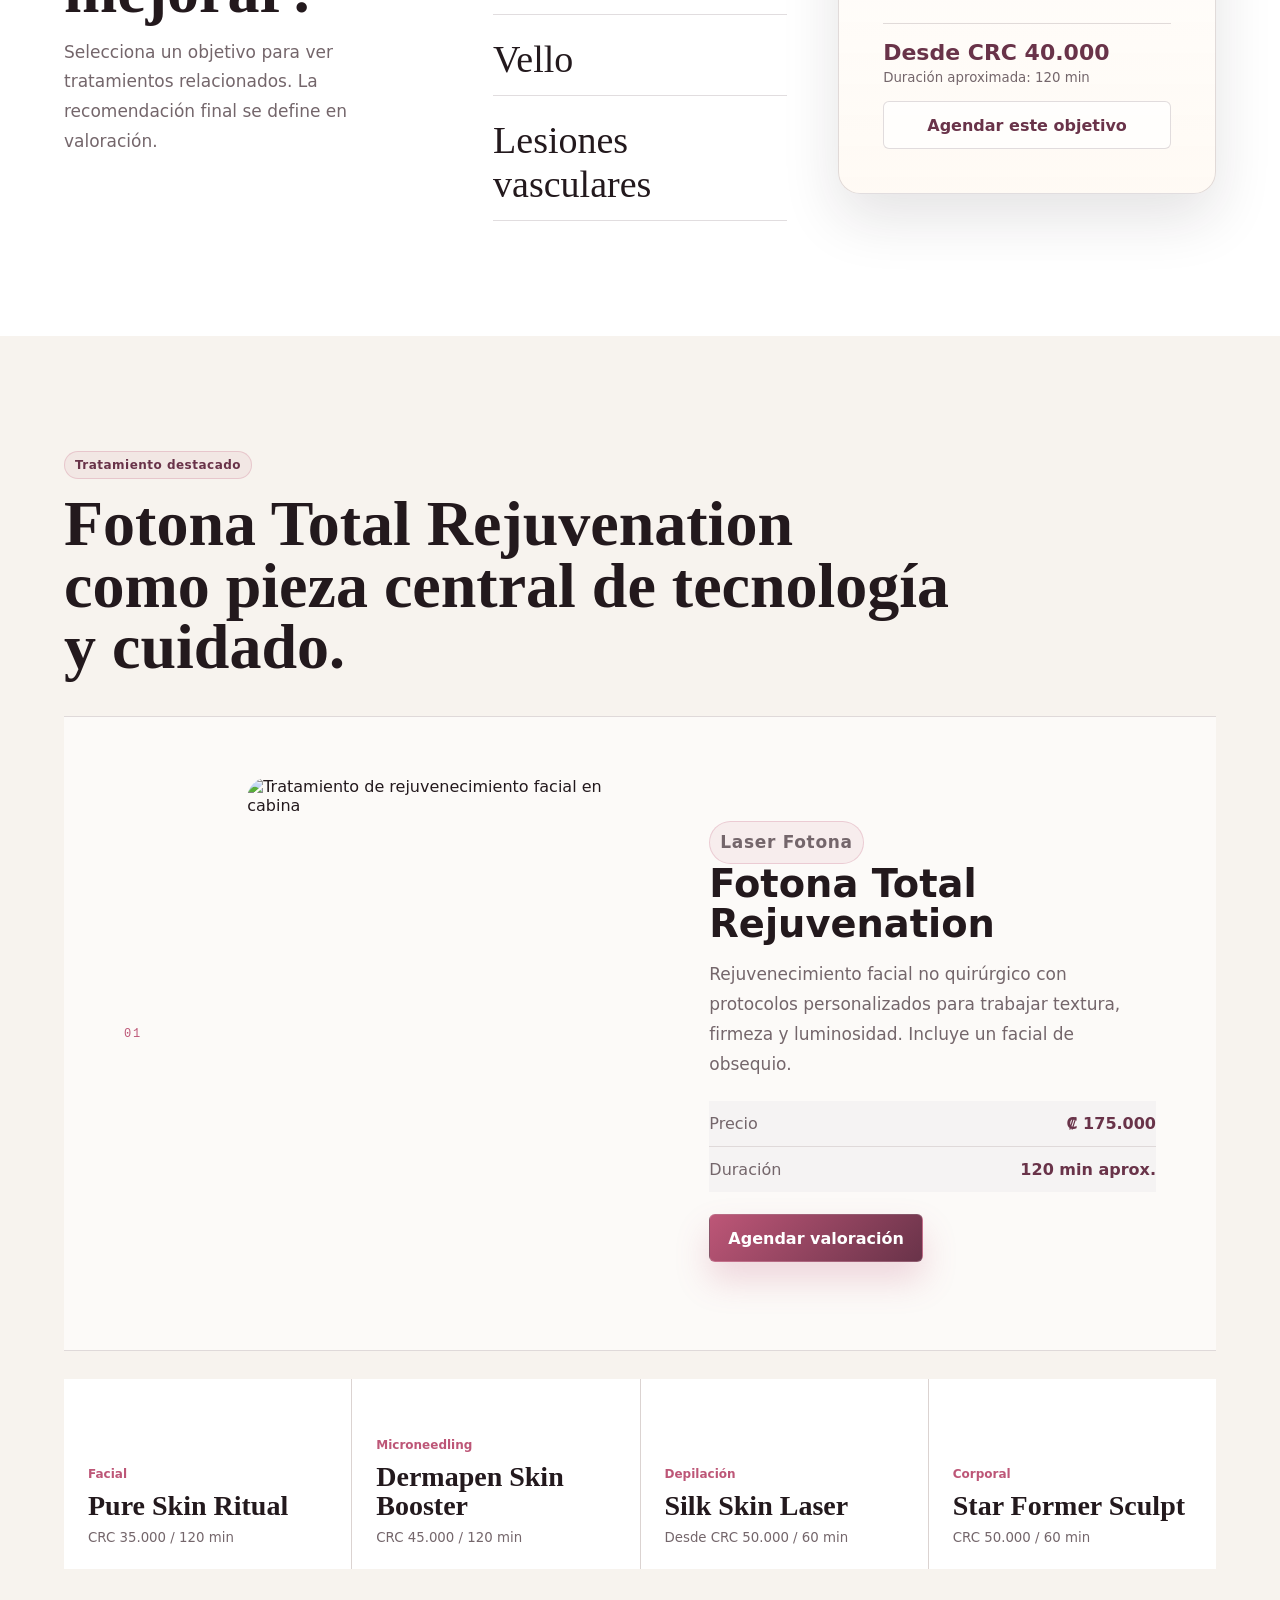
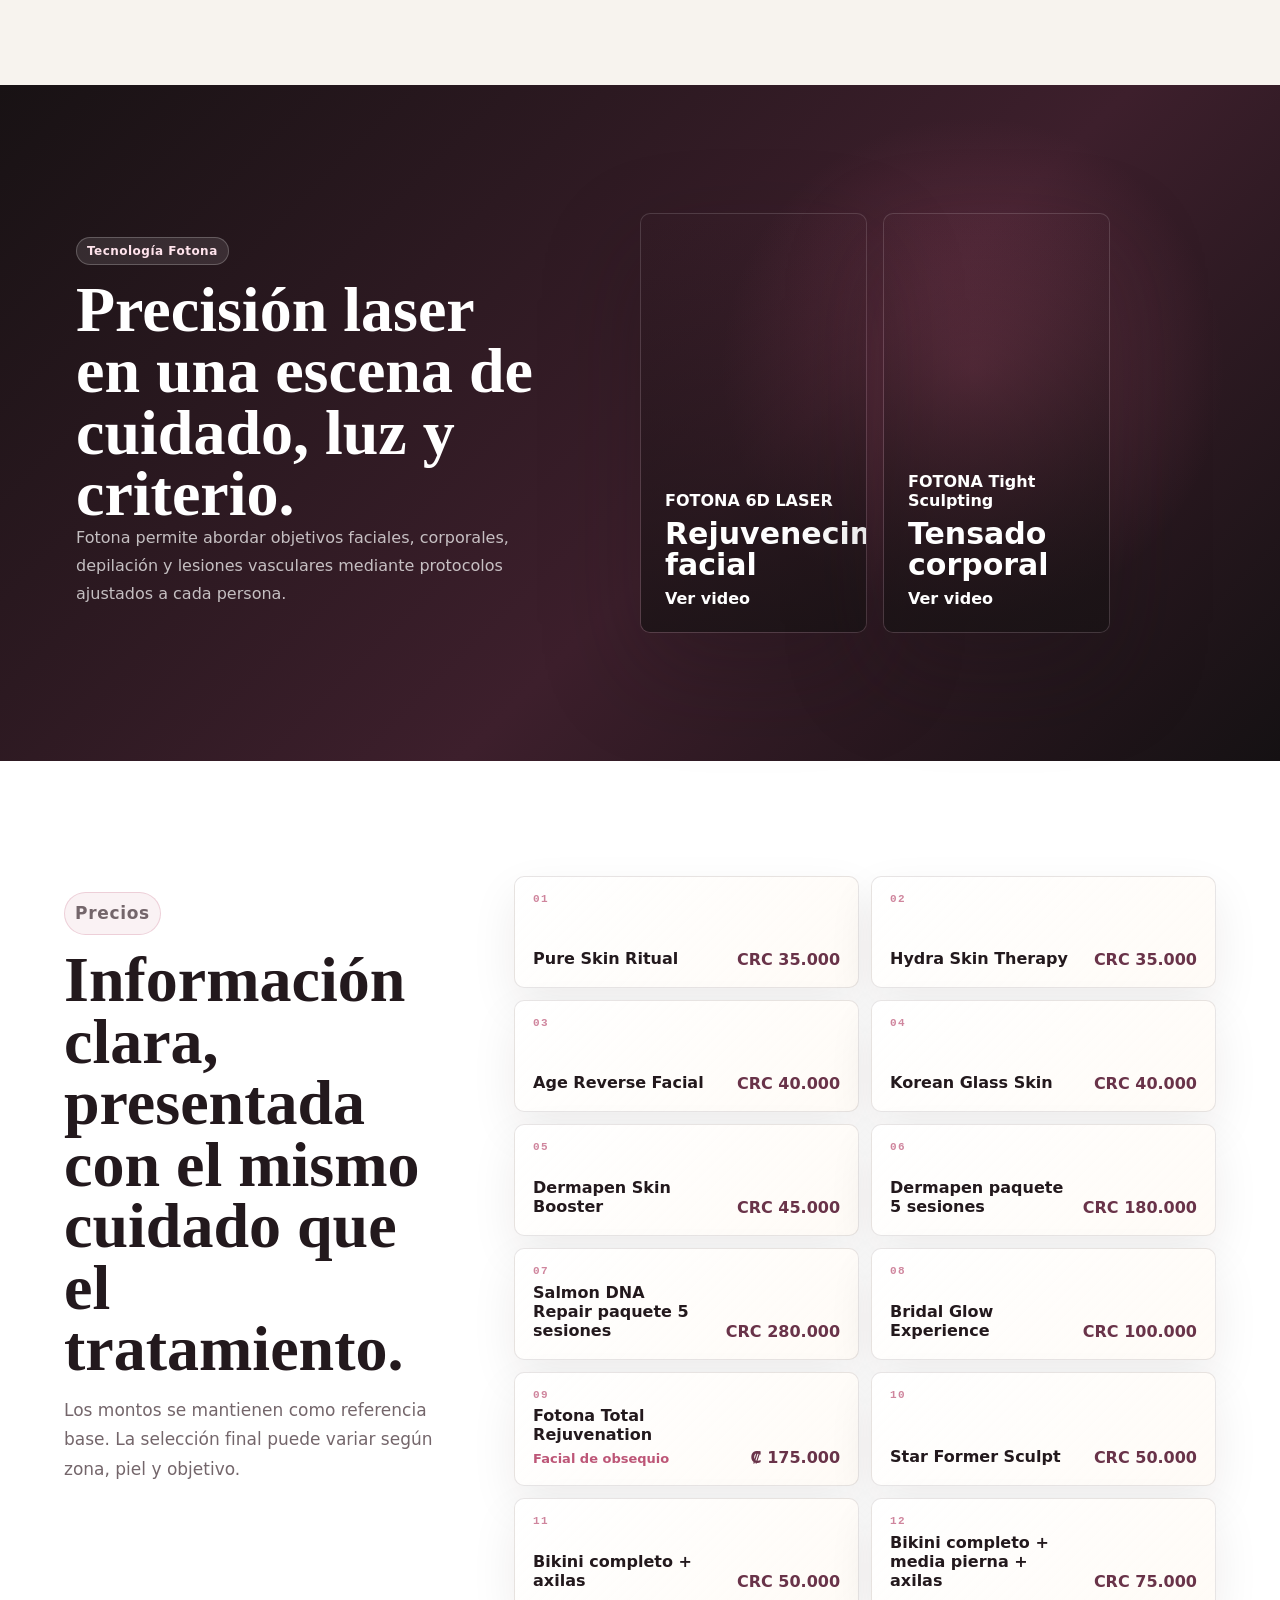
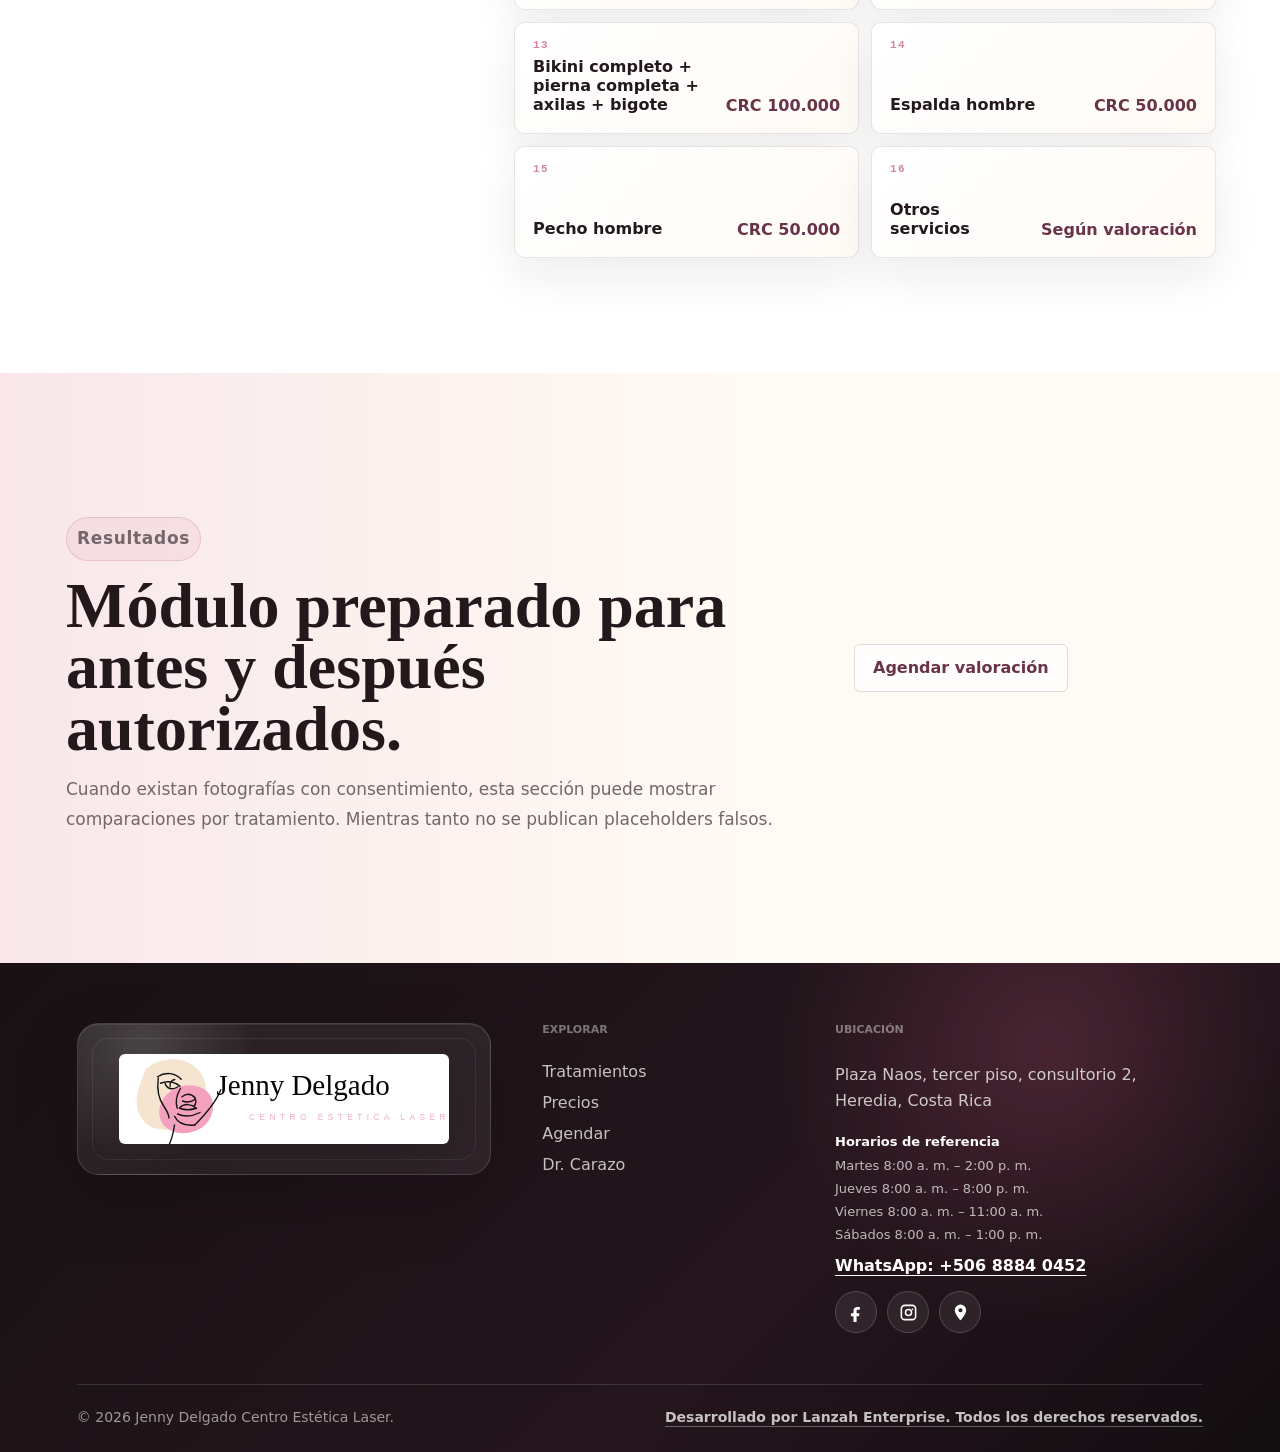
==== commit 43216d82: "Route aesthetics booking requests through WhatsApp" ====
--- a/index.html
+++ b/index.html
@@ -3,11 +3,11 @@
   <head>
     <meta charset="utf-8">
     <meta name="viewport" content="width=device-width, initial-scale=1">
-    <meta name="description" content="Jenny Delgado Centro Estética Láser: faciales, Fotona, depilación láser y tratamientos corporales con agenda propia.">
-    <title>Jenny Delgado | Centro Estética Láser</title>
+    <meta name="description" content="Jenny Delgado Centro Estética Laser: faciales, Fotona, depilación laser y tratamientos corporales. Solicita tu cita por WhatsApp.">
+    <title>Jenny Delgado | Centro Estética Laser</title>
     <link rel="preconnect" href="https://images.unsplash.com">
-    <link rel="stylesheet" href="styles.css?v=footer-location-1">
-    <script defer src="app.js?v=pricing-slow-1"></script>
+    <link rel="stylesheet" href="styles.css?v=whatsapp-booking-1">
+    <script defer src="app.js?v=whatsapp-booking-1"></script>
   </head>
   <body class="brand-jenny">
     <header class="site-header">
@@ -15,7 +15,7 @@
         <img class="brand-logo-mark" src="assets/logo-mark.svg" alt="">
         <span>
           <strong>Jenny Delgado</strong>
-          <small>Centro Estética Láser</small>
+          <small>Centro Estética Laser</small>
         </span>
       </a>
       <button class="mobile-menu-toggle" id="mobile-menu-toggle" type="button" aria-expanded="false" aria-controls="main-nav" aria-label="Abrir menú">
@@ -35,7 +35,7 @@
             <div>
               <img class="brand-logo-mark" src="assets/logo-mark.svg" alt="">
               <strong>Jenny Delgado</strong>
-              <small>Centro Estética Láser</small>
+              <small>Centro Estética Laser</small>
             </div>
             <button class="mobile-menu-close" type="button" data-close-menu aria-label="Cerrar menú">
               <span aria-hidden="true"></span>
@@ -45,17 +45,17 @@
           <a class="mobile-menu-cta" href="agenda.html" data-close-menu>
             <span>Citas</span>
             <strong>Agendar valoración</strong>
-            <small>Selecciona tratamiento, fecha y hora</small>
+            <small>Confirmación por WhatsApp</small>
           </a>
           <div class="mobile-menu-links">
             <a href="index.html" aria-current="page" data-close-menu><span>01</span><strong>Inicio</strong><small>Portada</small></a>
-            <a href="#tratamientos" data-close-menu><span>02</span><strong>Tratamientos</strong><small>Facial, láser y corporal</small></a>
+            <a href="#tratamientos" data-close-menu><span>02</span><strong>Tratamientos</strong><small>Facial, laser y corporal</small></a>
             <a href="#objetivos" data-close-menu><span>03</span><strong>Objetivos</strong><small>Buscar por necesidad</small></a>
             <a href="#precios" data-close-menu><span>04</span><strong>Precios</strong><small>Información clara</small></a>
             <a href="#resultados" data-close-menu><span>05</span><strong>Resultados</strong><small>Antes y después autorizados</small></a>
           </div>
           <div class="mobile-menu-secondary">
-            <a href="agenda.html" data-close-menu>Mi cuenta</a>
+            <a href="https://wa.me/50688840452" target="_blank" rel="noopener" data-close-menu>WhatsApp</a>
             <a href="https://dr-carazo-centro-laser.adminlanzah.workers.dev/" data-close-menu>Dr. Carazo</a>
           </div>
         </div>
@@ -65,9 +65,9 @@
     <main>
       <section class="beauty-hero">
         <div class="hero-copy reveal">
-          <p class="eyebrow">Centro Estética Láser Jenny Delgado</p>
+          <p class="eyebrow">Centro Estética Laser Jenny Delgado</p>
           <h1>Tu piel, en su mejor versión.</h1>
-          <p>Una experiencia estética premium para luminosidad, textura, rejuvenecimiento, depilación láser y protocolos corporales con tecnología Fotona.</p>
+          <p>Una experiencia estética premium para luminosidad, textura, rejuvenecimiento, depilación laser y protocolos corporales con tecnología Fotona.</p>
           <div class="hero-actions">
             <a class="button primary" href="agenda.html">Agendar valoración</a>
             <a class="button secondary" href="#tratamientos">Explorar tratamientos</a>
@@ -78,17 +78,17 @@
           <figcaption>
             <span>Destacado</span>
             <strong>Fotona Total Rejuvenation</strong>
-            <small>CRC 350.000 / según valoración</small>
+            <small>₡ 175.000 · facial de obsequio</small>
           </figcaption>
         </figure>
         <div class="hero-signature reveal">
-          <img src="assets/logo-horizontal.svg" alt="Jenny Delgado Centro Estética Láser">
+          <img src="assets/logo-horizontal.svg" alt="Jenny Delgado Centro Estética Laser">
           <span>Tratamientos faciales y corporales con criterio estético profesional.</span>
         </div>
       </section>
 
       <section class="beauty-authority" aria-label="Datos de confianza">
-        <article><span>01</span><strong>10+ años</strong><p>Experiencia en estética láser.</p></article>
+        <article><span>01</span><strong>10+ años</strong><p>Experiencia en estética laser.</p></article>
         <article><span>02</span><strong>Fotona</strong><p>Tecnología para facial, corporal y depilación.</p></article>
         <article><span>03</span><strong>Personalizado</strong><p>Protocolos según piel, zona y objetivo.</p></article>
         <article><span>04</span><strong>Nacional e internacional</strong><p>Entrenamiento profesional continuo.</p></article>
@@ -129,11 +129,11 @@
           <span class="editorial-number">01</span>
           <img src="https://images.unsplash.com/photo-1570172619644-dfd03ed5d881?auto=format&fit=crop&w=1200&q=82" alt="Tratamiento de rejuvenecimiento facial en cabina">
           <div>
-            <p class="eyebrow">Láser Fotona</p>
+            <p class="eyebrow">Laser Fotona</p>
             <h3>Fotona Total Rejuvenation</h3>
-            <p>Rejuvenecimiento facial no quirúrgico con protocolos personalizados para trabajar textura, firmeza y luminosidad.</p>
+            <p>Rejuvenecimiento facial no quirúrgico con protocolos personalizados para trabajar textura, firmeza y luminosidad. Incluye un facial de obsequio.</p>
             <dl>
-              <div><dt>Precio</dt><dd>CRC 350.000</dd></div>
+              <div><dt>Precio</dt><dd>₡ 175.000</dd></div>
               <div><dt>Duración</dt><dd>120 min aprox.</dd></div>
             </dl>
             <a class="button primary" href="agenda.html">Agendar valoración</a>
@@ -150,14 +150,8 @@
       <section class="beauty-tech">
         <div class="tech-copy reveal">
           <p class="eyebrow">Tecnología Fotona</p>
-          <h2>Precisión láser en una escena de cuidado, luz y criterio.</h2>
+          <h2>Precisión laser en una escena de cuidado, luz y criterio.</h2>
           <p>Fotona permite abordar objetivos faciales, corporales, depilación y lesiones vasculares mediante protocolos ajustados a cada persona.</p>
-          <div class="tech-tabs">
-            <span>Nd:YAG</span>
-            <span>Er:YAG</span>
-            <span>Fotona4D</span>
-            <span>TightSculpting</span>
-          </div>
         </div>
         <div class="tech-video-grid reveal">
           <button class="poster-card facial" type="button" data-video="lCJZp9oesEg" data-title="Rejuvenecimiento facial Fotona">
@@ -188,7 +182,7 @@
           <article><strong>Dermapen paquete 5 sesiones</strong><span>CRC 180.000</span></article>
           <article><strong>Salmon DNA Repair paquete 5 sesiones</strong><span>CRC 280.000</span></article>
           <article><strong>Bridal Glow Experience</strong><span>CRC 100.000</span></article>
-          <article><strong>Fotona Total Rejuvenation</strong><span>CRC 350.000</span></article>
+          <article><strong>Fotona Total Rejuvenation <small>Facial de obsequio</small></strong><span>₡ 175.000</span></article>
           <article><strong>Star Former Sculpt</strong><span>CRC 50.000</span></article>
           <article><strong>Bikini completo + axilas</strong><span>CRC 50.000</span></article>
           <article><strong>Bikini completo + media pierna + axilas</strong><span>CRC 75.000</span></article>
@@ -211,7 +205,7 @@
 
     <div class="mobile-bottom-bar" aria-label="Acciones rápidas">
       <a href="agenda.html"><span>Agendar</span><strong>Valoración</strong></a>
-      <a href="agenda.html"><span>Mi cuenta</span><strong>Acceso</strong></a>
+      <a href="https://wa.me/50688840452" target="_blank" rel="noopener"><span>WhatsApp</span><strong>Consultar</strong></a>
     </div>
 
     <div class="video-modal" id="video-modal" hidden>
@@ -226,7 +220,7 @@
 
     <footer class="brand-footer">
       <div class="footer-logo-panel footer-logo-primary">
-        <img src="assets/logo-horizontal.svg" alt="Jenny Delgado Centro Estética Láser">
+        <img src="assets/logo-horizontal.svg" alt="Jenny Delgado Centro Estética Laser">
       </div>
       <nav class="footer-links" aria-label="Navegación secundaria">
         <span>Explorar</span>
@@ -238,6 +232,14 @@
       <div class="footer-contact">
         <span>Ubicación</span>
         <address>Plaza Naos, tercer piso, consultorio 2, Heredia, Costa Rica</address>
+        <div class="footer-hours">
+          <strong>Horarios de referencia</strong>
+          <small>Martes 8:00 a. m. – 2:00 p. m.</small>
+          <small>Jueves 8:00 a. m. – 8:00 p. m.</small>
+          <small>Viernes 8:00 a. m. – 11:00 a. m.</small>
+          <small>Sábados 8:00 a. m. – 1:00 p. m.</small>
+        </div>
+        <a class="footer-whatsapp" href="https://wa.me/50688840452" target="_blank" rel="noopener">WhatsApp: +506 8884 0452</a>
         <div class="footer-socials" aria-label="Enlaces sociales y ubicación">
           <a class="social-link" href="https://www.facebook.com/" target="_blank" rel="noopener" aria-label="Facebook de Jenny Delgado">
             <svg viewBox="0 0 24 24" aria-hidden="true"><path d="M14 8.5h2.2V5.1c-.4-.1-1.6-.2-3-.2-3 0-5 1.8-5 5.1v2.9H5v3.8h3.2V24h3.9v-7.3h3.1l.5-3.8h-3.6v-2.5c0-1.1.3-1.9 1.9-1.9Z"/></svg>
@@ -251,7 +253,7 @@
         </div>
       </div>
       <div class="footer-bottom">
-        <small>&copy; 2026 Jenny Delgado Centro Estética Láser.</small>
+        <small>&copy; 2026 Jenny Delgado Centro Estética Laser.</small>
         <a class="developer-credit" href="https://lanzahcr.com" target="_blank" rel="noopener">Desarrollado por Lanzah Enterprise. Todos los derechos reservados.</a>
       </div>
     </footer>
--- a/styles.css
+++ b/styles.css
@@ -618,22 +618,6 @@
   line-height: 1.75;
 }
 
-.tech-tabs {
-  display: flex;
-  flex-wrap: wrap;
-  gap: 10px;
-  margin-top: 22px;
-}
-
-.tech-tabs span {
-  border: 1px solid rgba(255, 255, 255, .16);
-  border-radius: 999px;
-  padding: 9px 12px;
-  color: rgba(255, 255, 255, .8);
-  background: rgba(255, 255, 255, .08);
-  font-weight: 780;
-}
-
 .tech-video-grid {
   grid-column: 8 / span 5;
   display: grid;
@@ -2115,3 +2099,156 @@
     display: grid;
   }
 }
+
+.booking-page .booking-hero {
+  min-height: 360px;
+  padding-bottom: 52px;
+}
+
+.booking-page .booking-app {
+  padding-top: 54px;
+}
+
+.booking-form-heading {
+  display: grid;
+  gap: 10px;
+}
+
+.booking-form-heading h2 {
+  font-size: clamp(32px, 4vw, 48px);
+}
+
+.booking-form-heading > p:last-child,
+.booking-disclaimer {
+  margin: 0;
+  color: var(--muted);
+  line-height: 1.6;
+}
+
+.booking-card label em {
+  color: var(--rose);
+  font-style: normal;
+}
+
+.booking-card .form-grid-wide {
+  grid-column: 1 / -1;
+}
+
+.booking-card textarea {
+  width: 100%;
+  min-height: 108px;
+  resize: vertical;
+  border: 1px solid var(--line);
+  border-radius: var(--radius-sm);
+  padding: 12px;
+  color: var(--ink);
+  background: rgba(255, 255, 255, .88);
+  font: inherit;
+  outline: none;
+}
+
+.booking-card textarea:focus {
+  border-color: rgba(189, 86, 119, .56);
+  box-shadow: 0 0 0 4px rgba(189, 86, 119, .1);
+}
+
+.booking-page .booking-submit {
+  display: inline-flex;
+}
+
+.booking-summary .opening-hours {
+  display: grid;
+  gap: 0;
+  margin: 0;
+}
+
+.booking-summary .opening-hours div {
+  display: flex;
+  align-items: baseline;
+  justify-content: space-between;
+  gap: 12px;
+  border-bottom: 1px solid var(--line);
+  padding: 13px 0;
+}
+
+.booking-summary .opening-hours dt {
+  color: var(--ink);
+  font-size: 14px;
+}
+
+.booking-summary .opening-hours dd {
+  font-size: 14px;
+  font-weight: 750;
+  text-align: right;
+}
+
+.booking-whatsapp-link {
+  width: fit-content;
+  color: var(--mulberry);
+  font-weight: 850;
+  text-decoration: underline;
+  text-underline-offset: 4px;
+}
+
+.price-grid strong small {
+  display: block;
+  margin-top: 7px;
+  color: var(--rose);
+  font-family: var(--font-body);
+  font-size: 13px;
+  font-weight: 800;
+}
+
+.footer-hours {
+  display: grid;
+  gap: 5px;
+  margin-top: 7px;
+}
+
+.footer-hours strong {
+  color: var(--white);
+  font-family: var(--font-body);
+  font-size: 13px;
+  font-weight: 800;
+  line-height: 1.4;
+}
+
+.footer-hours small {
+  color: rgba(255, 255, 255, .7);
+  font-size: 13px;
+  line-height: 1.4;
+}
+
+.brand-footer .footer-whatsapp {
+  color: var(--white);
+  font-weight: 800;
+  text-decoration: underline;
+  text-underline-offset: 4px;
+}
+
+@media (max-width: 760px) {
+  .booking-page .booking-hero {
+    min-height: 0;
+    padding-bottom: 38px;
+  }
+
+  .booking-page .booking-app {
+    padding-top: 32px;
+  }
+
+  .booking-page .booking-card {
+    display: grid;
+  }
+
+  .booking-page .booking-summary {
+    order: 0;
+  }
+
+  .booking-summary .opening-hours {
+    grid-template-columns: 1fr;
+  }
+
+  .booking-form-heading h2 {
+    font-size: 30px;
+  }
+}
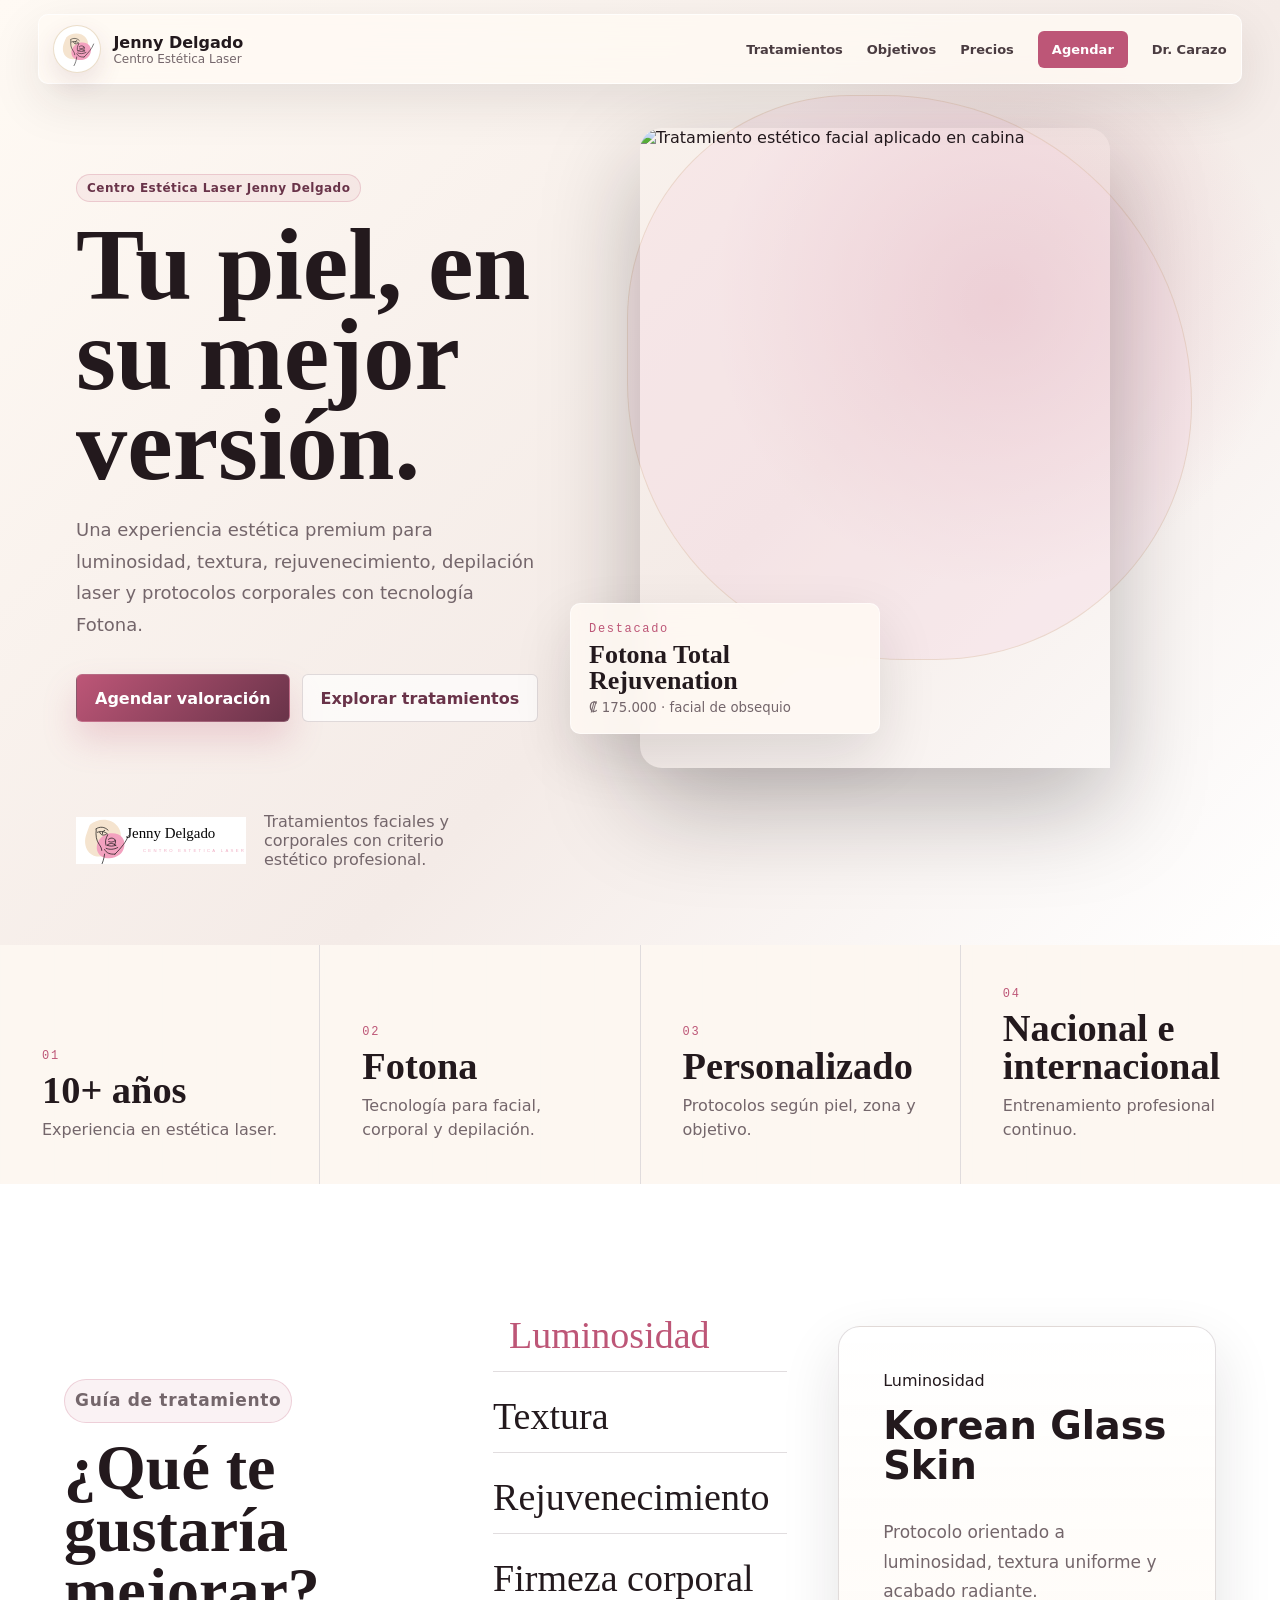
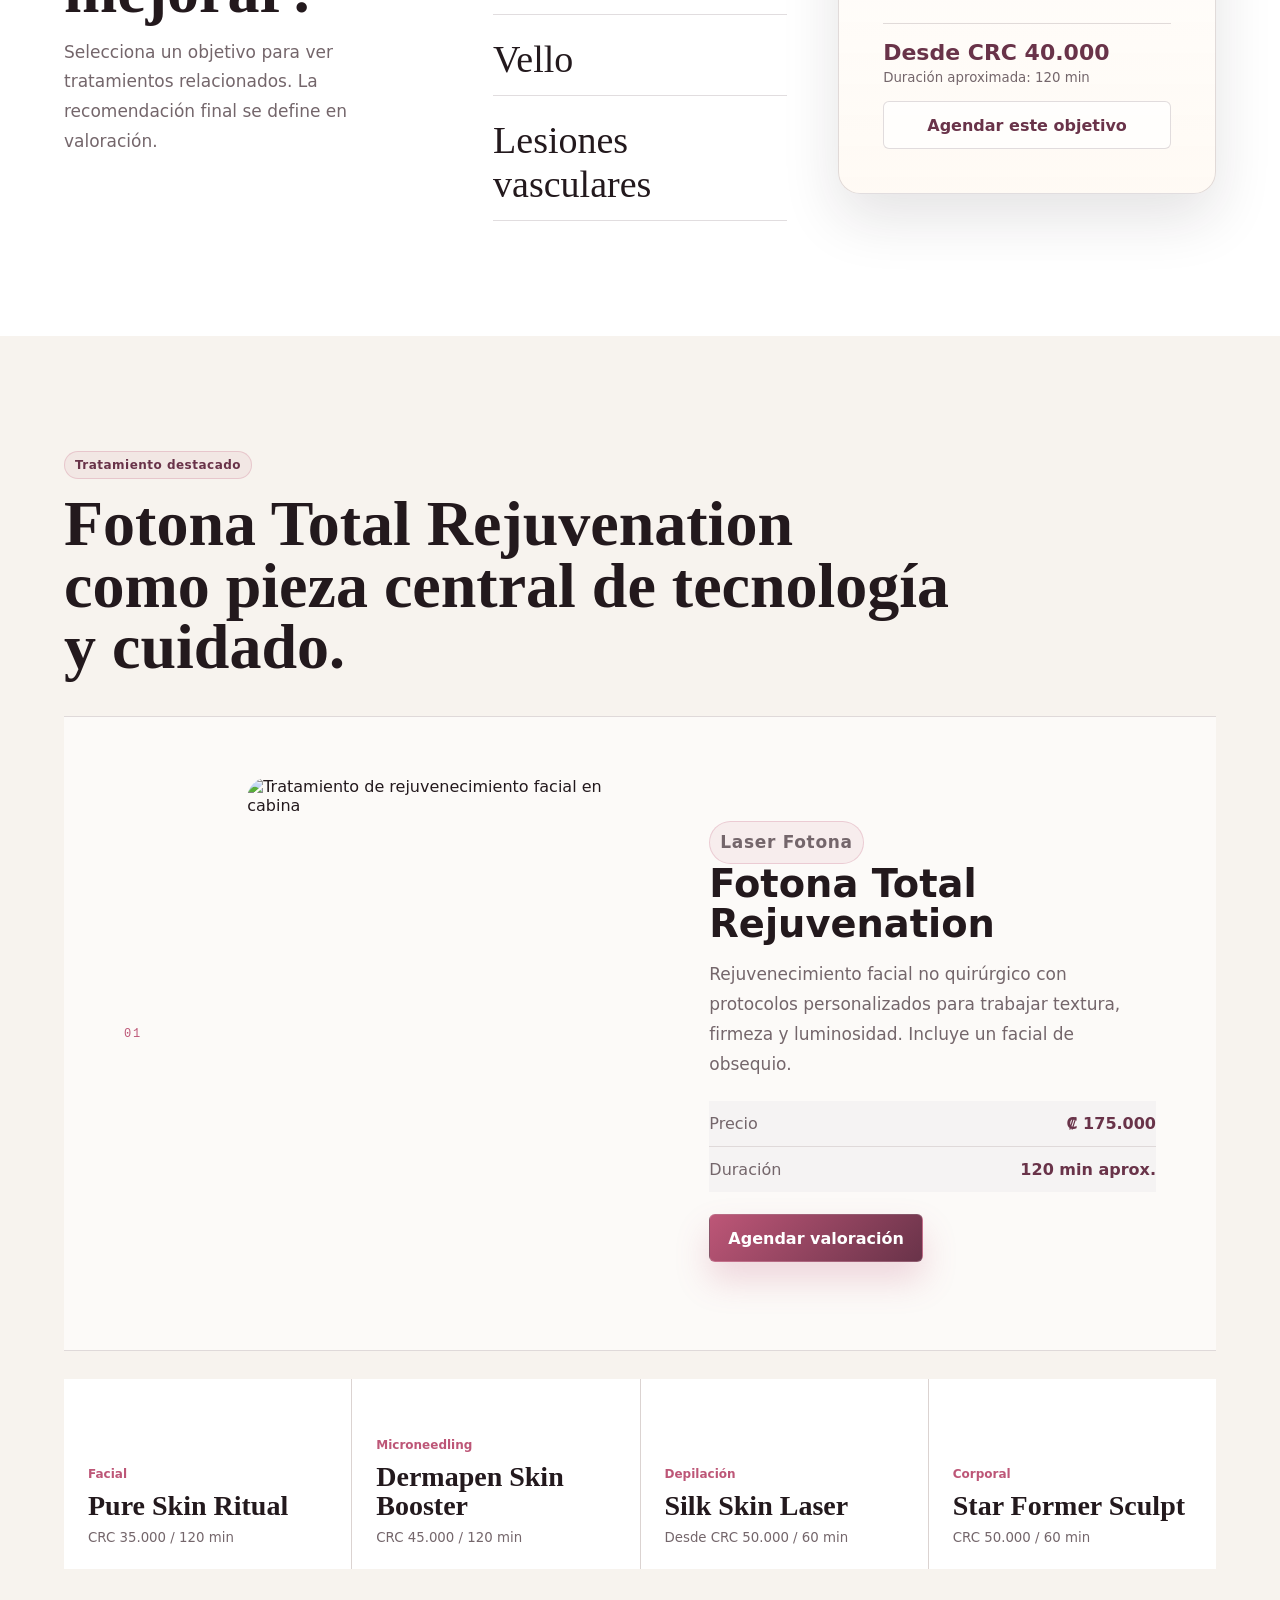
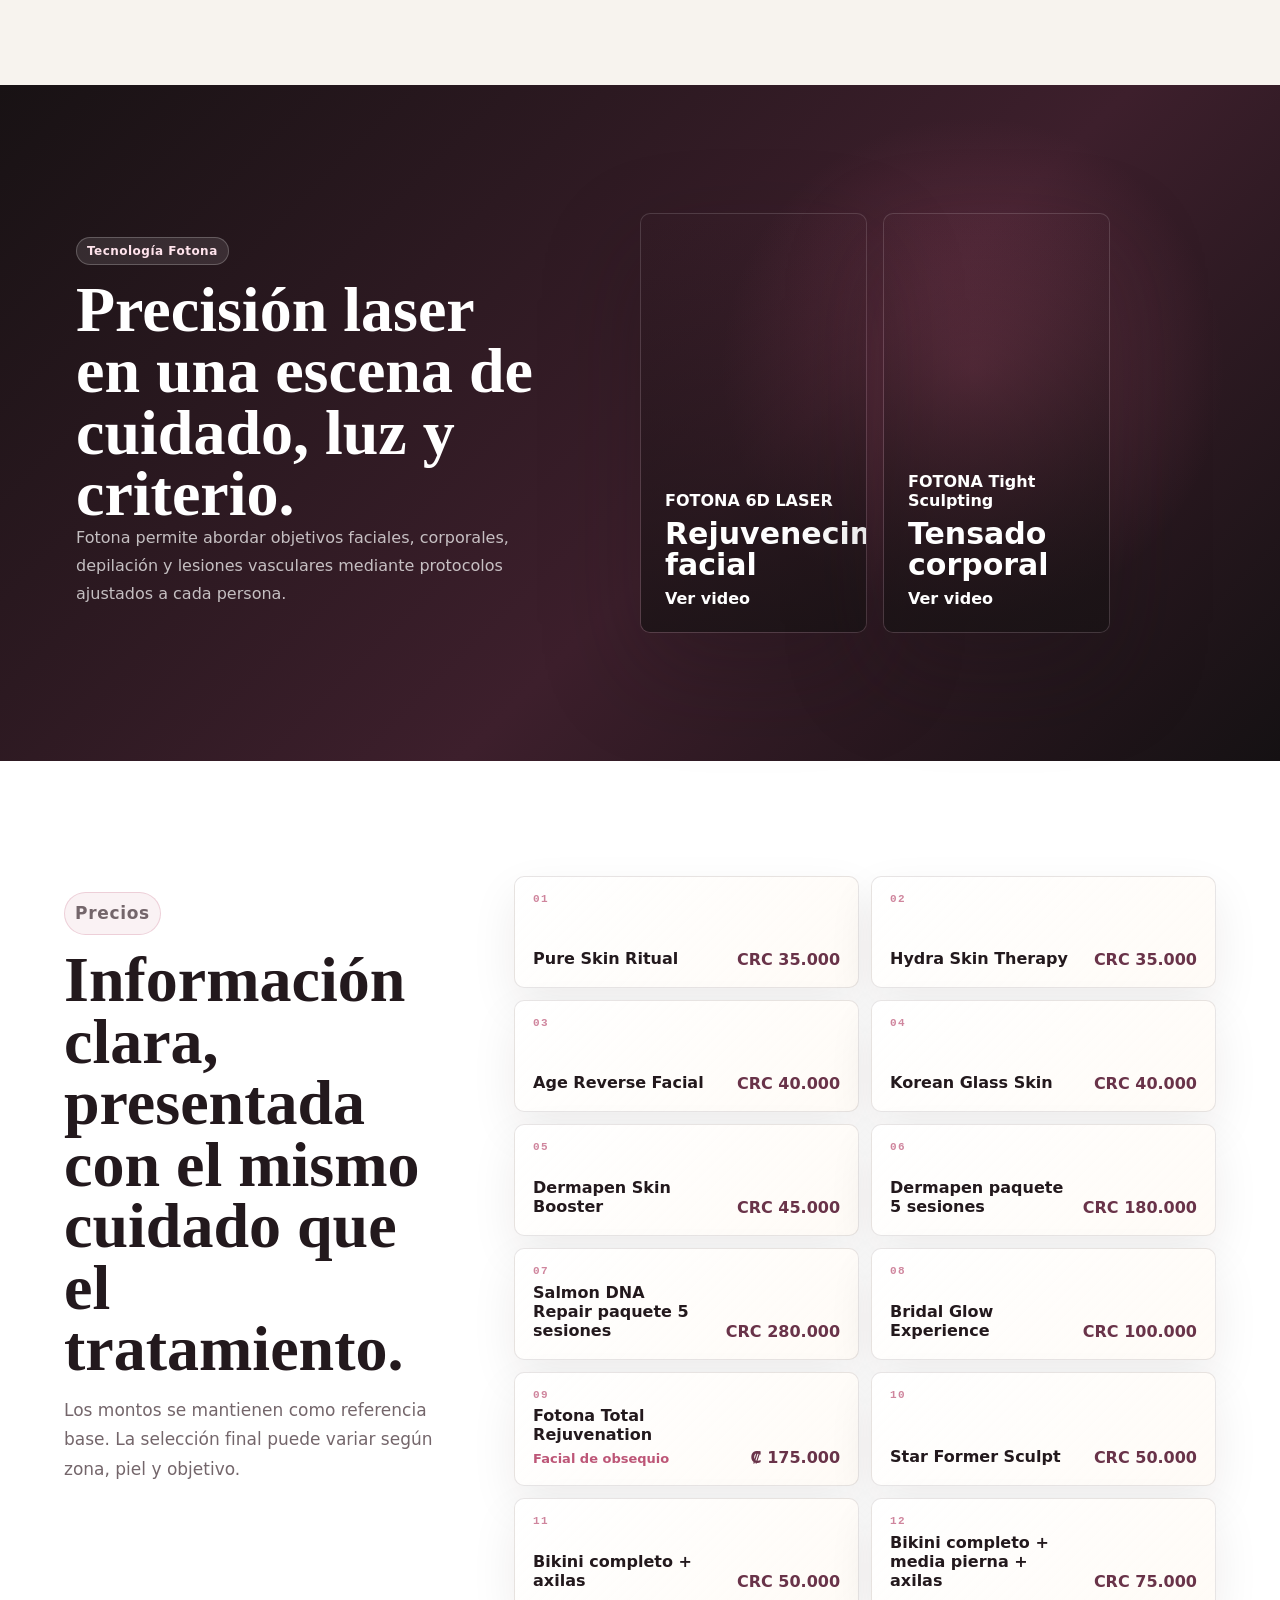
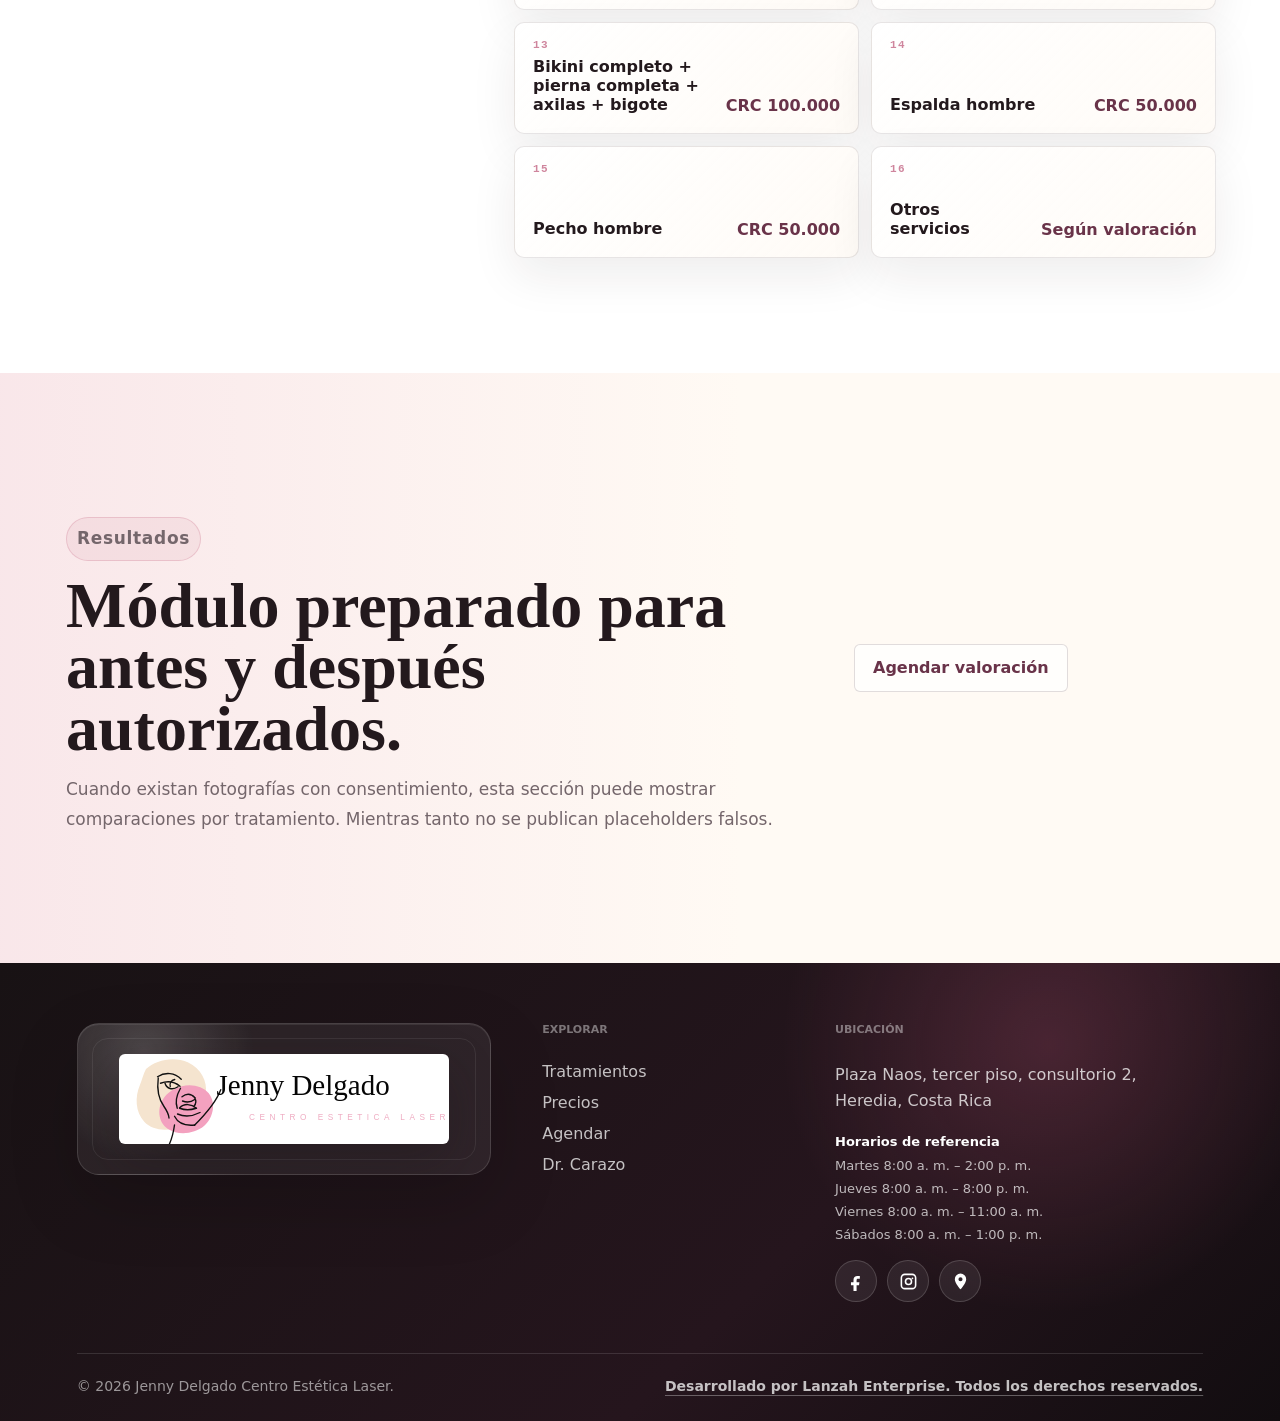
==== commit 69b85079: "Add preferred booking time and price estimate" ====
--- a/index.html
+++ b/index.html
@@ -6,8 +6,8 @@
     <meta name="description" content="Jenny Delgado Centro Estética Laser: faciales, Fotona, depilación laser y tratamientos corporales. Solicita tu cita por WhatsApp.">
     <title>Jenny Delgado | Centro Estética Laser</title>
     <link rel="preconnect" href="https://images.unsplash.com">
-    <link rel="stylesheet" href="styles.css?v=whatsapp-booking-1">
-    <script defer src="app.js?v=whatsapp-booking-1"></script>
+    <link rel="stylesheet" href="styles.css?v=booking-preference-1">
+    <script defer src="app.js?v=booking-preference-1"></script>
   </head>
   <body class="brand-jenny">
     <header class="site-header">
@@ -55,7 +55,6 @@
             <a href="#resultados" data-close-menu><span>05</span><strong>Resultados</strong><small>Antes y después autorizados</small></a>
           </div>
           <div class="mobile-menu-secondary">
-            <a href="https://wa.me/50688840452" target="_blank" rel="noopener" data-close-menu>WhatsApp</a>
             <a href="https://dr-carazo-centro-laser.adminlanzah.workers.dev/" data-close-menu>Dr. Carazo</a>
           </div>
         </div>
@@ -205,7 +204,6 @@
 
     <div class="mobile-bottom-bar" aria-label="Acciones rápidas">
       <a href="agenda.html"><span>Agendar</span><strong>Valoración</strong></a>
-      <a href="https://wa.me/50688840452" target="_blank" rel="noopener"><span>WhatsApp</span><strong>Consultar</strong></a>
     </div>
 
     <div class="video-modal" id="video-modal" hidden>
@@ -239,7 +237,6 @@
           <small>Viernes 8:00 a. m. – 11:00 a. m.</small>
           <small>Sábados 8:00 a. m. – 1:00 p. m.</small>
         </div>
-        <a class="footer-whatsapp" href="https://wa.me/50688840452" target="_blank" rel="noopener">WhatsApp: +506 8884 0452</a>
         <div class="footer-socials" aria-label="Enlaces sociales y ubicación">
           <a class="social-link" href="https://www.facebook.com/" target="_blank" rel="noopener" aria-label="Facebook de Jenny Delgado">
             <svg viewBox="0 0 24 24" aria-hidden="true"><path d="M14 8.5h2.2V5.1c-.4-.1-1.6-.2-3-.2-3 0-5 1.8-5 5.1v2.9H5v3.8h3.2V24h3.9v-7.3h3.1l.5-3.8h-3.6v-2.5c0-1.1.3-1.9 1.9-1.9Z"/></svg>
--- a/styles.css
+++ b/styles.css
@@ -1584,7 +1584,7 @@
     bottom: max(10px, env(safe-area-inset-bottom));
     z-index: 75;
     display: grid;
-    grid-template-columns: 1fr 1fr;
+    grid-template-columns: 1fr;
     gap: 8px;
     border: 1px solid rgba(255, 255, 255, .72);
     border-radius: 20px;
@@ -1609,12 +1609,6 @@
     color: var(--white);
     background: linear-gradient(135deg, var(--rose), var(--mulberry));
     box-shadow: 0 16px 34px rgba(189, 86, 119, .22);
-  }
-
-  .mobile-bottom-bar a:last-child {
-    color: var(--mulberry);
-    background: rgba(255, 255, 255, .82);
-    box-shadow: none;
   }
 
   .mobile-bottom-bar span {
@@ -2132,6 +2126,166 @@
 
 .booking-card .form-grid-wide {
   grid-column: 1 / -1;
+}
+
+.booking-card label .booking-select-shell {
+  position: relative;
+  display: block;
+  color: var(--ink);
+}
+
+.booking-select-shell::after {
+  position: absolute;
+  top: 50%;
+  right: 19px;
+  width: 9px;
+  height: 9px;
+  border-right: 2px solid var(--mulberry);
+  border-bottom: 2px solid var(--mulberry);
+  content: "";
+  pointer-events: none;
+  transform: translateY(-70%) rotate(45deg);
+}
+
+.booking-card .booking-select-shell select {
+  width: 100%;
+  min-height: 56px;
+  appearance: none;
+  border: 1px solid rgba(189, 86, 119, .25);
+  border-radius: var(--radius-sm);
+  padding: 13px 46px 13px 16px;
+  color: var(--ink);
+  background: linear-gradient(110deg, #fff, #fff8fa);
+  box-shadow: 0 8px 24px rgba(105, 51, 73, .07);
+  cursor: pointer;
+  font: inherit;
+  font-size: 15px;
+  font-weight: 750;
+}
+
+.booking-card .booking-select-shell select:invalid {
+  color: var(--muted);
+}
+
+.booking-card .booking-select-shell select option {
+  color: var(--ink);
+  background: #fff8fa;
+  font-size: 15px;
+}
+
+.booking-estimate {
+  display: grid;
+  gap: 5px;
+  border-block: 1px solid rgba(189, 86, 119, .15);
+  padding: 17px 0;
+}
+
+.booking-estimate > span {
+  color: var(--rose);
+  font-size: 12px;
+  font-weight: 850;
+  text-transform: uppercase;
+}
+
+.booking-estimate strong {
+  color: var(--ink);
+  font-family: var(--font-display);
+  font-size: clamp(27px, 3vw, 38px);
+  font-weight: 620;
+  line-height: 1.15;
+}
+
+.booking-estimate small {
+  color: var(--muted);
+  font-size: 13px;
+  line-height: 1.5;
+}
+
+.booking-card .booking-time-field {
+  display: grid;
+  gap: 10px;
+  min-width: 0;
+  margin: 0;
+  padding: 0;
+  border: 0;
+}
+
+.booking-time-field legend {
+  padding: 0;
+}
+
+.booking-time-field legend em {
+  color: var(--rose);
+  font-style: normal;
+}
+
+.booking-time-grid {
+  display: grid;
+  grid-template-columns: repeat(auto-fill, minmax(114px, 1fr));
+  gap: 8px;
+  max-height: 238px;
+  overflow-y: auto;
+  padding: 2px;
+}
+
+.booking-time-option {
+  position: relative;
+  cursor: pointer;
+}
+
+.booking-card .booking-time-option input {
+  position: absolute;
+  width: 1px;
+  height: 1px;
+  min-height: 0;
+  opacity: 0;
+}
+
+.booking-card .booking-time-option span {
+  display: grid;
+  place-items: center;
+  min-height: 45px;
+  border: 1px solid rgba(189, 86, 119, .18);
+  border-radius: var(--radius-sm);
+  padding: 8px;
+  color: var(--ink);
+  background: #fff;
+  font-size: 13px;
+  font-weight: 750;
+  white-space: nowrap;
+  transition: border-color var(--fast) var(--ease), color var(--fast) var(--ease), background var(--fast) var(--ease), transform var(--fast) var(--ease);
+}
+
+.booking-time-option:hover span {
+  border-color: var(--rose);
+  transform: translateY(-2px);
+}
+
+.booking-time-option input:checked + span {
+  border-color: var(--rose);
+  color: var(--white);
+  background: var(--rose);
+}
+
+.booking-time-option input:focus-visible + span {
+  outline: 3px solid rgba(189, 86, 119, .35);
+  outline-offset: 2px;
+}
+
+.booking-time-empty,
+.booking-time-note {
+  grid-column: 1 / -1;
+  margin: 0;
+  color: var(--muted);
+  font-size: 13px;
+  line-height: 1.5;
+}
+
+.booking-time-empty {
+  border: 1px dashed var(--line);
+  border-radius: var(--radius-sm);
+  padding: 14px;
+  background: rgba(255, 255, 255, .58);
 }
 
 .booking-card textarea {
@@ -2251,4 +2405,8 @@
   .booking-form-heading h2 {
     font-size: 30px;
   }
-}
+
+  .booking-page .brand-footer {
+    padding-bottom: calc(42px + env(safe-area-inset-bottom));
+  }
+}
